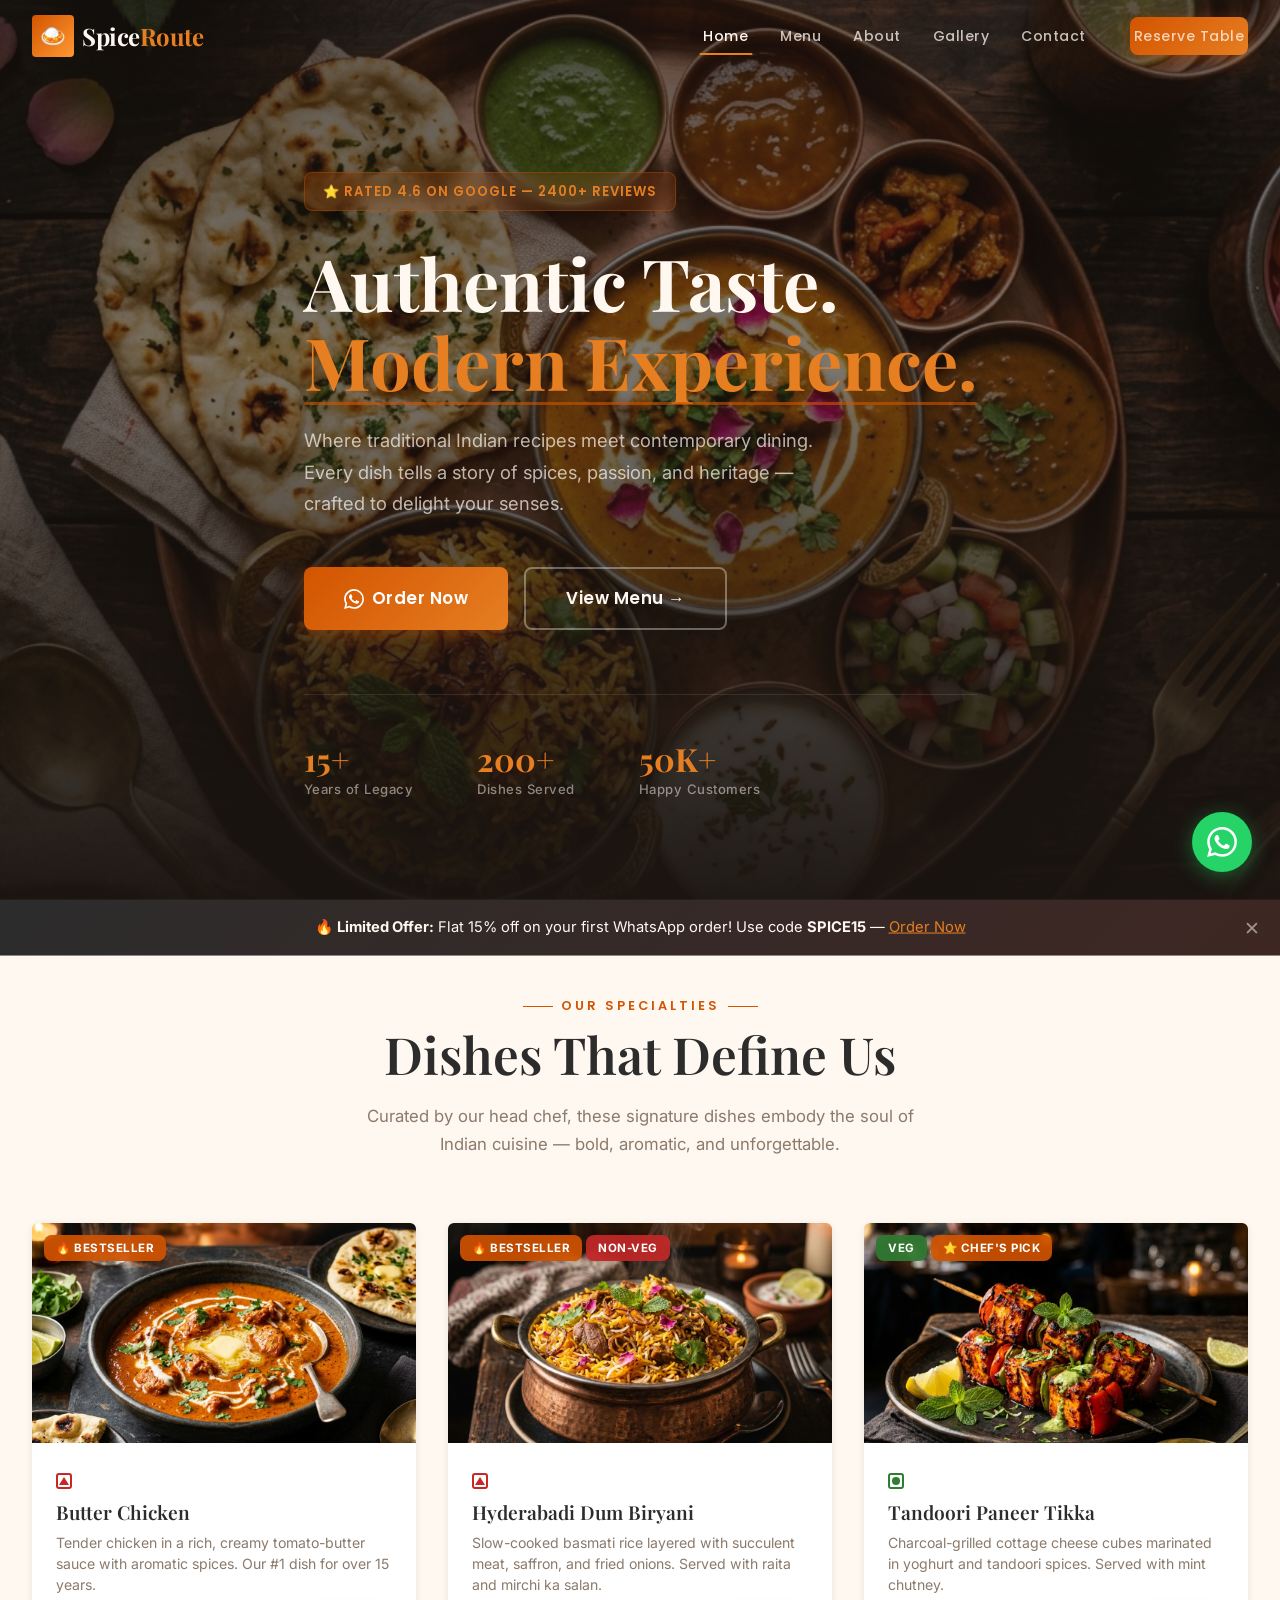
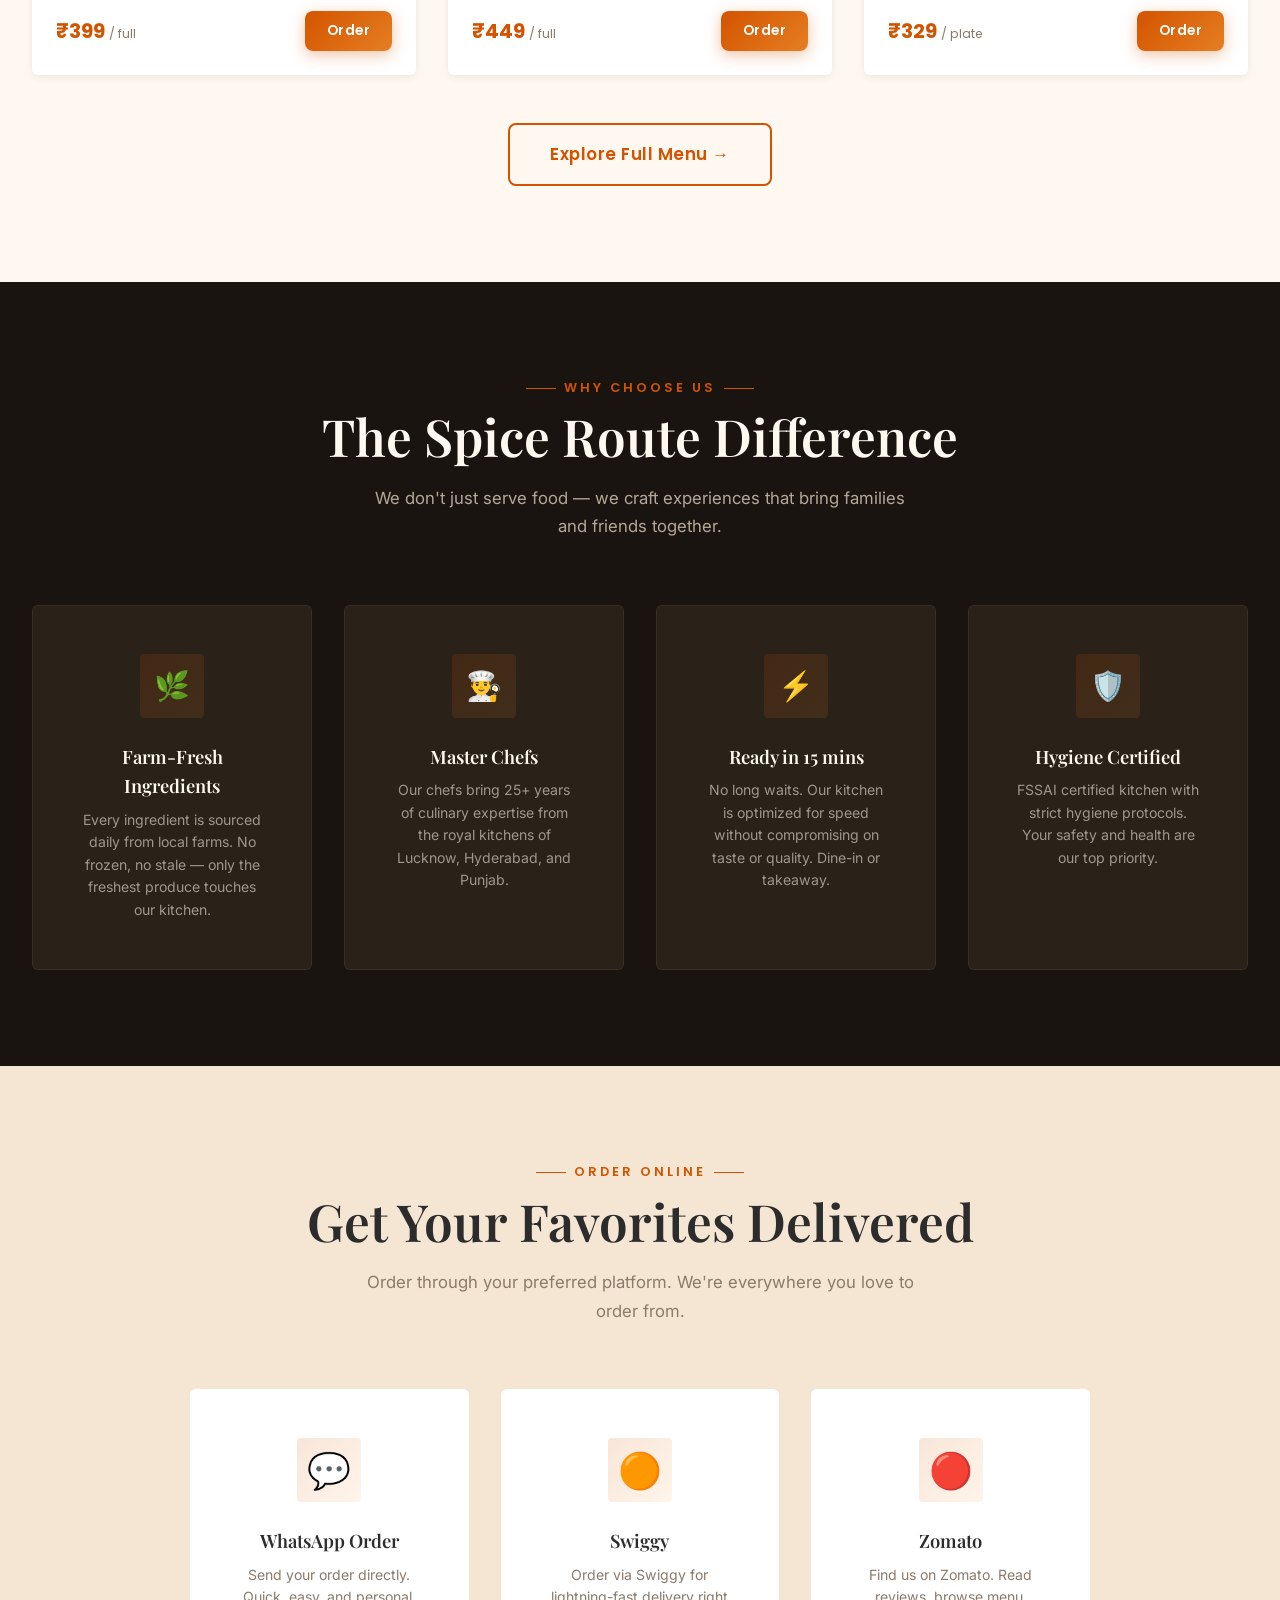
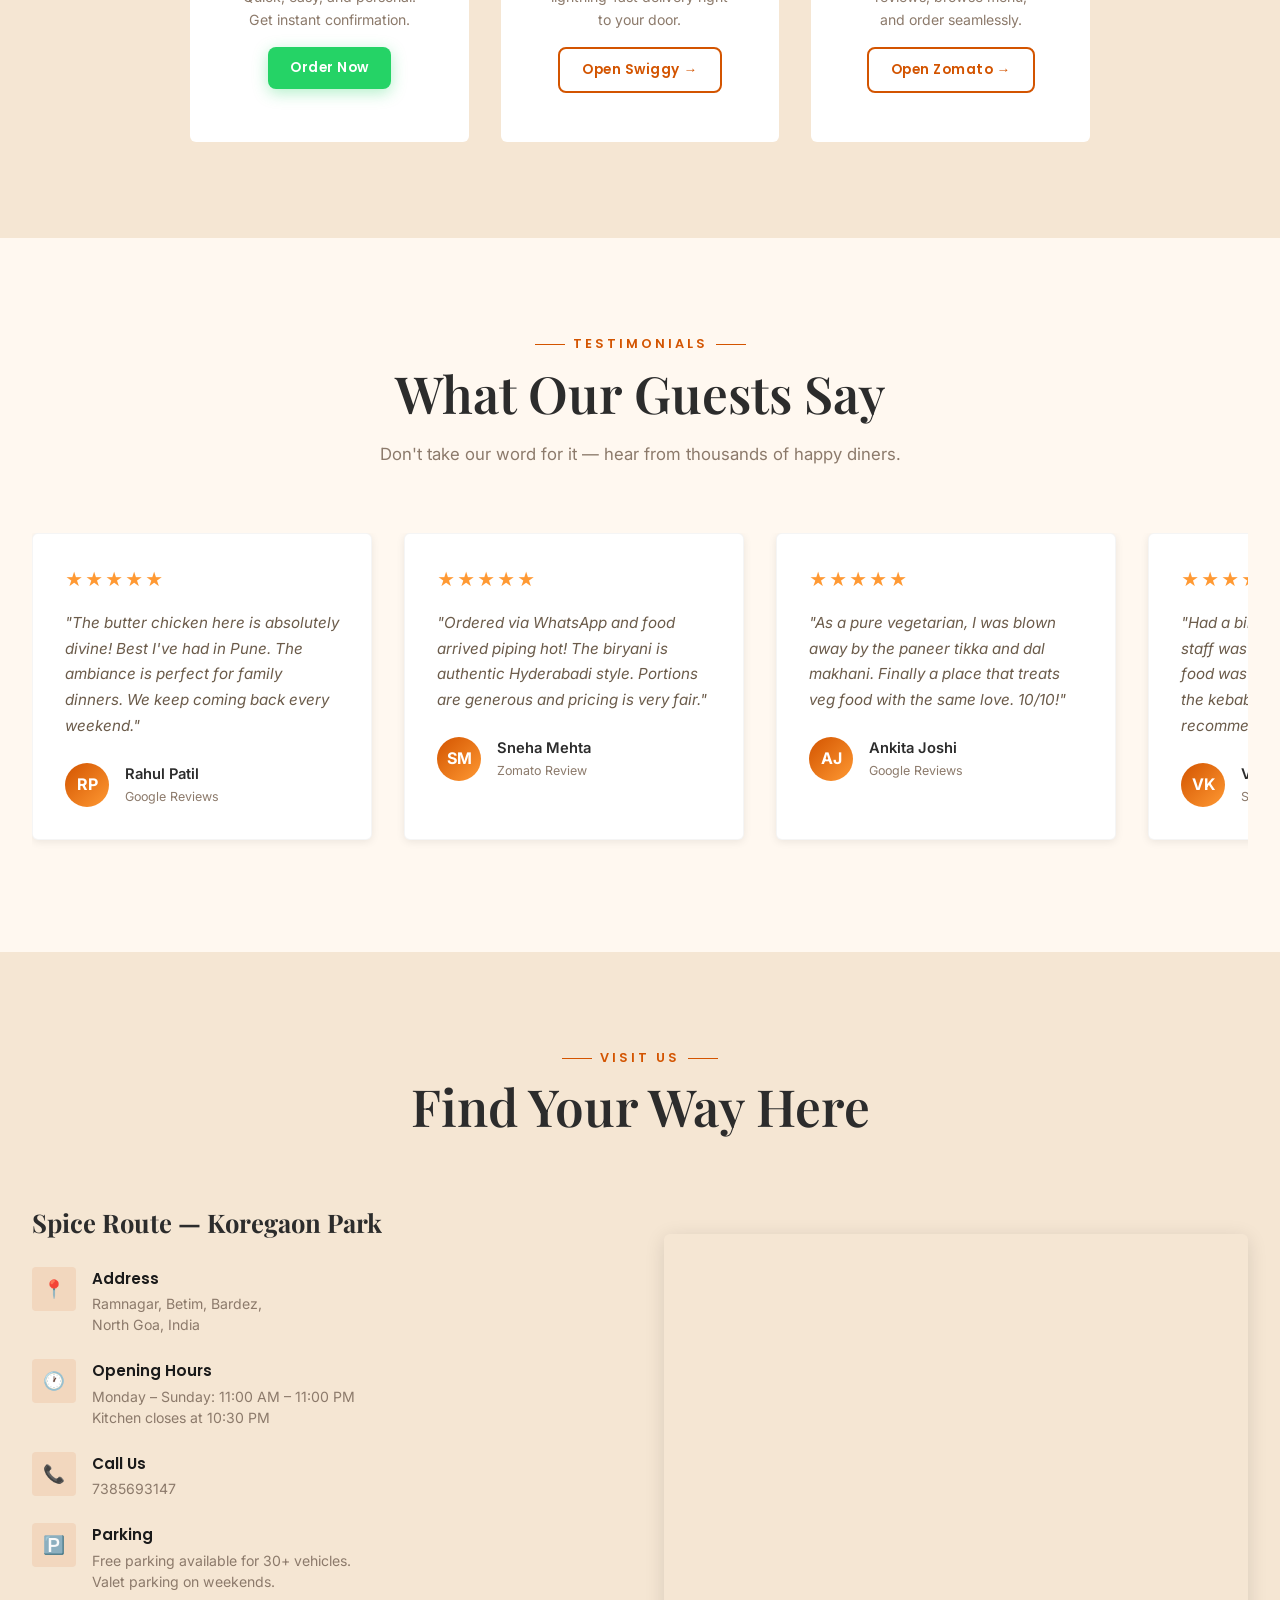
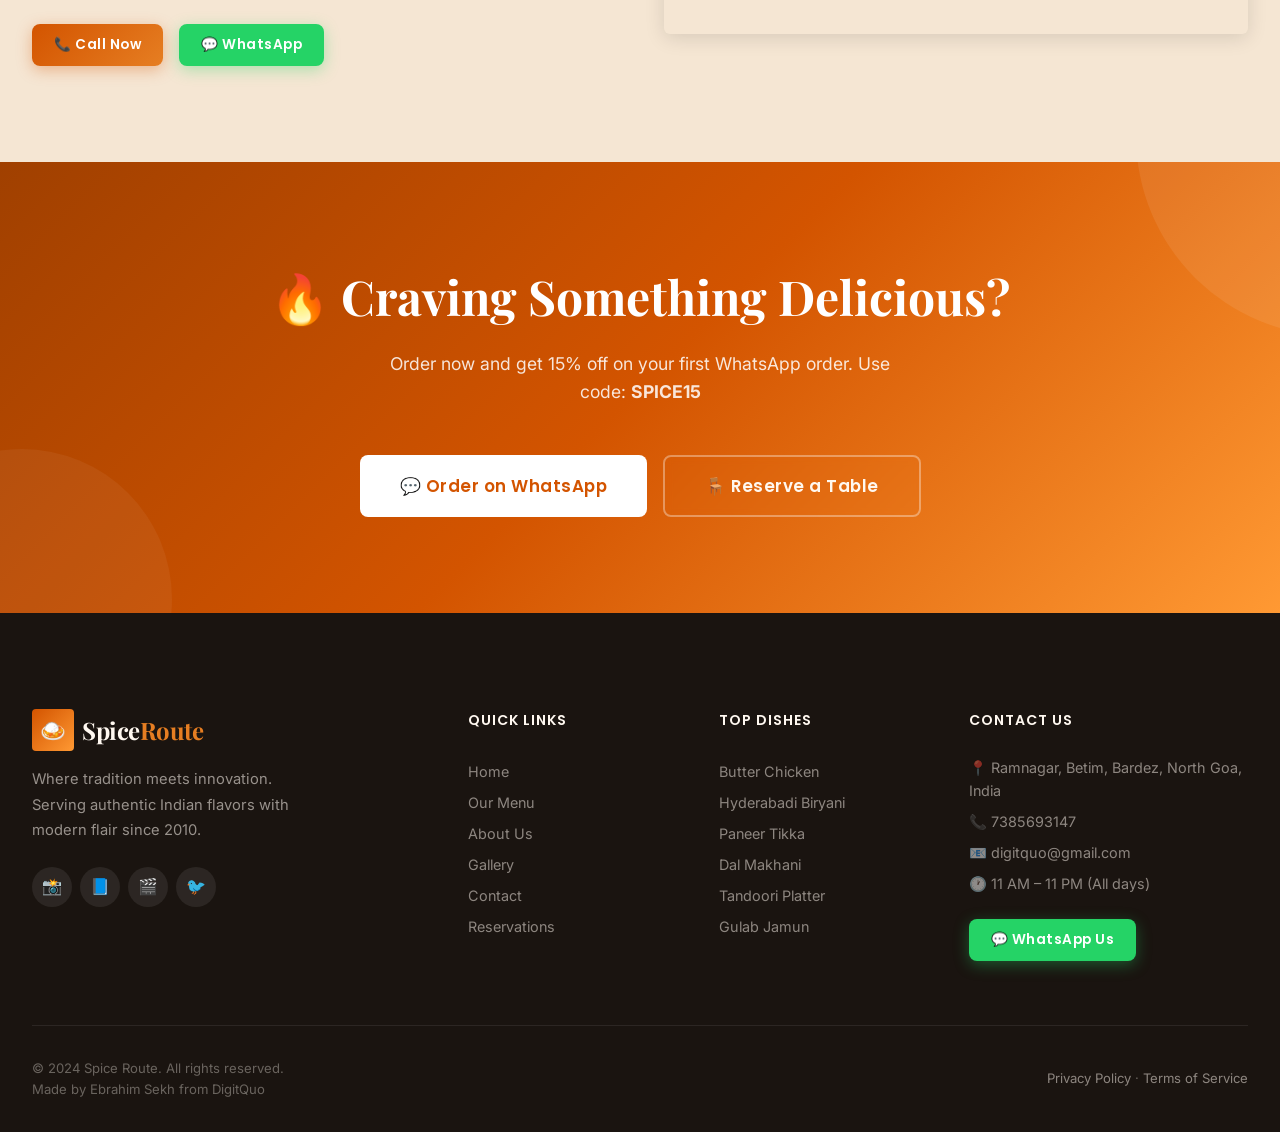
==== index.html @ 03e9126e "cafe first commit" ====
<!DOCTYPE html>
<html lang="en">
<head>
  <meta charset="UTF-8">
  <meta name="viewport" content="width=device-width, initial-scale=1.0">
  <meta name="description" content="Spice Route — Authentic Indian cuisine with a modern twist. Experience rich flavors, warm hospitality, and dishes crafted with passion. Order online or reserve your table today.">
  <meta name="keywords" content="Indian restaurant, best restaurant in city, biryani, butter chicken, tandoori, order food online, Indian food near me">
  <title>Spice Route — Authentic Taste. Modern Experience.</title>
  
  <!-- Structured Data -->
  <script type="application/ld+json">
  {
    "@context": "https://schema.org",
    "@type": "Restaurant",
    "name": "Spice Route",
    "image": "images/hero-food.png",
    "servesCuisine": "Indian",
    "priceRange": "₹₹",
    "address": {
      "@type": "PostalAddress",
      "streetAddress": "Ramnagar, Betim, Bardez",
      "addressLocality": "North Goa",
      "addressRegion": "Goa",
      "postalCode": "",
      "addressCountry": "IN"
    },
    "telephone": "7385693147",
    "openingHours": ["Mo-Su 11:00-23:00"],
    "aggregateRating": {
      "@type": "AggregateRating",
      "ratingValue": "4.6",
      "reviewCount": "2400"
    }
  }
  </script>
  
  <link rel="stylesheet" href="styles.css">
  <link rel="icon" type="image/svg+xml" href="data:image/svg+xml,<svg xmlns='http://www.w3.org/2000/svg' viewBox='0 0 100 100'><text y='.9em' font-size='90'>🍛</text></svg>">
</head>
<body>

  <!-- Navigation -->
  <nav class="navbar" id="navbar">
    <div class="container">
      <a href="index.html" class="nav-logo">
        <div class="nav-logo-icon">🍛</div>
        <div class="nav-logo-text">Spice<span>Route</span></div>
      </a>
      
      <div class="nav-links" id="navLinks">
        <a href="index.html" class="active">Home</a>
        <a href="menu.html">Menu</a>
        <a href="about.html">About</a>
        <a href="gallery.html">Gallery</a>
        <a href="contact.html">Contact</a>
        <a href="reservation.html" class="btn btn-primary btn-sm nav-cta">Reserve Table</a>
      </div>
      
      <button class="nav-hamburger" id="hamburger" aria-label="Toggle menu">
        <span></span><span></span><span></span>
      </button>
    </div>
  </nav>
  
  <!-- Mobile Menu -->
  <div class="nav-mobile-menu" id="mobileMenu">
    <a href="index.html">Home</a>
    <a href="menu.html">Menu</a>
    <a href="about.html">About</a>
    <a href="gallery.html">Gallery</a>
    <a href="contact.html">Contact</a>
    <a href="reservation.html">Reserve Table</a>
    <a href="#" class="btn btn-whatsapp" onclick="orderWhatsApp()">💬 Order on WhatsApp</a>
  </div>

  <!-- Hero Section -->
  <section class="hero" id="hero">
    <div class="hero-bg">
      <img src="images/hero-food.png" alt="Authentic Indian cuisine spread" loading="eager">
    </div>
    <div class="container">
      <div class="hero-content">
        <div class="hero-badge">⭐ Rated 4.6 on Google — 2400+ Reviews</div>
        <h1 class="hero-title">
          Authentic Taste.<br>
          <span class="highlight">Modern Experience.</span>
        </h1>
        <p class="hero-description">
          Where traditional Indian recipes meet contemporary dining. Every dish tells a story of spices, passion, and heritage — crafted to delight your senses.
        </p>
        <div class="hero-actions">
          <a href="#" class="btn btn-primary btn-lg" onclick="orderWhatsApp()">
            <svg width="20" height="20" viewBox="0 0 24 24" fill="currentColor"><path d="M17.472 14.382c-.297-.149-1.758-.867-2.03-.967-.273-.099-.471-.148-.67.15-.197.297-.767.966-.94 1.164-.173.199-.347.223-.644.075-.297-.15-1.255-.463-2.39-1.475-.883-.788-1.48-1.761-1.653-2.059-.173-.297-.018-.458.13-.606.134-.133.298-.347.446-.52.149-.174.198-.298.298-.497.099-.198.05-.371-.025-.52-.075-.149-.669-1.612-.916-2.207-.242-.579-.487-.5-.669-.51-.173-.008-.371-.01-.57-.01-.198 0-.52.074-.792.372-.272.297-1.04 1.016-1.04 2.479 0 1.462 1.065 2.875 1.213 3.074.149.198 2.096 3.2 5.077 4.487.709.306 1.262.489 1.694.625.712.227 1.36.195 1.871.118.571-.085 1.758-.719 2.006-1.413.248-.694.248-1.289.173-1.413-.074-.124-.272-.198-.57-.347m-5.421 7.403h-.004a9.87 9.87 0 01-5.031-1.378l-.361-.214-3.741.982.998-3.648-.235-.374a9.86 9.86 0 01-1.51-5.26c.001-5.45 4.436-9.884 9.888-9.884 2.64 0 5.122 1.03 6.988 2.898a9.825 9.825 0 012.893 6.994c-.003 5.45-4.437 9.884-9.885 9.884m8.413-18.297A11.815 11.815 0 0012.05 0C5.495 0 .16 5.335.157 11.892c0 2.096.547 4.142 1.588 5.945L.057 24l6.305-1.654a11.882 11.882 0 005.683 1.448h.005c6.554 0 11.89-5.335 11.893-11.893a11.821 11.821 0 00-3.48-8.413z"/></svg>
            Order Now
          </a>
          <a href="menu.html" class="btn btn-secondary btn-lg">
            View Menu →
          </a>
        </div>
        <div class="hero-stats">
          <div>
            <div class="hero-stat-value">15+</div>
            <div class="hero-stat-label">Years of Legacy</div>
          </div>
          <div>
            <div class="hero-stat-value">200+</div>
            <div class="hero-stat-label">Dishes Served</div>
          </div>
          <div>
            <div class="hero-stat-value">50K+</div>
            <div class="hero-stat-label">Happy Customers</div>
          </div>
        </div>
      </div>
    </div>
  </section>

  <!-- Quick Menu Preview -->
  <section class="section" id="menu-preview">
    <div class="container">
      <div class="section-header reveal">
        <div class="section-eyebrow">Our Specialties</div>
        <h2 class="section-title">Dishes That Define Us</h2>
        <p class="section-subtitle">Curated by our head chef, these signature dishes embody the soul of Indian cuisine — bold, aromatic, and unforgettable.</p>
      </div>
      
      <div class="menu-preview-grid">
        <!-- Card 1 -->
        <div class="menu-card reveal">
          <div class="menu-card-image">
            <img src="images/butter-chicken.png" alt="Butter Chicken" loading="lazy">
            <div class="menu-card-badge">
              <span class="badge badge-bestseller">🔥 Bestseller</span>
            </div>
          </div>
          <div class="menu-card-body">
            <div class="menu-card-type"><div class="nonveg-icon"></div></div>
            <h3 class="menu-card-name">Butter Chicken</h3>
            <p class="menu-card-desc">Tender chicken in a rich, creamy tomato-butter sauce with aromatic spices. Our #1 dish for over 15 years.</p>
            <div class="menu-card-footer">
              <span class="menu-card-price">₹399 <small>/ full</small></span>
              <button class="btn btn-primary btn-sm" onclick="orderWhatsApp('Butter Chicken')">Order</button>
            </div>
          </div>
        </div>
        
        <!-- Card 2 -->
        <div class="menu-card reveal">
          <div class="menu-card-image">
            <img src="images/biryani.png" alt="Hyderabadi Biryani" loading="lazy">
            <div class="menu-card-badge">
              <span class="badge badge-bestseller">🔥 Bestseller</span>
              <span class="badge badge-nonveg">Non-Veg</span>
            </div>
          </div>
          <div class="menu-card-body">
            <div class="menu-card-type"><div class="nonveg-icon"></div></div>
            <h3 class="menu-card-name">Hyderabadi Dum Biryani</h3>
            <p class="menu-card-desc">Slow-cooked basmati rice layered with succulent meat, saffron, and fried onions. Served with raita and mirchi ka salan.</p>
            <div class="menu-card-footer">
              <span class="menu-card-price">₹449 <small>/ full</small></span>
              <button class="btn btn-primary btn-sm" onclick="orderWhatsApp('Hyderabadi Biryani')">Order</button>
            </div>
          </div>
        </div>
        
        <!-- Card 3 -->
        <div class="menu-card reveal">
          <div class="menu-card-image">
            <img src="images/paneer-tikka.png" alt="Paneer Tikka" loading="lazy">
            <div class="menu-card-badge">
              <span class="badge badge-veg">Veg</span>
              <span class="badge badge-bestseller">⭐ Chef's Pick</span>
            </div>
          </div>
          <div class="menu-card-body">
            <div class="menu-card-type"><div class="veg-icon"></div></div>
            <h3 class="menu-card-name">Tandoori Paneer Tikka</h3>
            <p class="menu-card-desc">Charcoal-grilled cottage cheese cubes marinated in yoghurt and tandoori spices. Served with mint chutney.</p>
            <div class="menu-card-footer">
              <span class="menu-card-price">₹329 <small>/ plate</small></span>
              <button class="btn btn-primary btn-sm" onclick="orderWhatsApp('Paneer Tikka')">Order</button>
            </div>
          </div>
        </div>
      </div>
      
      <div class="text-center" style="margin-top: var(--space-2xl);">
        <a href="menu.html" class="btn btn-outline btn-lg">Explore Full Menu →</a>
      </div>
    </div>
  </section>

  <!-- USP / Highlights -->
  <section class="section section-dark" id="highlights">
    <div class="container">
      <div class="section-header reveal">
        <div class="section-eyebrow">Why Choose Us</div>
        <h2 class="section-title">The Spice Route Difference</h2>
        <p class="section-subtitle">We don't just serve food — we craft experiences that bring families and friends together.</p>
      </div>
      
      <div class="usp-grid">
        <div class="usp-card reveal">
          <div class="usp-icon">🌿</div>
          <h3 class="usp-title">Farm-Fresh Ingredients</h3>
          <p class="usp-desc">Every ingredient is sourced daily from local farms. No frozen, no stale — only the freshest produce touches our kitchen.</p>
        </div>
        <div class="usp-card reveal">
          <div class="usp-icon">👨‍🍳</div>
          <h3 class="usp-title">Master Chefs</h3>
          <p class="usp-desc">Our chefs bring 25+ years of culinary expertise from the royal kitchens of Lucknow, Hyderabad, and Punjab.</p>
        </div>
        <div class="usp-card reveal">
          <div class="usp-icon">⚡</div>
          <h3 class="usp-title">Ready in 15 mins</h3>
          <p class="usp-desc">No long waits. Our kitchen is optimized for speed without compromising on taste or quality. Dine-in or takeaway.</p>
        </div>
        <div class="usp-card reveal">
          <div class="usp-icon">🛡️</div>
          <h3 class="usp-title">Hygiene Certified</h3>
          <p class="usp-desc">FSSAI certified kitchen with strict hygiene protocols. Your safety and health are our top priority.</p>
        </div>
      </div>
    </div>
  </section>

  <!-- Order Platforms -->
  <section class="section section-cream" id="order">
    <div class="container">
      <div class="section-header reveal">
        <div class="section-eyebrow">Order Online</div>
        <h2 class="section-title">Get Your Favorites Delivered</h2>
        <p class="section-subtitle">Order through your preferred platform. We're everywhere you love to order from.</p>
      </div>
      
      <div class="usp-grid" style="max-width: 900px; margin: 0 auto;">
        <a href="#" class="usp-card reveal" style="background: #fff; cursor: pointer;" onclick="orderWhatsApp()">
          <div class="usp-icon" style="font-size: 2.2rem;">💬</div>
          <h3 class="usp-title" style="color: var(--color-charcoal);">WhatsApp Order</h3>
          <p class="usp-desc" style="color: var(--color-text-muted);">Send your order directly. Quick, easy, and personal. Get instant confirmation.</p>
          <span class="btn btn-whatsapp btn-sm" style="margin-top: var(--space-md);">Order Now</span>
        </a>
        <a href="#" class="usp-card reveal" style="background: #fff; cursor: pointer;">
          <div class="usp-icon" style="font-size: 2.2rem;">🟠</div>
          <h3 class="usp-title" style="color: var(--color-charcoal);">Swiggy</h3>
          <p class="usp-desc" style="color: var(--color-text-muted);">Order via Swiggy for lightning-fast delivery right to your door.</p>
          <span class="btn btn-outline btn-sm" style="margin-top: var(--space-md);">Open Swiggy →</span>
        </a>
        <a href="#" class="usp-card reveal" style="background: #fff; cursor: pointer;">
          <div class="usp-icon" style="font-size: 2.2rem;">🔴</div>
          <h3 class="usp-title" style="color: var(--color-charcoal);">Zomato</h3>
          <p class="usp-desc" style="color: var(--color-text-muted);">Find us on Zomato. Read reviews, browse menu, and order seamlessly.</p>
          <span class="btn btn-outline btn-sm" style="margin-top: var(--space-md);">Open Zomato →</span>
        </a>
      </div>
    </div>
  </section>

  <!-- Reviews -->
  <section class="section" id="reviews">
    <div class="container">
      <div class="section-header reveal">
        <div class="section-eyebrow">Testimonials</div>
        <h2 class="section-title">What Our Guests Say</h2>
        <p class="section-subtitle">Don't take our word for it — hear from thousands of happy diners.</p>
      </div>
      
      <div class="reviews-track">
        <div class="review-card">
          <div class="review-stars">★★★★★</div>
          <p class="review-text">"The butter chicken here is absolutely divine! Best I've had in Pune. The ambiance is perfect for family dinners. We keep coming back every weekend."</p>
          <div class="review-author">
            <div class="review-avatar">RP</div>
            <div>
              <div class="review-author-name">Rahul Patil</div>
              <div class="review-author-source">Google Reviews</div>
            </div>
          </div>
        </div>
        
        <div class="review-card">
          <div class="review-stars">★★★★★</div>
          <p class="review-text">"Ordered via WhatsApp and food arrived piping hot! The biryani is authentic Hyderabadi style. Portions are generous and pricing is very fair."</p>
          <div class="review-author">
            <div class="review-avatar">SM</div>
            <div>
              <div class="review-author-name">Sneha Mehta</div>
              <div class="review-author-source">Zomato Review</div>
            </div>
          </div>
        </div>
        
        <div class="review-card">
          <div class="review-stars">★★★★★</div>
          <p class="review-text">"As a pure vegetarian, I was blown away by the paneer tikka and dal makhani. Finally a place that treats veg food with the same love. 10/10!"</p>
          <div class="review-author">
            <div class="review-avatar">AJ</div>
            <div>
              <div class="review-author-name">Ankita Joshi</div>
              <div class="review-author-source">Google Reviews</div>
            </div>
          </div>
        </div>
        
        <div class="review-card">
          <div class="review-stars">★★★★☆</div>
          <p class="review-text">"Had a birthday celebration here. The staff was incredibly welcoming. The food was exceptional — especially the kebab platter. Highly recommended!"</p>
          <div class="review-author">
            <div class="review-avatar">VK</div>
            <div>
              <div class="review-author-name">Vikas Kumar</div>
              <div class="review-author-source">Swiggy Review</div>
            </div>
          </div>
        </div>
        
        <div class="review-card">
          <div class="review-stars">★★★★★</div>
          <p class="review-text">"The masala chai here is unmatched! Perfect blend of spices. I come here just for the chai and end up ordering a full meal every single time. 🫶"</p>
          <div class="review-author">
            <div class="review-avatar">PD</div>
            <div>
              <div class="review-author-name">Priya Deshmukh</div>
              <div class="review-author-source">Instagram DM</div>
            </div>
          </div>
        </div>
      </div>
    </div>
  </section>

  <!-- Location -->
  <section class="section section-cream" id="location">
    <div class="container">
      <div class="section-header reveal">
        <div class="section-eyebrow">Visit Us</div>
        <h2 class="section-title">Find Your Way Here</h2>
      </div>
      
      <div class="location-grid reveal">
        <div class="location-info">
          <h3>Spice Route — Koregaon Park</h3>
          <div class="location-detail">
            <div class="location-detail-icon">📍</div>
            <div class="location-detail-text">
              <h4>Address</h4>
              <p>Ramnagar, Betim, Bardez,<br>North Goa, India</p>
            </div>
          </div>
          <div class="location-detail">
            <div class="location-detail-icon">🕐</div>
            <div class="location-detail-text">
              <h4>Opening Hours</h4>
              <p>Monday – Sunday: 11:00 AM – 11:00 PM<br>Kitchen closes at 10:30 PM</p>
            </div>
          </div>
          <div class="location-detail">
            <div class="location-detail-icon">📞</div>
            <div class="location-detail-text">
              <h4>Call Us</h4>
              <p>7385693147</p>
            </div>
          </div>
          <div class="location-detail">
            <div class="location-detail-icon">🅿️</div>
            <div class="location-detail-text">
              <h4>Parking</h4>
              <p>Free parking available for 30+ vehicles.<br>Valet parking on weekends.</p>
            </div>
          </div>
          
          <div style="display: flex; gap: var(--space-md); margin-top: var(--space-xl);">
            <a href="tel:7385693147" class="btn btn-primary btn-sm">📞 Call Now</a>
            <a href="#" class="btn btn-whatsapp btn-sm" onclick="orderWhatsApp()">💬 WhatsApp</a>
          </div>
        </div>
        
        <div class="location-map">
          <iframe src="https://www.google.com/maps/embed?pb=!1m18!1m12!1m3!1d3783.065!2d73.89!3d18.536!2m3!1f0!2f0!3f0!3m2!1i1024!2i768!4f13.1!3m3!1m2!1s0x0%3A0x0!2zMTjCsDMyJzEwLjAiTiA3M8KwNTMnMjQuMCJF!5e0!3m2!1sen!2sin!4v1600000000000" allowfullscreen="" loading="lazy" title="Spice Route Location on Google Maps"></iframe>
        </div>
      </div>
    </div>
  </section>

  <!-- CTA Banner -->
  <section class="cta-banner">
    <div class="container">
      <h2>🔥 Craving Something Delicious?</h2>
      <p>Order now and get 15% off on your first WhatsApp order. Use code: <strong>SPICE15</strong></p>
      <div class="btn-group">
        <a href="#" class="btn btn-lg" style="background:#fff; color: var(--color-primary);" onclick="orderWhatsApp()">
          💬 Order on WhatsApp
        </a>
        <a href="reservation.html" class="btn btn-secondary btn-lg">
          🪑 Reserve a Table
        </a>
      </div>
    </div>
  </section>

  <!-- Footer -->
  <footer class="footer">
    <div class="container">
      <div class="footer-grid">
        <div class="footer-brand">
          <a href="index.html" class="nav-logo" style="margin-bottom: var(--space-sm);">
            <div class="nav-logo-icon">🍛</div>
            <div class="nav-logo-text">Spice<span>Route</span></div>
          </a>
          <p>Where tradition meets innovation. Serving authentic Indian flavors with modern flair since 2010.</p>
          <div class="footer-social">
            <a href="#" aria-label="Instagram">📸</a>
            <a href="#" aria-label="Facebook">📘</a>
            <a href="#" aria-label="YouTube">🎬</a>
            <a href="#" aria-label="Twitter">🐦</a>
          </div>
        </div>
        
        <div>
          <h4>Quick Links</h4>
          <div class="footer-links">
            <a href="index.html">Home</a>
            <a href="menu.html">Our Menu</a>
            <a href="about.html">About Us</a>
            <a href="gallery.html">Gallery</a>
            <a href="contact.html">Contact</a>
            <a href="reservation.html">Reservations</a>
          </div>
        </div>
        
        <div>
          <h4>Top Dishes</h4>
          <div class="footer-links">
            <a href="menu.html">Butter Chicken</a>
            <a href="menu.html">Hyderabadi Biryani</a>
            <a href="menu.html">Paneer Tikka</a>
            <a href="menu.html">Dal Makhani</a>
            <a href="menu.html">Tandoori Platter</a>
            <a href="menu.html">Gulab Jamun</a>
          </div>
        </div>
        
        <div>
          <h4>Contact Us</h4>
          <div class="footer-contact-item">📍 Ramnagar, Betim, Bardez, North Goa, India</div>
          <div class="footer-contact-item">📞 7385693147</div>
          <div class="footer-contact-item">📧 digitquo@gmail.com</div>
          <div class="footer-contact-item">🕐 11 AM – 11 PM (All days)</div>
          <a href="#" class="btn btn-whatsapp btn-sm" style="margin-top: var(--space-md);" onclick="orderWhatsApp()">💬 WhatsApp Us</a>
        </div>
      </div>
      
      <div class="footer-bottom">
        <p>© 2024 Spice Route. All rights reserved.<br>Made by Ebrahim Sekh from DigitQuo</p>
        <p>
          <a href="#" style="color: rgba(255,248,240,0.5);">Privacy Policy</a> · 
          <a href="#" style="color: rgba(255,248,240,0.5);">Terms of Service</a>
        </p>
      </div>
    </div>
  </footer>

  <!-- WhatsApp Floating Button -->
  <a href="#" class="whatsapp-float" id="whatsappFloat" onclick="orderWhatsApp()" aria-label="Order on WhatsApp">
    <svg viewBox="0 0 24 24"><path d="M17.472 14.382c-.297-.149-1.758-.867-2.03-.967-.273-.099-.471-.148-.67.15-.197.297-.767.966-.94 1.164-.173.199-.347.223-.644.075-.297-.15-1.255-.463-2.39-1.475-.883-.788-1.48-1.761-1.653-2.059-.173-.297-.018-.458.13-.606.134-.133.298-.347.446-.52.149-.174.198-.298.298-.497.099-.198.05-.371-.025-.52-.075-.149-.669-1.612-.916-2.207-.242-.579-.487-.5-.669-.51-.173-.008-.371-.01-.57-.01-.198 0-.52.074-.792.372-.272.297-1.04 1.016-1.04 2.479 0 1.462 1.065 2.875 1.213 3.074.149.198 2.096 3.2 5.077 4.487.709.306 1.262.489 1.694.625.712.227 1.36.195 1.871.118.571-.085 1.758-.719 2.006-1.413.248-.694.248-1.289.173-1.413-.074-.124-.272-.198-.57-.347m-5.421 7.403h-.004a9.87 9.87 0 01-5.031-1.378l-.361-.214-3.741.982.998-3.648-.235-.374a9.86 9.86 0 01-1.51-5.26c.001-5.45 4.436-9.884 9.888-9.884 2.64 0 5.122 1.03 6.988 2.898a9.825 9.825 0 012.893 6.994c-.003 5.45-4.437 9.884-9.885 9.884m8.413-18.297A11.815 11.815 0 0012.05 0C5.495 0 .16 5.335.157 11.892c0 2.096.547 4.142 1.588 5.945L.057 24l6.305-1.654a11.882 11.882 0 005.683 1.448h.005c6.554 0 11.89-5.335 11.893-11.893a11.821 11.821 0 00-3.48-8.413z"/></svg>
  </a>

  <!-- Offer Banner -->
  <div class="offer-banner" id="offerBanner">
    <div class="container">
      <p>🔥 <strong>Limited Offer:</strong> Flat 15% off on your first WhatsApp order! Use code <strong>SPICE15</strong> — <a href="#" style="color: var(--color-primary-light); text-decoration: underline;" onclick="orderWhatsApp()">Order Now</a></p>
    </div>
    <button class="offer-banner-close" onclick="document.getElementById('offerBanner').classList.remove('visible')">✕</button>
  </div>

  <script src="script.js"></script>
</body>
</html>
---- styles.css ----
/* =====================================================
   SPICE ROUTE — Modern Indian Restaurant Design System
   ===================================================== */

/* --- Google Fonts --- */
@import url('https://fonts.googleapis.com/css2?family=Playfair+Display:ital,wght@0,400;0,500;0,600;0,700;1,400;1,500&family=Inter:wght@300;400;500;600;700&family=Poppins:wght@300;400;500;600;700&display=swap');

/* --- CSS Custom Properties (Design Tokens) --- */
:root {
  /* Primary palette */
  --color-primary: #D35400;
  --color-primary-light: #E67E22;
  --color-primary-dark: #A04000;
  --color-primary-glow: rgba(211, 84, 0, 0.25);

  /* Secondary palette */
  --color-cream: #FFF8F0;
  --color-cream-dark: #F5E6D3;
  --color-beige: #F0DCC0;

  /* Neutral palette */
  --color-charcoal: #2C2C2C;
  --color-dark-brown: #3E2723;
  --color-warm-gray: #5D4E37;
  --color-text: #1A1A1A;
  --color-text-light: #6B5B4A;
  --color-text-muted: #8C7A6B;

  /* Accent */
  --color-gold: #C9A84C;
  --color-gold-light: #E8D48B;
  --color-saffron: #FF9933;
  --color-green-veg: #2E7D32;
  --color-red-nonveg: #C62828;
  --color-success: #27AE60;
  --color-whatsapp: #25D366;

  /* Background */
  --bg-dark: #1A1410;
  --bg-dark-card: #2A2118;
  --bg-overlay: rgba(26, 20, 16, 0.75);

  /* Typography */
  --font-heading: 'Playfair Display', Georgia, serif;
  --font-body: 'Inter', -apple-system, sans-serif;
  --font-accent: 'Poppins', sans-serif;

  /* Spacing */
  --space-xs: 0.25rem;
  --space-sm: 0.5rem;
  --space-md: 1rem;
  --space-lg: 1.5rem;
  --space-xl: 2rem;
  --space-2xl: 3rem;
  --space-3xl: 4rem;
  --space-4xl: 6rem;

  /* Border Radius */
  --radius-sm: 2px;
  --radius-md: 4px;
  --radius-lg: 6px;
  --radius-xl: 8px;
  --radius-full: 50%;

  /* Shadows */
  --shadow-sm: 0 2px 8px rgba(0,0,0,0.08);
  --shadow-md: 0 4px 20px rgba(0,0,0,0.12);
  --shadow-lg: 0 8px 40px rgba(0,0,0,0.18);
  --shadow-glow: 0 0 30px var(--color-primary-glow);

  /* Transitions */
  --transition-fast: 0.2s cubic-bezier(0.4, 0, 0.2, 1);
  --transition-base: 0.3s cubic-bezier(0.4, 0, 0.2, 1);
  --transition-slow: 0.5s cubic-bezier(0.4, 0, 0.2, 1);
  --transition-spring: 0.6s cubic-bezier(0.34, 1.56, 0.64, 1);

  /* Layout */
  --max-width: 1280px;
  --nav-height: 72px;
}

/* --- Reset & Base --- */
*,
*::before,
*::after {
  margin: 0;
  padding: 0;
  box-sizing: border-box;
}

html {
  scroll-behavior: smooth;
  font-size: 16px;
  -webkit-font-smoothing: antialiased;
  -moz-osx-font-smoothing: grayscale;
}

body {
  font-family: var(--font-body);
  color: var(--color-text);
  background-color: var(--color-cream);
  line-height: 1.6;
  overflow-x: hidden;
}

a {
  text-decoration: none;
  color: inherit;
  transition: color var(--transition-fast);
}

img {
  max-width: 100%;
  height: auto;
  display: block;
}

ul, ol {
  list-style: none;
}

button {
  cursor: pointer;
  border: none;
  outline: none;
  font-family: var(--font-body);
  transition: all var(--transition-base);
}

input, textarea, select {
  font-family: var(--font-body);
  outline: none;
  border: none;
}

/* --- Utility Classes --- */
.container {
  max-width: var(--max-width);
  margin: 0 auto;
  padding: 0 var(--space-xl);
}

.section {
  padding: var(--space-4xl) 0;
}

.section-dark {
  background: var(--bg-dark);
  color: var(--color-cream);
}

.section-cream {
  background: var(--color-cream-dark);
}

.text-center { text-align: center; }
.text-primary { color: var(--color-primary); }

/* --- Section Headers --- */
.section-header {
  text-align: center;
  margin-bottom: var(--space-3xl);
}

.section-eyebrow {
  font-family: var(--font-accent);
  font-size: 0.8rem;
  font-weight: 600;
  letter-spacing: 3px;
  text-transform: uppercase;
  color: var(--color-primary);
  margin-bottom: var(--space-sm);
  display: flex;
  align-items: center;
  justify-content: center;
  gap: var(--space-sm);
}

.section-eyebrow::before,
.section-eyebrow::after {
  content: '';
  width: 30px;
  height: 1px;
  background: var(--color-primary);
}

.section-title {
  font-family: var(--font-heading);
  font-size: clamp(2rem, 4vw, 3.2rem);
  font-weight: 600;
  line-height: 1.2;
  margin-bottom: var(--space-md);
  color: var(--color-charcoal);
}

.section-dark .section-title {
  color: var(--color-cream);
}

.section-subtitle {
  font-size: 1.05rem;
  color: var(--color-text-muted);
  max-width: 560px;
  margin: 0 auto;
  line-height: 1.7;
}

.section-dark .section-subtitle {
  color: var(--color-cream-dark);
  opacity: 0.7;
}

/* --- Buttons --- */
.btn {
  display: inline-flex;
  align-items: center;
  justify-content: center;
  gap: var(--space-sm);
  padding: 14px 32px;
  border-radius: var(--radius-xl);
  font-family: var(--font-accent);
  font-weight: 600;
  font-size: 0.95rem;
  letter-spacing: 0.5px;
  transition: all var(--transition-base);
  position: relative;
  overflow: hidden;
}

.btn::after {
  content: '';
  position: absolute;
  inset: 0;
  background: linear-gradient(135deg, rgba(255,255,255,0.2), transparent);
  opacity: 0;
  transition: opacity var(--transition-fast);
}

.btn:hover::after {
  opacity: 1;
}

.btn-primary {
  background: linear-gradient(135deg, var(--color-primary), var(--color-primary-light));
  color: #fff;
  box-shadow: 0 4px 15px rgba(211, 84, 0, 0.35);
}

.btn-primary:hover {
  transform: translateY(-2px);
  box-shadow: 0 6px 25px rgba(211, 84, 0, 0.45);
}

.btn-secondary {
  background: transparent;
  color: var(--color-cream);
  border: 2px solid rgba(255,255,255,0.35);
  backdrop-filter: blur(4px);
}

.btn-secondary:hover {
  background: rgba(255,255,255,0.12);
  border-color: rgba(255,255,255,0.6);
  transform: translateY(-2px);
}

.btn-outline {
  background: transparent;
  color: var(--color-primary);
  border: 2px solid var(--color-primary);
}

.btn-outline:hover {
  background: var(--color-primary);
  color: #fff;
  transform: translateY(-2px);
}

.btn-whatsapp {
  background: var(--color-whatsapp);
  color: #fff;
  box-shadow: 0 4px 15px rgba(37, 211, 102, 0.35);
}

.btn-whatsapp:hover {
  transform: translateY(-2px);
  box-shadow: 0 6px 25px rgba(37, 211, 102, 0.45);
  background: #20BA5A;
}

.btn-sm {
  padding: 10px 22px;
  font-size: 0.85rem;
}

.btn-lg {
  padding: 16px 40px;
  font-size: 1.05rem;
}

.btn-icon {
  width: 48px;
  height: 48px;
  padding: 0;
  border-radius: var(--radius-full);
  display: inline-flex;
  align-items: center;
  justify-content: center;
}

/* --- Navigation --- */
.navbar {
  position: fixed;
  top: 0;
  left: 0;
  right: 0;
  z-index: 1000;
  height: var(--nav-height);
  transition: all var(--transition-base);
  background: transparent;
}

.navbar.scrolled {
  background: rgba(26, 20, 16, 0.95);
  backdrop-filter: blur(20px);
  box-shadow: 0 2px 20px rgba(0,0,0,0.3);
}

.navbar .container {
  display: flex;
  align-items: center;
  justify-content: space-between;
  height: 100%;
}

.nav-logo {
  display: flex;
  align-items: center;
  gap: var(--space-sm);
  z-index: 1001;
}

.nav-logo-icon {
  width: 42px;
  height: 42px;
  background: linear-gradient(135deg, var(--color-primary), var(--color-saffron));
  border-radius: var(--radius-md);
  display: flex;
  align-items: center;
  justify-content: center;
  font-size: 1.3rem;
}

.nav-logo-text {
  font-family: var(--font-heading);
  font-size: 1.5rem;
  font-weight: 700;
  color: var(--color-cream);
  letter-spacing: -0.5px;
}

.nav-logo-text span {
  color: var(--color-primary-light);
}

.nav-links {
  display: flex;
  align-items: center;
  gap: var(--space-lg);
}

.nav-links a {
  font-family: var(--font-accent);
  font-size: 0.88rem;
  font-weight: 500;
  color: rgba(255, 248, 240, 0.75);
  letter-spacing: 0.5px;
  padding: var(--space-sm) var(--space-xs);
  position: relative;
  transition: color var(--transition-fast);
}

.nav-links a::after {
  content: '';
  position: absolute;
  bottom: 0;
  left: 50%;
  transform: translateX(-50%);
  width: 0;
  height: 2px;
  background: var(--color-primary-light);
  transition: width var(--transition-base);
  border-radius: 1px;
}

.nav-links a:hover,
.nav-links a.active {
  color: var(--color-cream);
}

.nav-links a:hover::after,
.nav-links a.active::after {
  width: 100%;
}

.nav-cta {
  margin-left: var(--space-md);
}

/* Mobile menu */
.nav-hamburger {
  display: none;
  flex-direction: column;
  gap: 5px;
  background: none;
  padding: 8px;
  z-index: 1001;
}

.nav-hamburger span {
  width: 24px;
  height: 2px;
  background: var(--color-cream);
  transition: all var(--transition-base);
  border-radius: 1px;
}

.nav-hamburger.active span:nth-child(1) {
  transform: rotate(45deg) translate(5px, 5px);
}

.nav-hamburger.active span:nth-child(2) {
  opacity: 0;
}

.nav-hamburger.active span:nth-child(3) {
  transform: rotate(-45deg) translate(5px, -5px);
}

.nav-mobile-menu {
  display: none;
  position: fixed;
  inset: 0;
  background: rgba(26, 20, 16, 0.98);
  backdrop-filter: blur(20px);
  z-index: 999;
  flex-direction: column;
  align-items: center;
  justify-content: center;
  gap: var(--space-xl);
}

.nav-mobile-menu.active {
  display: flex;
}

.nav-mobile-menu a {
  font-family: var(--font-heading);
  font-size: 1.8rem;
  color: var(--color-cream);
  opacity: 0.8;
  transition: all var(--transition-base);
}

.nav-mobile-menu a:hover {
  opacity: 1;
  color: var(--color-primary-light);
}

/* --- Hero Section --- */
.hero {
  position: relative;
  min-height: 100vh;
  display: flex;
  align-items: center;
  overflow: hidden;
  background: var(--bg-dark);
}

.hero-bg {
  position: absolute;
  inset: 0;
  z-index: 1;
}

.hero-bg img {
  width: 100%;
  height: 100%;
  object-fit: cover;
  opacity: 0.55;
}

.hero-bg::after {
  content: '';
  position: absolute;
  inset: 0;
  background: linear-gradient(
    to bottom,
    rgba(26, 20, 16, 0.4) 0%,
    rgba(26, 20, 16, 0.2) 40%,
    rgba(26, 20, 16, 0.6) 70%,
    rgba(26, 20, 16, 0.95) 100%
  );
}

.hero-content {
  position: relative;
  z-index: 2;
  max-width: 680px;
  padding-top: var(--nav-height);
}

.hero-badge {
  display: inline-flex;
  align-items: center;
  gap: var(--space-sm);
  padding: 8px 18px;
  background: rgba(211, 84, 0, 0.15);
  border: 1px solid rgba(211, 84, 0, 0.35);
  border-radius: var(--radius-xl);
  font-family: var(--font-accent);
  font-size: 0.82rem;
  font-weight: 600;
  color: var(--color-primary-light);
  letter-spacing: 1px;
  text-transform: uppercase;
  margin-bottom: var(--space-xl);
  backdrop-filter: blur(10px);
  animation: fadeInDown 0.8s ease-out;
}

.hero-title {
  font-family: var(--font-heading);
  font-size: clamp(2.8rem, 6vw, 4.5rem);
  font-weight: 700;
  color: var(--color-cream);
  line-height: 1.1;
  margin-bottom: var(--space-lg);
  animation: fadeInUp 0.8s ease-out 0.2s both;
}

.hero-title .highlight {
  color: var(--color-primary-light);
  position: relative;
}

.hero-title .highlight::after {
  content: '';
  position: absolute;
  bottom: 4px;
  left: 0;
  width: 100%;
  height: 3px;
  background: var(--color-primary);
  border-radius: 2px;
  opacity: 0.6;
}

.hero-description {
  font-size: 1.15rem;
  color: rgba(255, 248, 240, 0.7);
  line-height: 1.7;
  margin-bottom: var(--space-2xl);
  max-width: 520px;
  animation: fadeInUp 0.8s ease-out 0.4s both;
}

.hero-actions {
  display: flex;
  gap: var(--space-md);
  flex-wrap: wrap;
  animation: fadeInUp 0.8s ease-out 0.6s both;
}

.hero-stats {
  display: flex;
  gap: var(--space-3xl);
  margin-top: var(--space-3xl);
  padding-top: var(--space-2xl);
  border-top: 1px solid rgba(255,255,255,0.1);
  animation: fadeInUp 0.8s ease-out 0.8s both;
}

.hero-stat-value {
  font-family: var(--font-heading);
  font-size: 2rem;
  font-weight: 700;
  color: var(--color-primary-light);
  line-height: 1;
}

.hero-stat-label {
  font-size: 0.82rem;
  color: rgba(255,248,240,0.5);
  margin-top: var(--space-xs);
  font-weight: 500;
  letter-spacing: 0.5px;
}

/* Floating elements */
.hero-float {
  position: absolute;
  z-index: 2;
  animation: float 6s ease-in-out infinite;
}

.hero-float-1 {
  right: 8%;
  top: 25%;
  animation-delay: 0s;
}

.hero-float-2 {
  right: 15%;
  bottom: 25%;
  animation-delay: 2s;
}

/* --- Menu Preview Section --- */
.menu-preview-grid {
  display: grid;
  grid-template-columns: repeat(auto-fill, minmax(300px, 1fr));
  gap: var(--space-xl);
}

.menu-card {
  background: #fff;
  border-radius: var(--radius-lg);
  overflow: hidden;
  box-shadow: var(--shadow-sm);
  transition: all var(--transition-base);
  position: relative;
}

.menu-card:hover {
  transform: translateY(-6px);
  box-shadow: var(--shadow-lg);
}

.menu-card-image {
  position: relative;
  height: 220px;
  overflow: hidden;
}

.menu-card-image img {
  width: 100%;
  height: 100%;
  object-fit: cover;
  transition: transform var(--transition-slow);
}

.menu-card:hover .menu-card-image img {
  transform: scale(1.08);
}

.menu-card-badge {
  position: absolute;
  top: 12px;
  left: 12px;
  display: flex;
  gap: var(--space-xs);
}

.badge {
  padding: 4px 12px;
  border-radius: var(--radius-xl);
  font-size: 0.72rem;
  font-weight: 700;
  letter-spacing: 0.5px;
  text-transform: uppercase;
  backdrop-filter: blur(10px);
}

.badge-bestseller {
  background: rgba(211, 84, 0, 0.9);
  color: #fff;
}

.badge-veg {
  background: rgba(46, 125, 50, 0.9);
  color: #fff;
}

.badge-nonveg {
  background: rgba(198, 40, 40, 0.9);
  color: #fff;
}

.badge-new {
  background: rgba(201, 168, 76, 0.9);
  color: #fff;
}

.menu-card-body {
  padding: var(--space-lg);
}

.menu-card-type {
  display: inline-flex;
  align-items: center;
  gap: 4px;
  margin-bottom: var(--space-sm);
}

.veg-icon, .nonveg-icon {
  width: 16px;
  height: 16px;
  border: 2px solid;
  border-radius: 3px;
  display: flex;
  align-items: center;
  justify-content: center;
  position: relative;
}

.veg-icon {
  border-color: var(--color-green-veg);
}

.veg-icon::after {
  content: '';
  width: 8px;
  height: 8px;
  border-radius: var(--radius-full);
  background: var(--color-green-veg);
}

.nonveg-icon {
  border-color: var(--color-red-nonveg);
}

.nonveg-icon::after {
  content: '';
  width: 0;
  height: 0;
  border-left: 5px solid transparent;
  border-right: 5px solid transparent;
  border-bottom: 8px solid var(--color-red-nonveg);
}

.menu-card-name {
  font-family: var(--font-heading);
  font-size: 1.2rem;
  font-weight: 600;
  margin-bottom: var(--space-xs);
  color: var(--color-charcoal);
}

.menu-card-desc {
  font-size: 0.88rem;
  color: var(--color-text-muted);
  margin-bottom: var(--space-md);
  line-height: 1.5;
}

.menu-card-footer {
  display: flex;
  align-items: center;
  justify-content: space-between;
}

.menu-card-price {
  font-family: var(--font-accent);
  font-size: 1.25rem;
  font-weight: 700;
  color: var(--color-primary);
}

.menu-card-price small {
  font-size: 0.78rem;
  font-weight: 400;
  color: var(--color-text-muted);
}

/* --- USP / Highlights Section --- */
.usp-grid {
  display: grid;
  grid-template-columns: repeat(auto-fit, minmax(250px, 1fr));
  gap: var(--space-xl);
}

.usp-card {
  text-align: center;
  padding: var(--space-2xl);
  border-radius: var(--radius-lg);
  background: var(--bg-dark-card);
  border: 1px solid rgba(255,255,255,0.06);
  transition: all var(--transition-base);
}

.usp-card:hover {
  border-color: rgba(211, 84, 0, 0.3);
  transform: translateY(-4px);
  box-shadow: var(--shadow-glow);
}

.usp-icon {
  width: 64px;
  height: 64px;
  margin: 0 auto var(--space-lg);
  background: linear-gradient(135deg, rgba(211,84,0,0.15), rgba(255,153,51,0.1));
  border-radius: var(--radius-md);
  display: flex;
  align-items: center;
  justify-content: center;
  font-size: 1.8rem;
}

.usp-title {
  font-family: var(--font-heading);
  font-size: 1.15rem;
  font-weight: 600;
  color: var(--color-cream);
  margin-bottom: var(--space-sm);
}

.usp-desc {
  font-size: 0.88rem;
  color: rgba(255,248,240,0.55);
  line-height: 1.6;
}

/* --- Reviews Section --- */
.reviews-track {
  display: flex;
  gap: var(--space-xl);
  overflow-x: auto;
  scroll-snap-type: x mandatory;
  -webkit-overflow-scrolling: touch;
  padding-bottom: var(--space-md);
  scrollbar-width: none;
}

.reviews-track::-webkit-scrollbar {
  display: none;
}

.review-card {
  flex: 0 0 340px;
  scroll-snap-align: start;
  background: #fff;
  border-radius: var(--radius-lg);
  padding: var(--space-xl);
  box-shadow: var(--shadow-sm);
  border: 1px solid rgba(0,0,0,0.04);
  transition: all var(--transition-base);
}

.review-card:hover {
  box-shadow: var(--shadow-md);
}

.review-stars {
  color: var(--color-saffron);
  font-size: 1.1rem;
  margin-bottom: var(--space-md);
  letter-spacing: 2px;
}

.review-text {
  font-size: 0.95rem;
  color: var(--color-text-light);
  line-height: 1.7;
  margin-bottom: var(--space-lg);
  font-style: italic;
}

.review-author {
  display: flex;
  align-items: center;
  gap: var(--space-md);
}

.review-avatar {
  width: 44px;
  height: 44px;
  border-radius: var(--radius-full);
  background: linear-gradient(135deg, var(--color-primary), var(--color-saffron));
  display: flex;
  align-items: center;
  justify-content: center;
  color: #fff;
  font-weight: 700;
  font-size: 1rem;
}

.review-author-name {
  font-weight: 600;
  font-size: 0.92rem;
  color: var(--color-charcoal);
}

.review-author-source {
  font-size: 0.78rem;
  color: var(--color-text-muted);
}

/* --- Location Section --- */
.location-grid {
  display: grid;
  grid-template-columns: 1fr 1fr;
  gap: var(--space-2xl);
  align-items: center;
}

.location-info h3 {
  font-family: var(--font-heading);
  font-size: 1.6rem;
  color: var(--color-charcoal);
  margin-bottom: var(--space-lg);
}

.location-detail {
  display: flex;
  gap: var(--space-md);
  margin-bottom: var(--space-lg);
  align-items: flex-start;
}

.location-detail-icon {
  width: 44px;
  height: 44px;
  border-radius: var(--radius-md);
  background: rgba(211,84,0,0.1);
  display: flex;
  align-items: center;
  justify-content: center;
  font-size: 1.1rem;
  flex-shrink: 0;
}

.location-detail-text h4 {
  font-family: var(--font-accent);
  font-weight: 600;
  font-size: 0.95rem;
  margin-bottom: 2px;
}

.location-detail-text p {
  font-size: 0.88rem;
  color: var(--color-text-muted);
  line-height: 1.5;
}

.location-map {
  border-radius: var(--radius-lg);
  overflow: hidden;
  box-shadow: var(--shadow-md);
  height: 400px;
}

.location-map iframe {
  width: 100%;
  height: 100%;
  border: 0;
}

/* --- CTA Banner --- */
.cta-banner {
  background: linear-gradient(135deg, var(--color-primary-dark), var(--color-primary), var(--color-saffron));
  padding: var(--space-4xl) 0;
  text-align: center;
  position: relative;
  overflow: hidden;
}

.cta-banner::before {
  content: '';
  position: absolute;
  top: -50%;
  right: -20%;
  width: 400px;
  height: 400px;
  background: rgba(255,255,255,0.08);
  border-radius: var(--radius-full);
}

.cta-banner::after {
  content: '';
  position: absolute;
  bottom: -30%;
  left: -10%;
  width: 300px;
  height: 300px;
  background: rgba(255,255,255,0.05);
  border-radius: var(--radius-full);
}

.cta-banner .container {
  position: relative;
  z-index: 1;
}

.cta-banner h2 {
  font-family: var(--font-heading);
  font-size: clamp(2rem, 4vw, 3rem);
  color: #fff;
  margin-bottom: var(--space-md);
}

.cta-banner p {
  color: rgba(255,255,255,0.85);
  font-size: 1.1rem;
  margin-bottom: var(--space-2xl);
  max-width: 500px;
  margin-left: auto;
  margin-right: auto;
}

.cta-banner .btn-group {
  display: flex;
  gap: var(--space-md);
  justify-content: center;
  flex-wrap: wrap;
}

/* --- Footer --- */
.footer {
  background: var(--bg-dark);
  color: var(--color-cream);
  padding: var(--space-4xl) 0 var(--space-xl);
}

.footer-grid {
  display: grid;
  grid-template-columns: 2fr 1fr 1fr 1.5fr;
  gap: var(--space-3xl);
  margin-bottom: var(--space-3xl);
}

.footer-brand p {
  font-size: 0.92rem;
  color: rgba(255,248,240,0.55);
  line-height: 1.7;
  margin-top: var(--space-md);
  max-width: 280px;
}

.footer-social {
  display: flex;
  gap: var(--space-sm);
  margin-top: var(--space-lg);
}

.footer-social a {
  width: 40px;
  height: 40px;
  border-radius: var(--radius-full);
  background: rgba(255,255,255,0.08);
  display: flex;
  align-items: center;
  justify-content: center;
  font-size: 1rem;
  transition: all var(--transition-base);
}

.footer-social a:hover {
  background: var(--color-primary);
  transform: translateY(-3px);
}

.footer h4 {
  font-family: var(--font-accent);
  font-size: 0.88rem;
  font-weight: 600;
  letter-spacing: 1px;
  text-transform: uppercase;
  color: var(--color-cream);
  margin-bottom: var(--space-lg);
}

.footer-links a {
  display: block;
  font-size: 0.9rem;
  color: rgba(255,248,240,0.5);
  padding: var(--space-xs) 0;
  transition: all var(--transition-fast);
}

.footer-links a:hover {
  color: var(--color-primary-light);
  transform: translateX(4px);
}

.footer-contact-item {
  display: flex;
  align-items: center;
  gap: var(--space-sm);
  font-size: 0.9rem;
  color: rgba(255,248,240,0.5);
  margin-bottom: var(--space-sm);
}

.footer-bottom {
  border-top: 1px solid rgba(255,255,255,0.08);
  padding-top: var(--space-xl);
  display: flex;
  justify-content: space-between;
  align-items: center;
  font-size: 0.82rem;
  color: rgba(255,248,240,0.35);
}

/* --- Menu Page Styles --- */
.page-header {
  background: var(--bg-dark);
  padding: calc(var(--nav-height) + var(--space-3xl)) 0 var(--space-3xl);
  text-align: center;
  position: relative;
  overflow: hidden;
}

.page-header::before {
  content: '';
  position: absolute;
  inset: 0;
  background: radial-gradient(circle at 50% 50%, rgba(211,84,0,0.08), transparent 70%);
}

.page-header h1 {
  font-family: var(--font-heading);
  font-size: clamp(2.2rem, 5vw, 3.5rem);
  color: var(--color-cream);
  margin-bottom: var(--space-sm);
  position: relative;
}

.page-header p {
  color: rgba(255,248,240,0.6);
  font-size: 1.05rem;
  position: relative;
}

/* Menu Filters */
.menu-filters {
  display: flex;
  justify-content: center;
  gap: var(--space-sm);
  flex-wrap: wrap;
  padding: var(--space-2xl) 0 var(--space-md);
  position: sticky;
  top: var(--nav-height);
  background: var(--color-cream);
  z-index: 50;
  border-bottom: 1px solid rgba(0,0,0,0.06);
}

.filter-btn {
  padding: 10px 22px;
  border-radius: var(--radius-xl);
  font-size: 0.85rem;
  font-weight: 600;
  color: var(--color-text-muted);
  background: transparent;
  border: 1px solid rgba(0,0,0,0.1);
  transition: all var(--transition-base);
  font-family: var(--font-accent);
}

.filter-btn:hover {
  border-color: var(--color-primary);
  color: var(--color-primary);
}

.filter-btn.active {
  background: var(--color-primary);
  color: #fff;
  border-color: var(--color-primary);
}

/* Menu Categories */
.menu-category {
  margin-bottom: var(--space-3xl);
}

.menu-category-title {
  font-family: var(--font-heading);
  font-size: 1.8rem;
  color: var(--color-charcoal);
  padding-bottom: var(--space-md);
  margin-bottom: var(--space-xl);
  border-bottom: 2px solid var(--color-beige);
  display: flex;
  align-items: center;
  gap: var(--space-md);
}

.menu-category-title span {
  font-size: 1.5rem;
}

.menu-full-grid {
  display: grid;
  grid-template-columns: repeat(auto-fill, minmax(320px, 1fr));
  gap: var(--space-lg);
}

.menu-item {
  display: flex;
  gap: var(--space-md);
  padding: var(--space-lg);
  background: #fff;
  border-radius: var(--radius-md);
  border: 1px solid rgba(0,0,0,0.04);
  transition: all var(--transition-base);
}

.menu-item:hover {
  box-shadow: var(--shadow-md);
  transform: translateY(-2px);
}

.menu-item-img {
  width: 90px;
  height: 90px;
  border-radius: var(--radius-md);
  overflow: hidden;
  flex-shrink: 0;
}

.menu-item-img img {
  width: 100%;
  height: 100%;
  object-fit: cover;
}

.menu-item-info {
  flex: 1;
  min-width: 0;
}

.menu-item-header {
  display: flex;
  align-items: flex-start;
  gap: var(--space-sm);
  margin-bottom: var(--space-xs);
}

.menu-item-name {
  font-family: var(--font-accent);
  font-weight: 600;
  font-size: 1rem;
  color: var(--color-charcoal);
}

.menu-item-desc {
  font-size: 0.82rem;
  color: var(--color-text-muted);
  line-height: 1.5;
  margin-bottom: var(--space-sm);
}

.menu-item-bottom {
  display: flex;
  align-items: center;
  justify-content: space-between;
}

.menu-item-price {
  font-family: var(--font-accent);
  font-weight: 700;
  color: var(--color-primary);
  font-size: 1rem;
}

.menu-item-tags {
  display: flex;
  gap: var(--space-xs);
}

.tag {
  padding: 2px 8px;
  border-radius: var(--radius-sm);
  font-size: 0.68rem;
  font-weight: 700;
  letter-spacing: 0.5px;
  text-transform: uppercase;
}

.tag-spicy {
  background: rgba(198, 40, 40, 0.1);
  color: var(--color-red-nonveg);
}

.tag-popular {
  background: rgba(211, 84, 0, 0.1);
  color: var(--color-primary);
}

.tag-chef {
  background: rgba(201, 168, 76, 0.1);
  color: var(--color-gold);
}

/* --- About Page --- */
.about-story {
  display: grid;
  grid-template-columns: 1fr 1fr;
  gap: var(--space-3xl);
  align-items: center;
}

.about-story-img {
  border-radius: var(--radius-lg);
  overflow: hidden;
  box-shadow: var(--shadow-lg);
  position: relative;
}

.about-story-img img {
  width: 100%;
  height: 450px;
  object-fit: cover;
}

.about-story-img::after {
  content: '';
  position: absolute;
  inset: 0;
  border: 2px solid var(--color-primary);
  border-radius: var(--radius-lg);
  transform: translate(12px, 12px);
  z-index: -1;
  opacity: 0.3;
}

.about-story-content h2 {
  font-family: var(--font-heading);
  font-size: 2.2rem;
  color: var(--color-charcoal);
  margin-bottom: var(--space-lg);
  line-height: 1.2;
}

.about-story-content p {
  font-size: 1rem;
  color: var(--color-text-light);
  line-height: 1.8;
  margin-bottom: var(--space-md);
}

.about-signature {
  font-family: var(--font-heading);
  font-size: 1.5rem;
  font-style: italic;
  color: var(--color-primary);
  margin-top: var(--space-xl);
}

.about-values {
  display: grid;
  grid-template-columns: repeat(3, 1fr);
  gap: var(--space-xl);
}

.about-value-card {
  padding: var(--space-2xl);
  background: #fff;
  border-radius: var(--radius-lg);
  text-align: center;
  border: 1px solid rgba(0,0,0,0.04);
  transition: all var(--transition-base);
}

.about-value-card:hover {
  box-shadow: var(--shadow-md);
  transform: translateY(-4px);
}

.about-value-icon {
  font-size: 2.5rem;
  margin-bottom: var(--space-md);
}

.about-value-card h3 {
  font-family: var(--font-heading);
  font-size: 1.15rem;
  margin-bottom: var(--space-sm);
  color: var(--color-charcoal);
}

.about-value-card p {
  font-size: 0.88rem;
  color: var(--color-text-muted);
  line-height: 1.6;
}

/* --- Gallery Page --- */
.gallery-grid {
  display: grid;
  grid-template-columns: repeat(3, 1fr);
  gap: var(--space-md);
}

.gallery-item {
  position: relative;
  border-radius: var(--radius-md);
  overflow: hidden;
  cursor: pointer;
  aspect-ratio: 1;
}

.gallery-item.tall {
  grid-row: span 2;
  aspect-ratio: auto;
}

.gallery-item.wide {
  grid-column: span 2;
  aspect-ratio: auto;
}

.gallery-item img {
  width: 100%;
  height: 100%;
  object-fit: cover;
  transition: transform var(--transition-slow);
}

.gallery-item:hover img {
  transform: scale(1.08);
}

.gallery-item-overlay {
  position: absolute;
  inset: 0;
  background: linear-gradient(to top, rgba(26,20,16,0.7), transparent);
  opacity: 0;
  transition: opacity var(--transition-base);
  display: flex;
  align-items: flex-end;
  padding: var(--space-lg);
}

.gallery-item:hover .gallery-item-overlay {
  opacity: 1;
}

.gallery-item-overlay p {
  color: var(--color-cream);
  font-family: var(--font-accent);
  font-weight: 500;
  font-size: 0.92rem;
}

/* Lightbox */
.lightbox {
  position: fixed;
  inset: 0;
  background: rgba(0,0,0,0.95);
  z-index: 2000;
  display: none;
  align-items: center;
  justify-content: center;
  backdrop-filter: blur(10px);
}

.lightbox.active {
  display: flex;
}

.lightbox img {
  max-width: 90vw;
  max-height: 85vh;
  border-radius: var(--radius-md);
  object-fit: contain;
}

.lightbox-close {
  position: absolute;
  top: 20px;
  right: 20px;
  width: 48px;
  height: 48px;
  border-radius: var(--radius-full);
  background: rgba(255,255,255,0.1);
  color: #fff;
  font-size: 1.5rem;
  display: flex;
  align-items: center;
  justify-content: center;
  transition: all var(--transition-base);
}

.lightbox-close:hover {
  background: rgba(255,255,255,0.25);
}

/* --- Contact Page --- */
.contact-grid {
  display: grid;
  grid-template-columns: 1fr 1fr;
  gap: var(--space-3xl);
}

.contact-form {
  background: #fff;
  border-radius: var(--radius-lg);
  padding: var(--space-2xl);
  box-shadow: var(--shadow-sm);
}

.form-group {
  margin-bottom: var(--space-lg);
}

.form-group label {
  display: block;
  font-family: var(--font-accent);
  font-size: 0.85rem;
  font-weight: 600;
  color: var(--color-charcoal);
  margin-bottom: var(--space-sm);
}

.form-group input,
.form-group textarea,
.form-group select {
  width: 100%;
  padding: 14px 18px;
  border-radius: var(--radius-md);
  border: 1.5px solid rgba(0,0,0,0.1);
  font-size: 0.95rem;
  color: var(--color-text);
  background: var(--color-cream);
  transition: border-color var(--transition-fast);
}

.form-group input:focus,
.form-group textarea:focus,
.form-group select:focus {
  border-color: var(--color-primary);
  box-shadow: 0 0 0 3px rgba(211,84,0,0.1);
}

.form-group textarea {
  resize: vertical;
  min-height: 120px;
}

.form-row {
  display: grid;
  grid-template-columns: 1fr 1fr;
  gap: var(--space-md);
}

.contact-info-cards {
  display: flex;
  flex-direction: column;
  gap: var(--space-lg);
}

.contact-info-card {
  background: #fff;
  border-radius: var(--radius-lg);
  padding: var(--space-xl);
  display: flex;
  gap: var(--space-lg);
  align-items: center;
  box-shadow: var(--shadow-sm);
  transition: all var(--transition-base);
}

.contact-info-card:hover {
  box-shadow: var(--shadow-md);
  transform: translateX(4px);
}

.contact-info-icon {
  width: 56px;
  height: 56px;
  border-radius: var(--radius-md);
  background: linear-gradient(135deg, rgba(211,84,0,0.1), rgba(255,153,51,0.1));
  display: flex;
  align-items: center;
  justify-content: center;
  font-size: 1.4rem;
  flex-shrink: 0;
}

.contact-info-card h4 {
  font-family: var(--font-accent);
  font-weight: 600;
  font-size: 1rem;
  color: var(--color-charcoal);
  margin-bottom: 2px;
}

.contact-info-card p {
  font-size: 0.88rem;
  color: var(--color-text-muted);
  line-height: 1.5;
}

/* --- Reservation Page --- */
.reservation-wrapper {
  display: grid;
  grid-template-columns: 1.2fr 1fr;
  gap: var(--space-3xl);
  align-items: flex-start;
}

.reservation-form-box {
  background: #fff;
  border-radius: var(--radius-lg);
  padding: var(--space-2xl);
  box-shadow: var(--shadow-md);
}

.reservation-form-box h2 {
  font-family: var(--font-heading);
  font-size: 1.8rem;
  margin-bottom: var(--space-sm);
  color: var(--color-charcoal);
}

.reservation-form-box > p {
  color: var(--color-text-muted);
  margin-bottom: var(--space-2xl);
  font-size: 0.95rem;
}

.reservation-sidebar {
  display: flex;
  flex-direction: column;
  gap: var(--space-xl);
}

.reservation-info-card {
  background: var(--bg-dark);
  border-radius: var(--radius-lg);
  padding: var(--space-2xl);
  color: var(--color-cream);
}

.reservation-info-card h3 {
  font-family: var(--font-heading);
  font-size: 1.3rem;
  margin-bottom: var(--space-lg);
}

.reservation-info-card ul li {
  display: flex;
  align-items: center;
  gap: var(--space-sm);
  font-size: 0.9rem;
  color: rgba(255,248,240,0.7);
  padding: var(--space-sm) 0;
  border-bottom: 1px solid rgba(255,255,255,0.06);
}

.reservation-quick-book {
  background: linear-gradient(135deg, var(--color-primary), var(--color-saffron));
  border-radius: var(--radius-lg);
  padding: var(--space-2xl);
  text-align: center;
  color: #fff;
}

.reservation-quick-book h3 {
  font-family: var(--font-heading);
  font-size: 1.4rem;
  margin-bottom: var(--space-sm);
}

.reservation-quick-book p {
  opacity: 0.85;
  font-size: 0.92rem;
  margin-bottom: var(--space-lg);
}

/* --- WhatsApp Floating Button --- */
.whatsapp-float {
  position: fixed;
  bottom: 28px;
  right: 28px;
  z-index: 900;
  width: 60px;
  height: 60px;
  border-radius: var(--radius-full);
  background: var(--color-whatsapp);
  display: flex;
  align-items: center;
  justify-content: center;
  box-shadow: 0 4px 20px rgba(37, 211, 102, 0.4);
  transition: all var(--transition-base);
  animation: pulse-green 2s infinite;
}

.whatsapp-float:hover {
  transform: scale(1.1);
  box-shadow: 0 6px 30px rgba(37, 211, 102, 0.5);
}

.whatsapp-float svg {
  width: 30px;
  height: 30px;
  fill: #fff;
}

/* --- Offer Banner --- */
.offer-banner {
  position: fixed;
  bottom: 0;
  left: 0;
  right: 0;
  z-index: 800;
  background: linear-gradient(135deg, var(--color-charcoal), var(--color-dark-brown));
  color: var(--color-cream);
  padding: var(--space-md) 0;
  transform: translateY(100%);
  transition: transform var(--transition-slow);
}

.offer-banner.visible {
  transform: translateY(0);
}

.offer-banner .container {
  display: flex;
  align-items: center;
  justify-content: center;
  gap: var(--space-xl);
}

.offer-banner p {
  font-size: 0.92rem;
}

.offer-banner-close {
  position: absolute;
  right: 20px;
  top: 50%;
  transform: translateY(-50%);
  background: none;
  color: rgba(255,255,255,0.5);
  font-size: 1.2rem;
}

/* --- Animations --- */
@keyframes fadeInUp {
  from {
    opacity: 0;
    transform: translateY(30px);
  }
  to {
    opacity: 1;
    transform: translateY(0);
  }
}

@keyframes fadeInDown {
  from {
    opacity: 0;
    transform: translateY(-20px);
  }
  to {
    opacity: 1;
    transform: translateY(0);
  }
}

@keyframes float {
  0%, 100% { transform: translateY(0); }
  50% { transform: translateY(-15px); }
}

@keyframes pulse-green {
  0% { box-shadow: 0 4px 20px rgba(37, 211, 102, 0.4); }
  50% { box-shadow: 0 4px 30px rgba(37, 211, 102, 0.6), 0 0 0 10px rgba(37, 211, 102, 0.1); }
  100% { box-shadow: 0 4px 20px rgba(37, 211, 102, 0.4); }
}

@keyframes shimmer {
  0% { background-position: -200% 0; }
  100% { background-position: 200% 0; }
}

/* Scroll reveal */
.reveal {
  opacity: 0;
  transform: translateY(40px);
  transition: all 0.7s cubic-bezier(0.4, 0, 0.2, 1);
}

.reveal.visible {
  opacity: 1;
  transform: translateY(0);
}

/* --- Responsive Design --- */
@media (max-width: 1024px) {
  .footer-grid {
    grid-template-columns: 1fr 1fr;
    gap: var(--space-2xl);
  }
  
  .location-grid {
    grid-template-columns: 1fr;
  }
  
  .about-story {
    grid-template-columns: 1fr;
  }
  
  .reservation-wrapper {
    grid-template-columns: 1fr;
  }
}

@media (max-width: 768px) {
  :root {
    --space-4xl: 4rem;
  }
  
  .nav-links {
    display: none;
  }
  
  .nav-hamburger {
    display: flex;
  }
  
  .hero-content {
    padding-top: calc(var(--nav-height) + var(--space-xl));
  }
  
  .hero-stats {
    gap: var(--space-xl);
  }
  
  .hero-actions {
    flex-direction: column;
  }
  
  .hero-actions .btn {
    width: 100%;
    justify-content: center;
  }
  
  .menu-preview-grid {
    grid-template-columns: 1fr;
  }
  
  .menu-full-grid {
    grid-template-columns: 1fr;
  }
  
  .usp-grid {
    grid-template-columns: 1fr 1fr;
  }
  
  .review-card {
    flex: 0 0 280px;
  }
  
  .gallery-grid {
    grid-template-columns: 1fr 1fr;
  }
  
  .gallery-item.tall,
  .gallery-item.wide {
    grid-column: auto;
    grid-row: auto;
    aspect-ratio: 1;
  }
  
  .contact-grid {
    grid-template-columns: 1fr;
  }
  
  .about-values {
    grid-template-columns: 1fr;
  }
  
  .footer-grid {
    grid-template-columns: 1fr;
  }
  
  .footer-bottom {
    flex-direction: column;
    gap: var(--space-md);
    text-align: center;
  }
  
  .form-row {
    grid-template-columns: 1fr;
  }
  
  .cta-banner h2 {
    font-size: 1.8rem;
  }
}

@media (max-width: 480px) {
  .container {
    padding: 0 var(--space-md);
  }
  
  .hero-stats {
    flex-direction: column;
    gap: var(--space-md);
  }
  
  .usp-grid {
    grid-template-columns: 1fr;
  }
  
  .gallery-grid {
    grid-template-columns: 1fr;
  }
  
  .menu-filters {
    gap: var(--space-xs);
  }
  
  .filter-btn {
    padding: 8px 14px;
    font-size: 0.78rem;
  }
}

/* --- Loading Skeleton --- */
.skeleton {
  background: linear-gradient(90deg, #f0f0f0 25%, #e0e0e0 50%, #f0f0f0 75%);
  background-size: 200% 100%;
  animation: shimmer 1.5s infinite;
  border-radius: var(--radius-md);
}
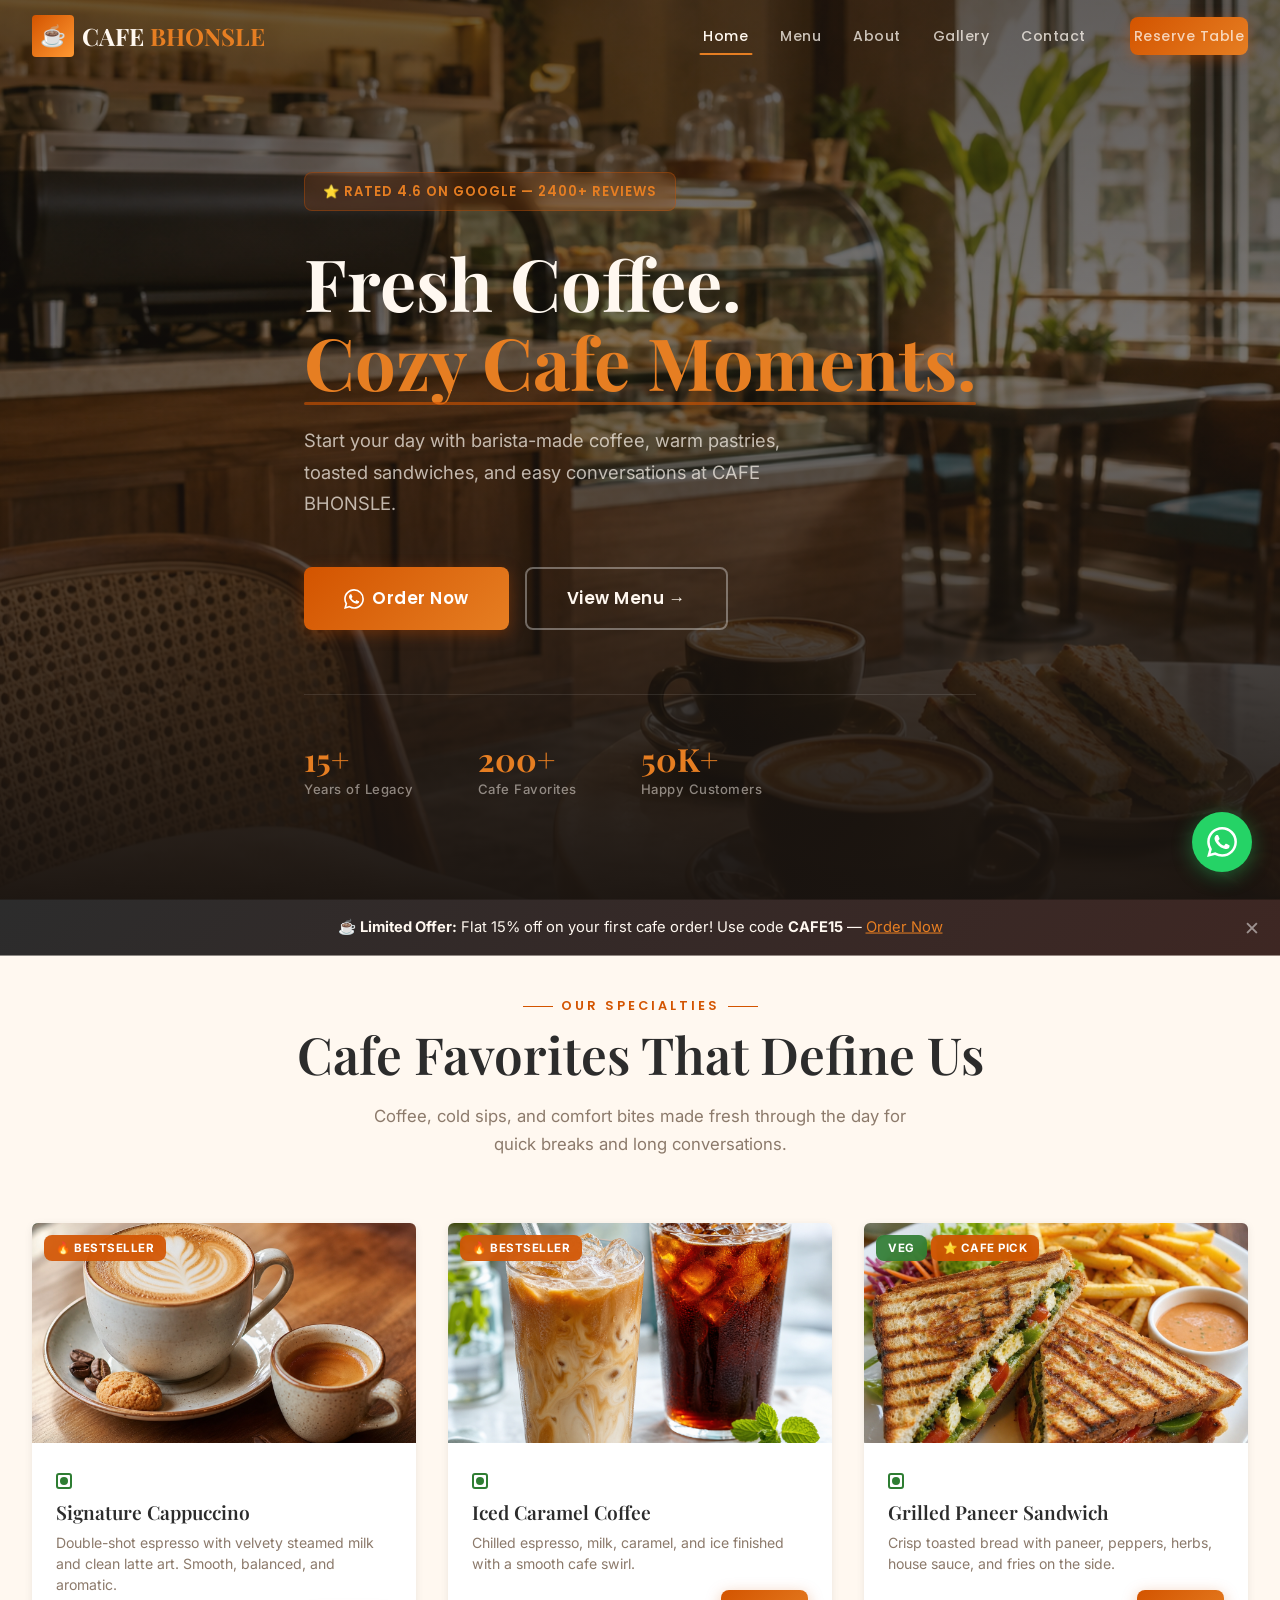
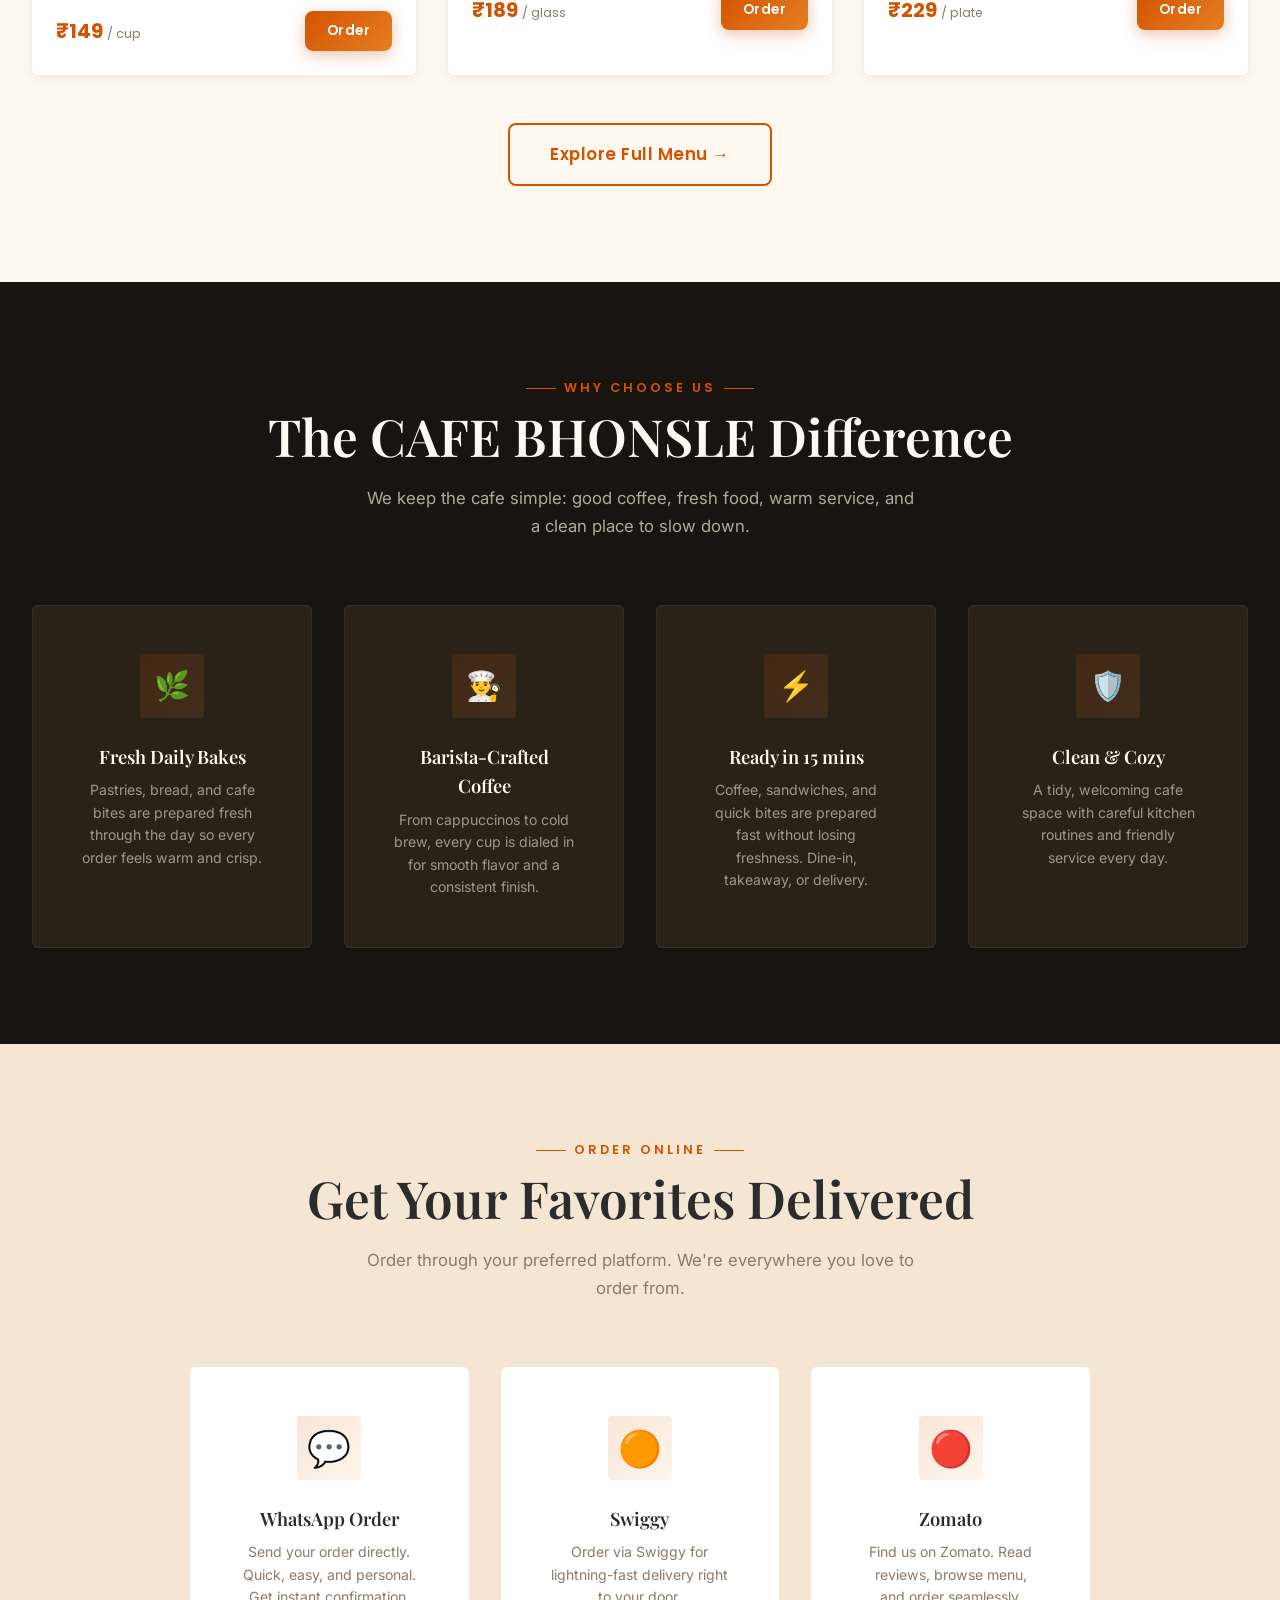
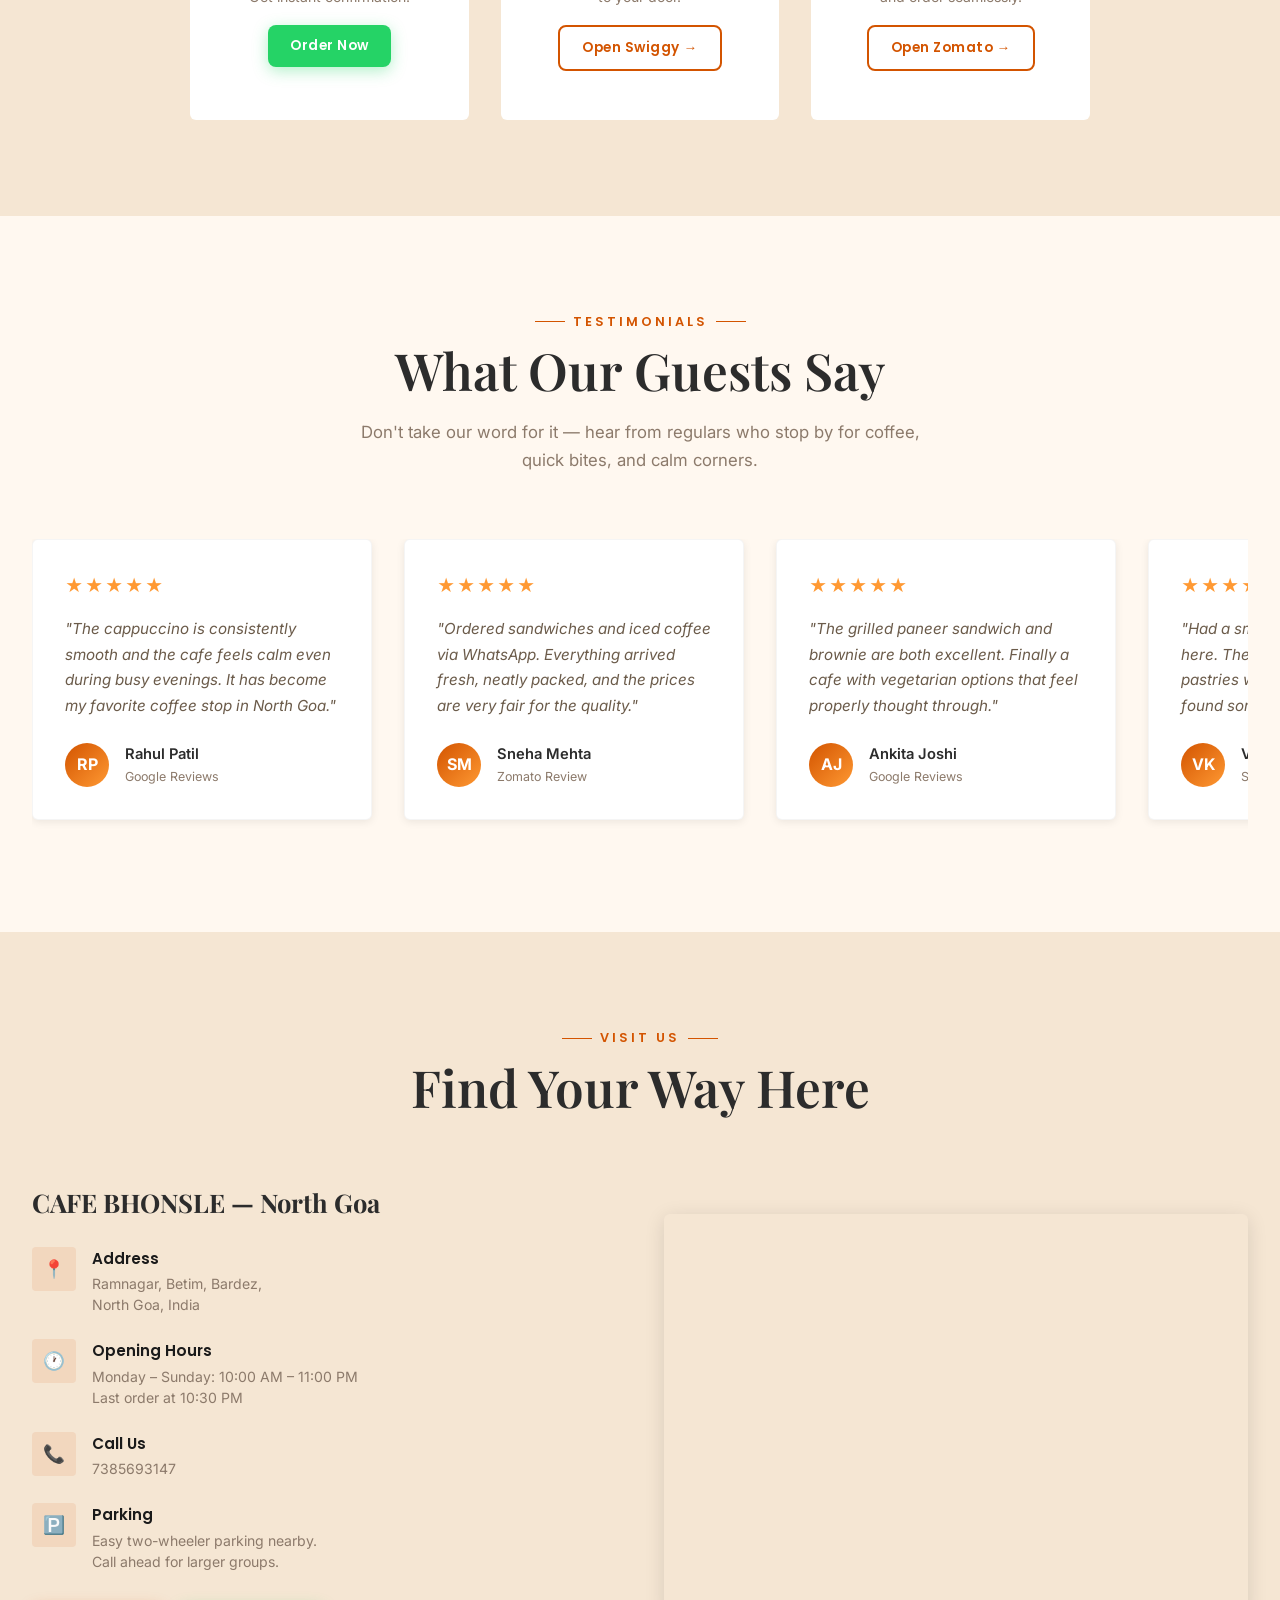
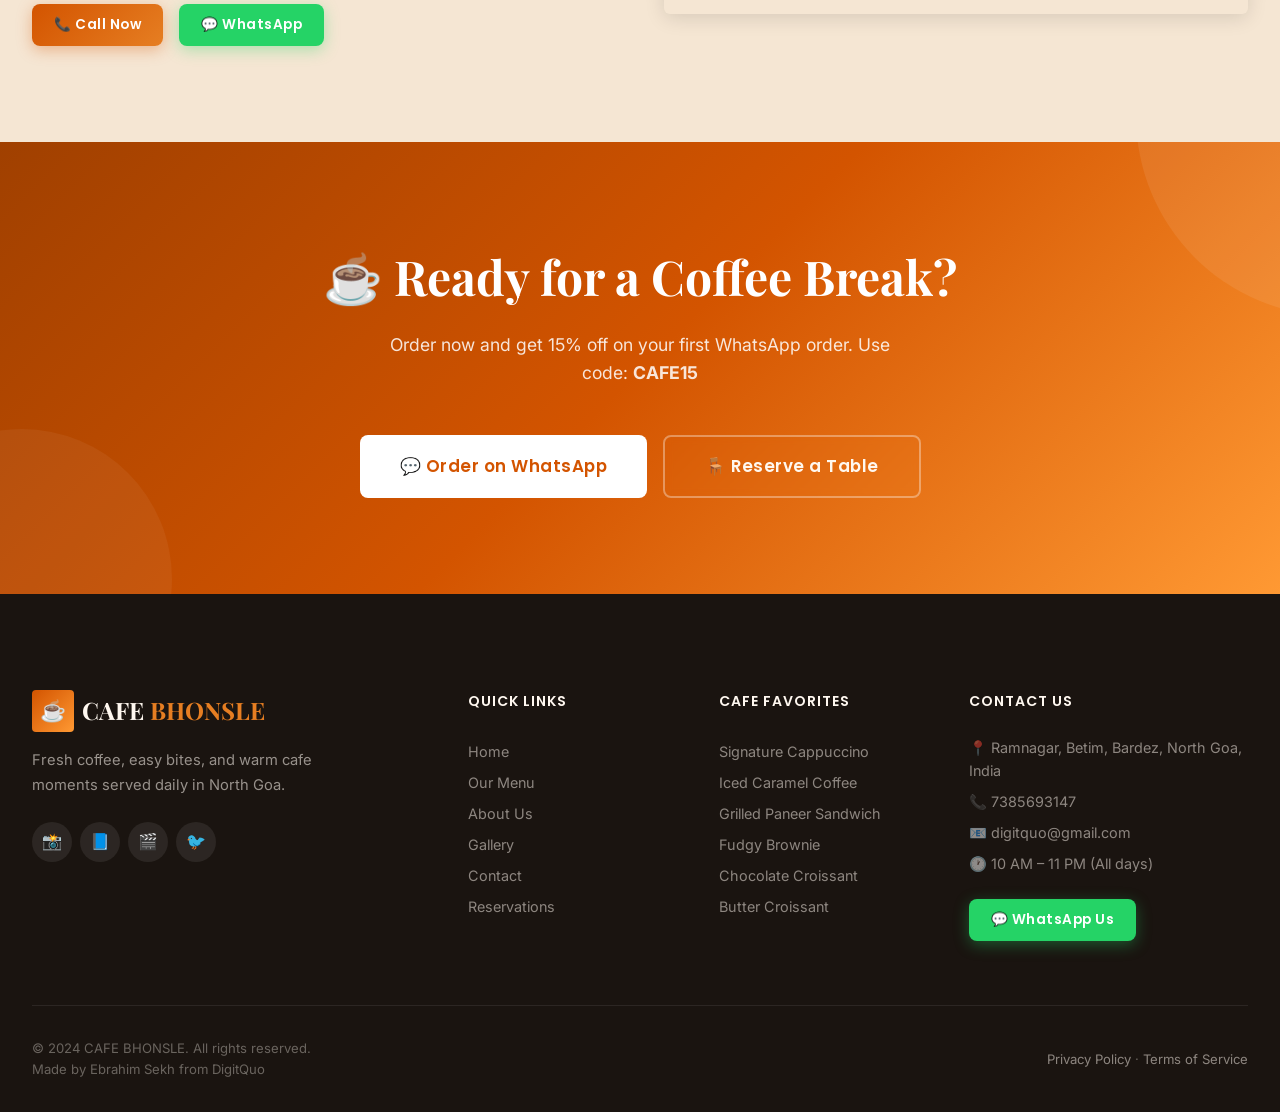
==== commit ab18fb04: "new edits" ====
--- a/index.html
+++ b/index.html
@@ -3,18 +3,18 @@
 <head>
   <meta charset="UTF-8">
   <meta name="viewport" content="width=device-width, initial-scale=1.0">
-  <meta name="description" content="Spice Route — Authentic Indian cuisine with a modern twist. Experience rich flavors, warm hospitality, and dishes crafted with passion. Order online or reserve your table today.">
-  <meta name="keywords" content="Indian restaurant, best restaurant in city, biryani, butter chicken, tandoori, order food online, Indian food near me">
-  <title>Spice Route — Authentic Taste. Modern Experience.</title>
+  <meta name="description" content="CAFE BHONSLE — a warm neighborhood cafe in North Goa serving specialty coffee, iced drinks, sandwiches, pastries, and desserts. Order online or reserve your table today.">
+  <meta name="keywords" content="cafe in North Goa, coffee near me, sandwiches, pastries, desserts, cafe Bhonsle, iced coffee, order cafe online">
+  <title>CAFE BHONSLE — Coffee, Bites & Cozy Moments.</title>
   
   <!-- Structured Data -->
   <script type="application/ld+json">
   {
     "@context": "https://schema.org",
-    "@type": "Restaurant",
-    "name": "Spice Route",
-    "image": "images/hero-food.png",
-    "servesCuisine": "Indian",
+    "@type": "CafeOrCoffeeShop",
+    "name": "CAFE BHONSLE",
+    "image": "images/cafe-hero.png",
+    "servesCuisine": "Cafe, Coffee, Bakery",
     "priceRange": "₹₹",
     "address": {
       "@type": "PostalAddress",
@@ -25,7 +25,7 @@
       "addressCountry": "IN"
     },
     "telephone": "7385693147",
-    "openingHours": ["Mo-Su 11:00-23:00"],
+    "openingHours": ["Mo-Su 10:00-23:00"],
     "aggregateRating": {
       "@type": "AggregateRating",
       "ratingValue": "4.6",
@@ -35,7 +35,7 @@
   </script>
   
   <link rel="stylesheet" href="styles.css">
-  <link rel="icon" type="image/svg+xml" href="data:image/svg+xml,<svg xmlns='http://www.w3.org/2000/svg' viewBox='0 0 100 100'><text y='.9em' font-size='90'>🍛</text></svg>">
+  <link rel="icon" type="image/svg+xml" href="data:image/svg+xml,<svg xmlns='http://www.w3.org/2000/svg' viewBox='0 0 100 100'><text y='.9em' font-size='90'>☕</text></svg>">
 </head>
 <body>
 
@@ -43,8 +43,8 @@
   <nav class="navbar" id="navbar">
     <div class="container">
       <a href="index.html" class="nav-logo">
-        <div class="nav-logo-icon">🍛</div>
-        <div class="nav-logo-text">Spice<span>Route</span></div>
+        <div class="nav-logo-icon">☕</div>
+        <div class="nav-logo-text">CAFE <span>BHONSLE</span></div>
       </a>
       
       <div class="nav-links" id="navLinks">
@@ -76,17 +76,17 @@
   <!-- Hero Section -->
   <section class="hero" id="hero">
     <div class="hero-bg">
-      <img src="images/hero-food.png" alt="Authentic Indian cuisine spread" loading="eager">
+      <img src="images/cafe-hero.png" alt="Cafe counter with coffee, pastries, sandwiches, and cozy seating" loading="eager">
     </div>
     <div class="container">
       <div class="hero-content">
         <div class="hero-badge">⭐ Rated 4.6 on Google — 2400+ Reviews</div>
         <h1 class="hero-title">
-          Authentic Taste.<br>
-          <span class="highlight">Modern Experience.</span>
+          Fresh Coffee.<br>
+          <span class="highlight">Cozy Cafe Moments.</span>
         </h1>
         <p class="hero-description">
-          Where traditional Indian recipes meet contemporary dining. Every dish tells a story of spices, passion, and heritage — crafted to delight your senses.
+          Start your day with barista-made coffee, warm pastries, toasted sandwiches, and easy conversations at CAFE BHONSLE.
         </p>
         <div class="hero-actions">
           <a href="#" class="btn btn-primary btn-lg" onclick="orderWhatsApp()">
@@ -104,7 +104,7 @@
           </div>
           <div>
             <div class="hero-stat-value">200+</div>
-            <div class="hero-stat-label">Dishes Served</div>
+            <div class="hero-stat-label">Cafe Favorites</div>
           </div>
           <div>
             <div class="hero-stat-value">50K+</div>
@@ -120,26 +120,26 @@
     <div class="container">
       <div class="section-header reveal">
         <div class="section-eyebrow">Our Specialties</div>
-        <h2 class="section-title">Dishes That Define Us</h2>
-        <p class="section-subtitle">Curated by our head chef, these signature dishes embody the soul of Indian cuisine — bold, aromatic, and unforgettable.</p>
+        <h2 class="section-title">Cafe Favorites That Define Us</h2>
+        <p class="section-subtitle">Coffee, cold sips, and comfort bites made fresh through the day for quick breaks and long conversations.</p>
       </div>
       
       <div class="menu-preview-grid">
         <!-- Card 1 -->
         <div class="menu-card reveal">
           <div class="menu-card-image">
-            <img src="images/butter-chicken.png" alt="Butter Chicken" loading="lazy">
+            <img src="images/cafe-coffee.png" alt="Signature Cappuccino" loading="lazy">
             <div class="menu-card-badge">
               <span class="badge badge-bestseller">🔥 Bestseller</span>
             </div>
           </div>
           <div class="menu-card-body">
-            <div class="menu-card-type"><div class="nonveg-icon"></div></div>
-            <h3 class="menu-card-name">Butter Chicken</h3>
-            <p class="menu-card-desc">Tender chicken in a rich, creamy tomato-butter sauce with aromatic spices. Our #1 dish for over 15 years.</p>
+            <div class="menu-card-type"><div class="veg-icon"></div></div>
+            <h3 class="menu-card-name">Signature Cappuccino</h3>
+            <p class="menu-card-desc">Double-shot espresso with velvety steamed milk and clean latte art. Smooth, balanced, and aromatic.</p>
             <div class="menu-card-footer">
-              <span class="menu-card-price">₹399 <small>/ full</small></span>
-              <button class="btn btn-primary btn-sm" onclick="orderWhatsApp('Butter Chicken')">Order</button>
+              <span class="menu-card-price">₹149 <small>/ cup</small></span>
+              <button class="btn btn-primary btn-sm" onclick="orderWhatsApp('Signature Cappuccino')">Order</button>
             </div>
           </div>
         </div>
@@ -147,19 +147,18 @@
         <!-- Card 2 -->
         <div class="menu-card reveal">
           <div class="menu-card-image">
-            <img src="images/biryani.png" alt="Hyderabadi Biryani" loading="lazy">
+            <img src="images/cafe-iced-coffee.png" alt="Iced Caramel Coffee" loading="lazy">
             <div class="menu-card-badge">
               <span class="badge badge-bestseller">🔥 Bestseller</span>
-              <span class="badge badge-nonveg">Non-Veg</span>
             </div>
           </div>
           <div class="menu-card-body">
-            <div class="menu-card-type"><div class="nonveg-icon"></div></div>
-            <h3 class="menu-card-name">Hyderabadi Dum Biryani</h3>
-            <p class="menu-card-desc">Slow-cooked basmati rice layered with succulent meat, saffron, and fried onions. Served with raita and mirchi ka salan.</p>
+            <div class="menu-card-type"><div class="veg-icon"></div></div>
+            <h3 class="menu-card-name">Iced Caramel Coffee</h3>
+            <p class="menu-card-desc">Chilled espresso, milk, caramel, and ice finished with a smooth cafe swirl.</p>
             <div class="menu-card-footer">
-              <span class="menu-card-price">₹449 <small>/ full</small></span>
-              <button class="btn btn-primary btn-sm" onclick="orderWhatsApp('Hyderabadi Biryani')">Order</button>
+              <span class="menu-card-price">₹189 <small>/ glass</small></span>
+              <button class="btn btn-primary btn-sm" onclick="orderWhatsApp('Iced Caramel Coffee')">Order</button>
             </div>
           </div>
         </div>
@@ -167,19 +166,19 @@
         <!-- Card 3 -->
         <div class="menu-card reveal">
           <div class="menu-card-image">
-            <img src="images/paneer-tikka.png" alt="Paneer Tikka" loading="lazy">
+            <img src="images/cafe-sandwich.png" alt="Grilled Paneer Sandwich" loading="lazy">
             <div class="menu-card-badge">
               <span class="badge badge-veg">Veg</span>
-              <span class="badge badge-bestseller">⭐ Chef's Pick</span>
+              <span class="badge badge-bestseller">⭐ Cafe Pick</span>
             </div>
           </div>
           <div class="menu-card-body">
             <div class="menu-card-type"><div class="veg-icon"></div></div>
-            <h3 class="menu-card-name">Tandoori Paneer Tikka</h3>
-            <p class="menu-card-desc">Charcoal-grilled cottage cheese cubes marinated in yoghurt and tandoori spices. Served with mint chutney.</p>
+            <h3 class="menu-card-name">Grilled Paneer Sandwich</h3>
+            <p class="menu-card-desc">Crisp toasted bread with paneer, peppers, herbs, house sauce, and fries on the side.</p>
             <div class="menu-card-footer">
-              <span class="menu-card-price">₹329 <small>/ plate</small></span>
-              <button class="btn btn-primary btn-sm" onclick="orderWhatsApp('Paneer Tikka')">Order</button>
+              <span class="menu-card-price">₹229 <small>/ plate</small></span>
+              <button class="btn btn-primary btn-sm" onclick="orderWhatsApp('Grilled Paneer Sandwich')">Order</button>
             </div>
           </div>
         </div>
@@ -196,30 +195,30 @@
     <div class="container">
       <div class="section-header reveal">
         <div class="section-eyebrow">Why Choose Us</div>
-        <h2 class="section-title">The Spice Route Difference</h2>
-        <p class="section-subtitle">We don't just serve food — we craft experiences that bring families and friends together.</p>
+        <h2 class="section-title">The CAFE BHONSLE Difference</h2>
+        <p class="section-subtitle">We keep the cafe simple: good coffee, fresh food, warm service, and a clean place to slow down.</p>
       </div>
       
       <div class="usp-grid">
         <div class="usp-card reveal">
           <div class="usp-icon">🌿</div>
-          <h3 class="usp-title">Farm-Fresh Ingredients</h3>
-          <p class="usp-desc">Every ingredient is sourced daily from local farms. No frozen, no stale — only the freshest produce touches our kitchen.</p>
+          <h3 class="usp-title">Fresh Daily Bakes</h3>
+          <p class="usp-desc">Pastries, bread, and cafe bites are prepared fresh through the day so every order feels warm and crisp.</p>
         </div>
         <div class="usp-card reveal">
           <div class="usp-icon">👨‍🍳</div>
-          <h3 class="usp-title">Master Chefs</h3>
-          <p class="usp-desc">Our chefs bring 25+ years of culinary expertise from the royal kitchens of Lucknow, Hyderabad, and Punjab.</p>
+          <h3 class="usp-title">Barista-Crafted Coffee</h3>
+          <p class="usp-desc">From cappuccinos to cold brew, every cup is dialed in for smooth flavor and a consistent finish.</p>
         </div>
         <div class="usp-card reveal">
           <div class="usp-icon">⚡</div>
           <h3 class="usp-title">Ready in 15 mins</h3>
-          <p class="usp-desc">No long waits. Our kitchen is optimized for speed without compromising on taste or quality. Dine-in or takeaway.</p>
+          <p class="usp-desc">Coffee, sandwiches, and quick bites are prepared fast without losing freshness. Dine-in, takeaway, or delivery.</p>
         </div>
         <div class="usp-card reveal">
           <div class="usp-icon">🛡️</div>
-          <h3 class="usp-title">Hygiene Certified</h3>
-          <p class="usp-desc">FSSAI certified kitchen with strict hygiene protocols. Your safety and health are our top priority.</p>
+          <h3 class="usp-title">Clean & Cozy</h3>
+          <p class="usp-desc">A tidy, welcoming cafe space with careful kitchen routines and friendly service every day.</p>
         </div>
       </div>
     </div>
@@ -263,13 +262,13 @@
       <div class="section-header reveal">
         <div class="section-eyebrow">Testimonials</div>
         <h2 class="section-title">What Our Guests Say</h2>
-        <p class="section-subtitle">Don't take our word for it — hear from thousands of happy diners.</p>
+        <p class="section-subtitle">Don't take our word for it — hear from regulars who stop by for coffee, quick bites, and calm corners.</p>
       </div>
       
       <div class="reviews-track">
         <div class="review-card">
           <div class="review-stars">★★★★★</div>
-          <p class="review-text">"The butter chicken here is absolutely divine! Best I've had in Pune. The ambiance is perfect for family dinners. We keep coming back every weekend."</p>
+          <p class="review-text">"The cappuccino is consistently smooth and the cafe feels calm even during busy evenings. It has become my favorite coffee stop in North Goa."</p>
           <div class="review-author">
             <div class="review-avatar">RP</div>
             <div>
@@ -281,7 +280,7 @@
         
         <div class="review-card">
           <div class="review-stars">★★★★★</div>
-          <p class="review-text">"Ordered via WhatsApp and food arrived piping hot! The biryani is authentic Hyderabadi style. Portions are generous and pricing is very fair."</p>
+          <p class="review-text">"Ordered sandwiches and iced coffee via WhatsApp. Everything arrived fresh, neatly packed, and the prices are very fair for the quality."</p>
           <div class="review-author">
             <div class="review-avatar">SM</div>
             <div>
@@ -293,7 +292,7 @@
         
         <div class="review-card">
           <div class="review-stars">★★★★★</div>
-          <p class="review-text">"As a pure vegetarian, I was blown away by the paneer tikka and dal makhani. Finally a place that treats veg food with the same love. 10/10!"</p>
+          <p class="review-text">"The grilled paneer sandwich and brownie are both excellent. Finally a cafe with vegetarian options that feel properly thought through."</p>
           <div class="review-author">
             <div class="review-avatar">AJ</div>
             <div>
@@ -305,7 +304,7 @@
         
         <div class="review-card">
           <div class="review-stars">★★★★☆</div>
-          <p class="review-text">"Had a birthday celebration here. The staff was incredibly welcoming. The food was exceptional — especially the kebab platter. Highly recommended!"</p>
+          <p class="review-text">"Had a small birthday coffee meetup here. The staff was warm, the pastries were fresh, and everyone found something they liked."</p>
           <div class="review-author">
             <div class="review-avatar">VK</div>
             <div>
@@ -317,7 +316,7 @@
         
         <div class="review-card">
           <div class="review-stars">★★★★★</div>
-          <p class="review-text">"The masala chai here is unmatched! Perfect blend of spices. I come here just for the chai and end up ordering a full meal every single time. 🫶"</p>
+          <p class="review-text">"The masala chai is lovely, but the iced caramel coffee is what keeps pulling me back. Easy place to sit, talk, and unwind."</p>
           <div class="review-author">
             <div class="review-avatar">PD</div>
             <div>
@@ -340,7 +339,7 @@
       
       <div class="location-grid reveal">
         <div class="location-info">
-          <h3>Spice Route — Koregaon Park</h3>
+          <h3>CAFE BHONSLE — North Goa</h3>
           <div class="location-detail">
             <div class="location-detail-icon">📍</div>
             <div class="location-detail-text">
@@ -352,7 +351,7 @@
             <div class="location-detail-icon">🕐</div>
             <div class="location-detail-text">
               <h4>Opening Hours</h4>
-              <p>Monday – Sunday: 11:00 AM – 11:00 PM<br>Kitchen closes at 10:30 PM</p>
+              <p>Monday – Sunday: 10:00 AM – 11:00 PM<br>Last order at 10:30 PM</p>
             </div>
           </div>
           <div class="location-detail">
@@ -366,7 +365,7 @@
             <div class="location-detail-icon">🅿️</div>
             <div class="location-detail-text">
               <h4>Parking</h4>
-              <p>Free parking available for 30+ vehicles.<br>Valet parking on weekends.</p>
+              <p>Easy two-wheeler parking nearby.<br>Call ahead for larger groups.</p>
             </div>
           </div>
           
@@ -377,7 +376,7 @@
         </div>
         
         <div class="location-map">
-          <iframe src="https://www.google.com/maps/embed?pb=!1m18!1m12!1m3!1d3783.065!2d73.89!3d18.536!2m3!1f0!2f0!3f0!3m2!1i1024!2i768!4f13.1!3m3!1m2!1s0x0%3A0x0!2zMTjCsDMyJzEwLjAiTiA3M8KwNTMnMjQuMCJF!5e0!3m2!1sen!2sin!4v1600000000000" allowfullscreen="" loading="lazy" title="Spice Route Location on Google Maps"></iframe>
+          <iframe src="https://www.google.com/maps/embed?pb=!1m18!1m12!1m3!1d3783.065!2d73.89!3d18.536!2m3!1f0!2f0!3f0!3m2!1i1024!2i768!4f13.1!3m3!1m2!1s0x0%3A0x0!2zMTjCsDMyJzEwLjAiTiA3M8KwNTMnMjQuMCJF!5e0!3m2!1sen!2sin!4v1600000000000" allowfullscreen="" loading="lazy" title="CAFE BHONSLE Location on Google Maps"></iframe>
         </div>
       </div>
     </div>
@@ -386,8 +385,8 @@
   <!-- CTA Banner -->
   <section class="cta-banner">
     <div class="container">
-      <h2>🔥 Craving Something Delicious?</h2>
-      <p>Order now and get 15% off on your first WhatsApp order. Use code: <strong>SPICE15</strong></p>
+      <h2>☕ Ready for a Coffee Break?</h2>
+      <p>Order now and get 15% off on your first WhatsApp order. Use code: <strong>CAFE15</strong></p>
       <div class="btn-group">
         <a href="#" class="btn btn-lg" style="background:#fff; color: var(--color-primary);" onclick="orderWhatsApp()">
           💬 Order on WhatsApp
@@ -405,10 +404,10 @@
       <div class="footer-grid">
         <div class="footer-brand">
           <a href="index.html" class="nav-logo" style="margin-bottom: var(--space-sm);">
-            <div class="nav-logo-icon">🍛</div>
-            <div class="nav-logo-text">Spice<span>Route</span></div>
+            <div class="nav-logo-icon">☕</div>
+            <div class="nav-logo-text">CAFE <span>BHONSLE</span></div>
           </a>
-          <p>Where tradition meets innovation. Serving authentic Indian flavors with modern flair since 2010.</p>
+          <p>Fresh coffee, easy bites, and warm cafe moments served daily in North Goa.</p>
           <div class="footer-social">
             <a href="#" aria-label="Instagram">📸</a>
             <a href="#" aria-label="Facebook">📘</a>
@@ -430,14 +429,14 @@
         </div>
         
         <div>
-          <h4>Top Dishes</h4>
+          <h4>Cafe Favorites</h4>
           <div class="footer-links">
-            <a href="menu.html">Butter Chicken</a>
-            <a href="menu.html">Hyderabadi Biryani</a>
-            <a href="menu.html">Paneer Tikka</a>
-            <a href="menu.html">Dal Makhani</a>
-            <a href="menu.html">Tandoori Platter</a>
-            <a href="menu.html">Gulab Jamun</a>
+            <a href="menu.html">Signature Cappuccino</a>
+            <a href="menu.html">Iced Caramel Coffee</a>
+            <a href="menu.html">Grilled Paneer Sandwich</a>
+            <a href="menu.html">Fudgy Brownie</a>
+            <a href="menu.html">Chocolate Croissant</a>
+            <a href="menu.html">Butter Croissant</a>
           </div>
         </div>
         
@@ -446,13 +445,13 @@
           <div class="footer-contact-item">📍 Ramnagar, Betim, Bardez, North Goa, India</div>
           <div class="footer-contact-item">📞 7385693147</div>
           <div class="footer-contact-item">📧 digitquo@gmail.com</div>
-          <div class="footer-contact-item">🕐 11 AM – 11 PM (All days)</div>
+          <div class="footer-contact-item">🕐 10 AM – 11 PM (All days)</div>
           <a href="#" class="btn btn-whatsapp btn-sm" style="margin-top: var(--space-md);" onclick="orderWhatsApp()">💬 WhatsApp Us</a>
         </div>
       </div>
       
       <div class="footer-bottom">
-        <p>© 2024 Spice Route. All rights reserved.<br>Made by Ebrahim Sekh from DigitQuo</p>
+        <p>© 2024 CAFE BHONSLE. All rights reserved.<br>Made by Ebrahim Sekh from DigitQuo</p>
         <p>
           <a href="#" style="color: rgba(255,248,240,0.5);">Privacy Policy</a> · 
           <a href="#" style="color: rgba(255,248,240,0.5);">Terms of Service</a>
@@ -469,7 +468,7 @@
   <!-- Offer Banner -->
   <div class="offer-banner" id="offerBanner">
     <div class="container">
-      <p>🔥 <strong>Limited Offer:</strong> Flat 15% off on your first WhatsApp order! Use code <strong>SPICE15</strong> — <a href="#" style="color: var(--color-primary-light); text-decoration: underline;" onclick="orderWhatsApp()">Order Now</a></p>
+      <p>☕ <strong>Limited Offer:</strong> Flat 15% off on your first cafe order! Use code <strong>CAFE15</strong> — <a href="#" style="color: var(--color-primary-light); text-decoration: underline;" onclick="orderWhatsApp()">Order Now</a></p>
     </div>
     <button class="offer-banner-close" onclick="document.getElementById('offerBanner').classList.remove('visible')">✕</button>
   </div>
--- a/styles.css
+++ b/styles.css
@@ -1,5 +1,5 @@
 /* =====================================================
-   SPICE ROUTE — Modern Indian Restaurant Design System
+   CAFE BHONSLE — Modern Cafe Design System
    ===================================================== */
 
 /* --- Google Fonts --- */
@@ -356,7 +356,7 @@
   font-size: 1.5rem;
   font-weight: 700;
   color: var(--color-cream);
-  letter-spacing: -0.5px;
+  letter-spacing: 0;
 }
 
 .nav-logo-text span {
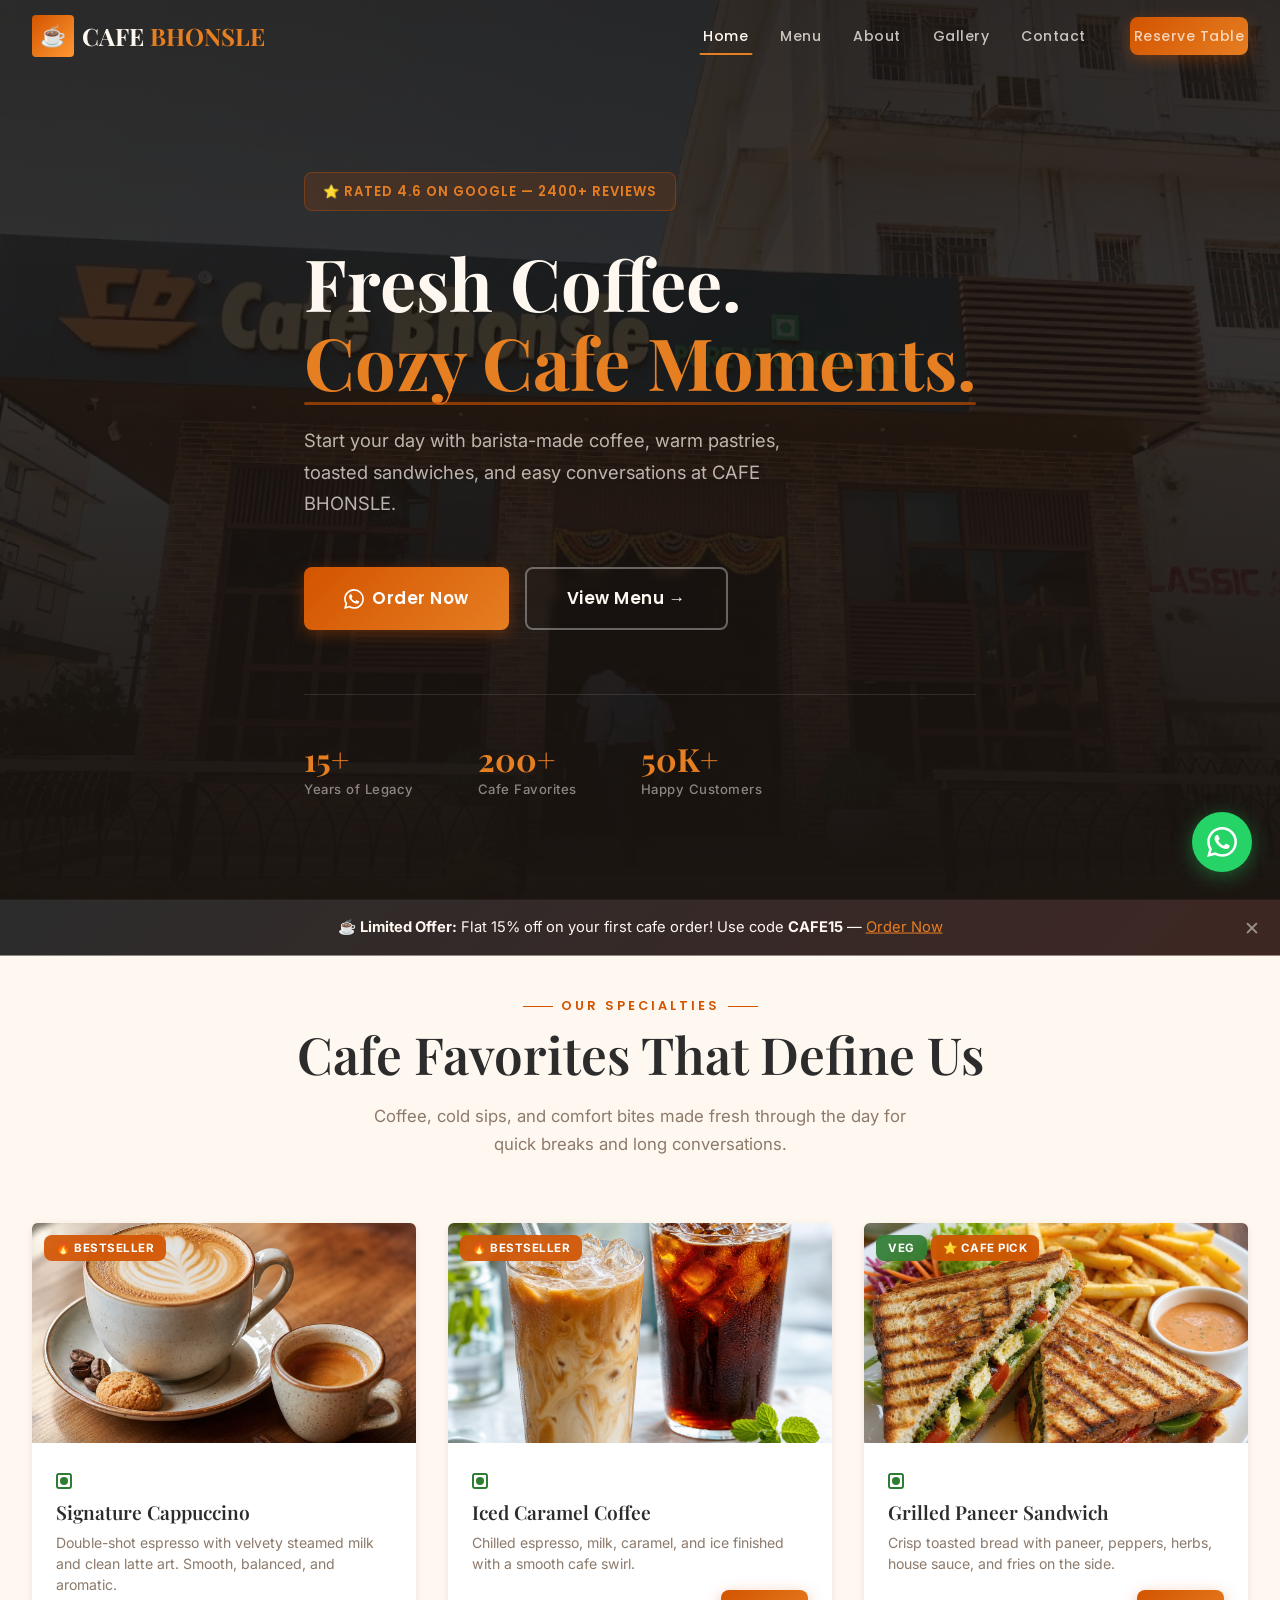
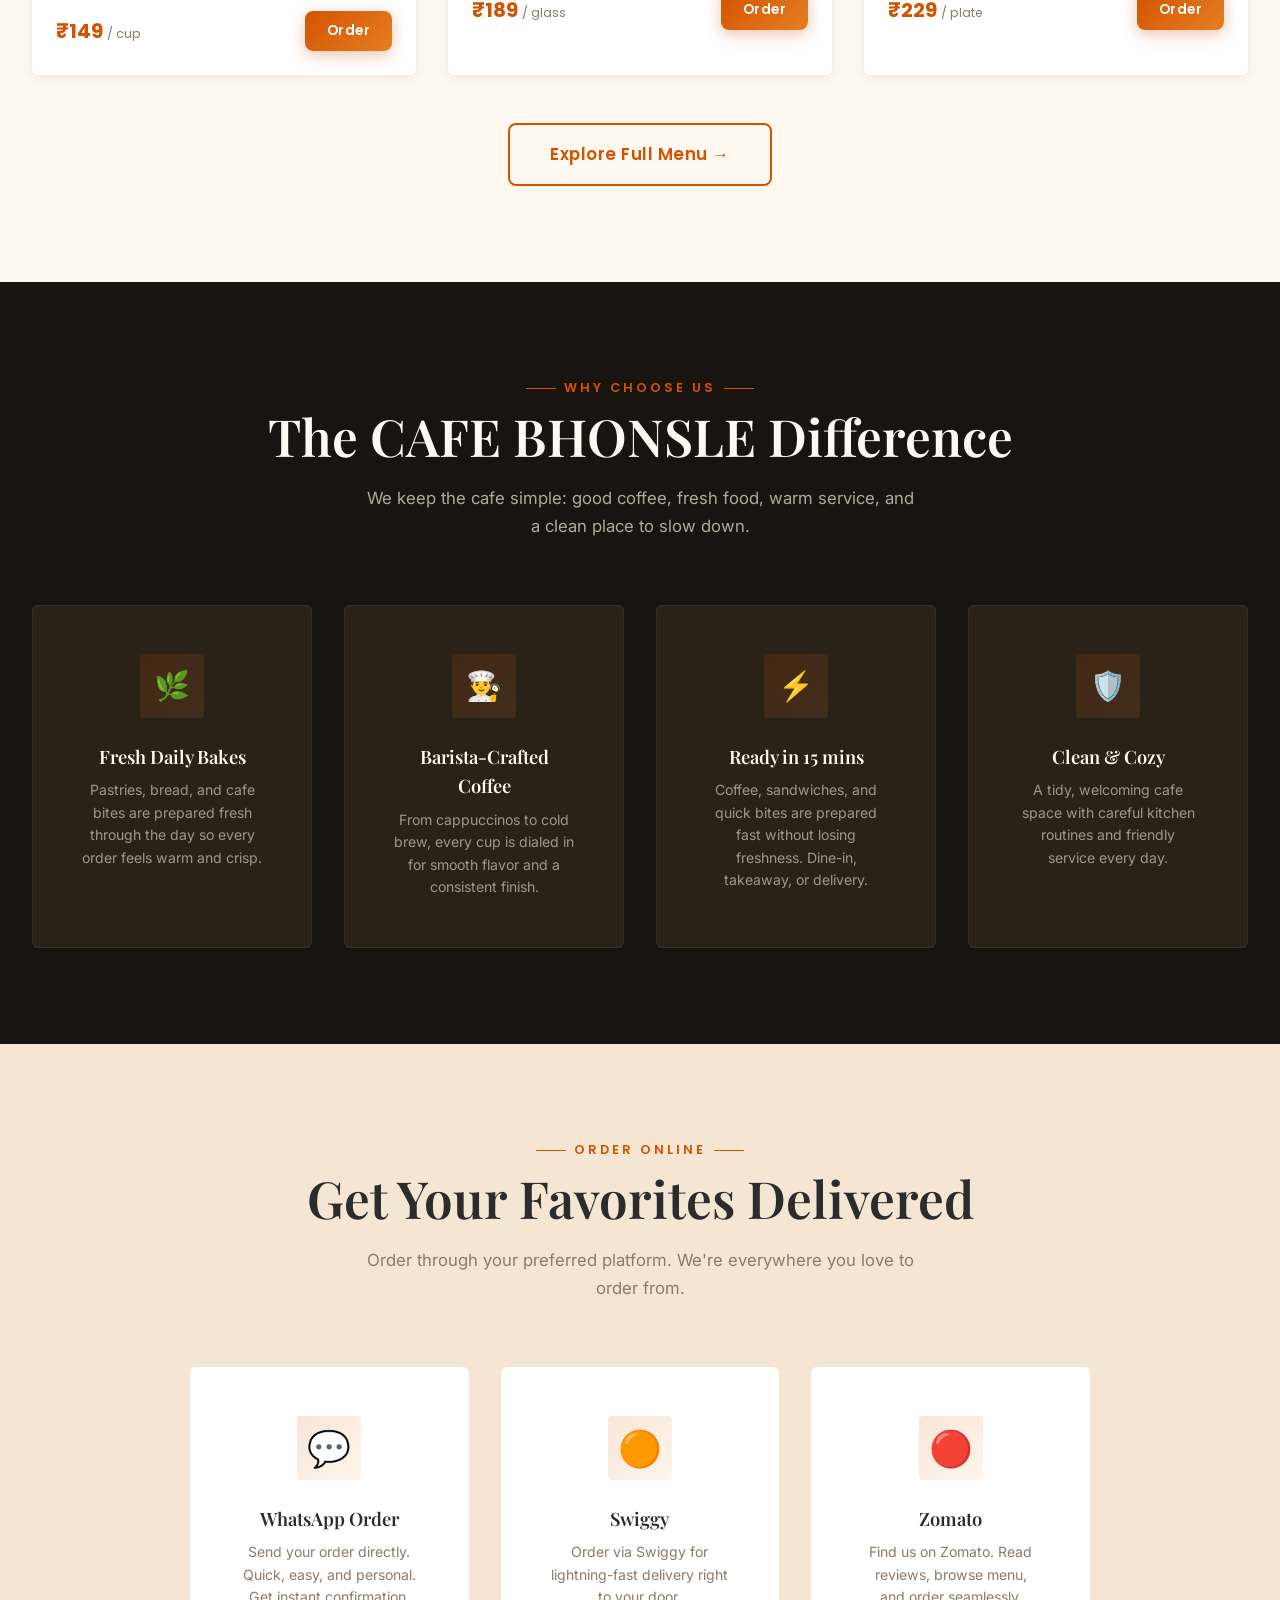
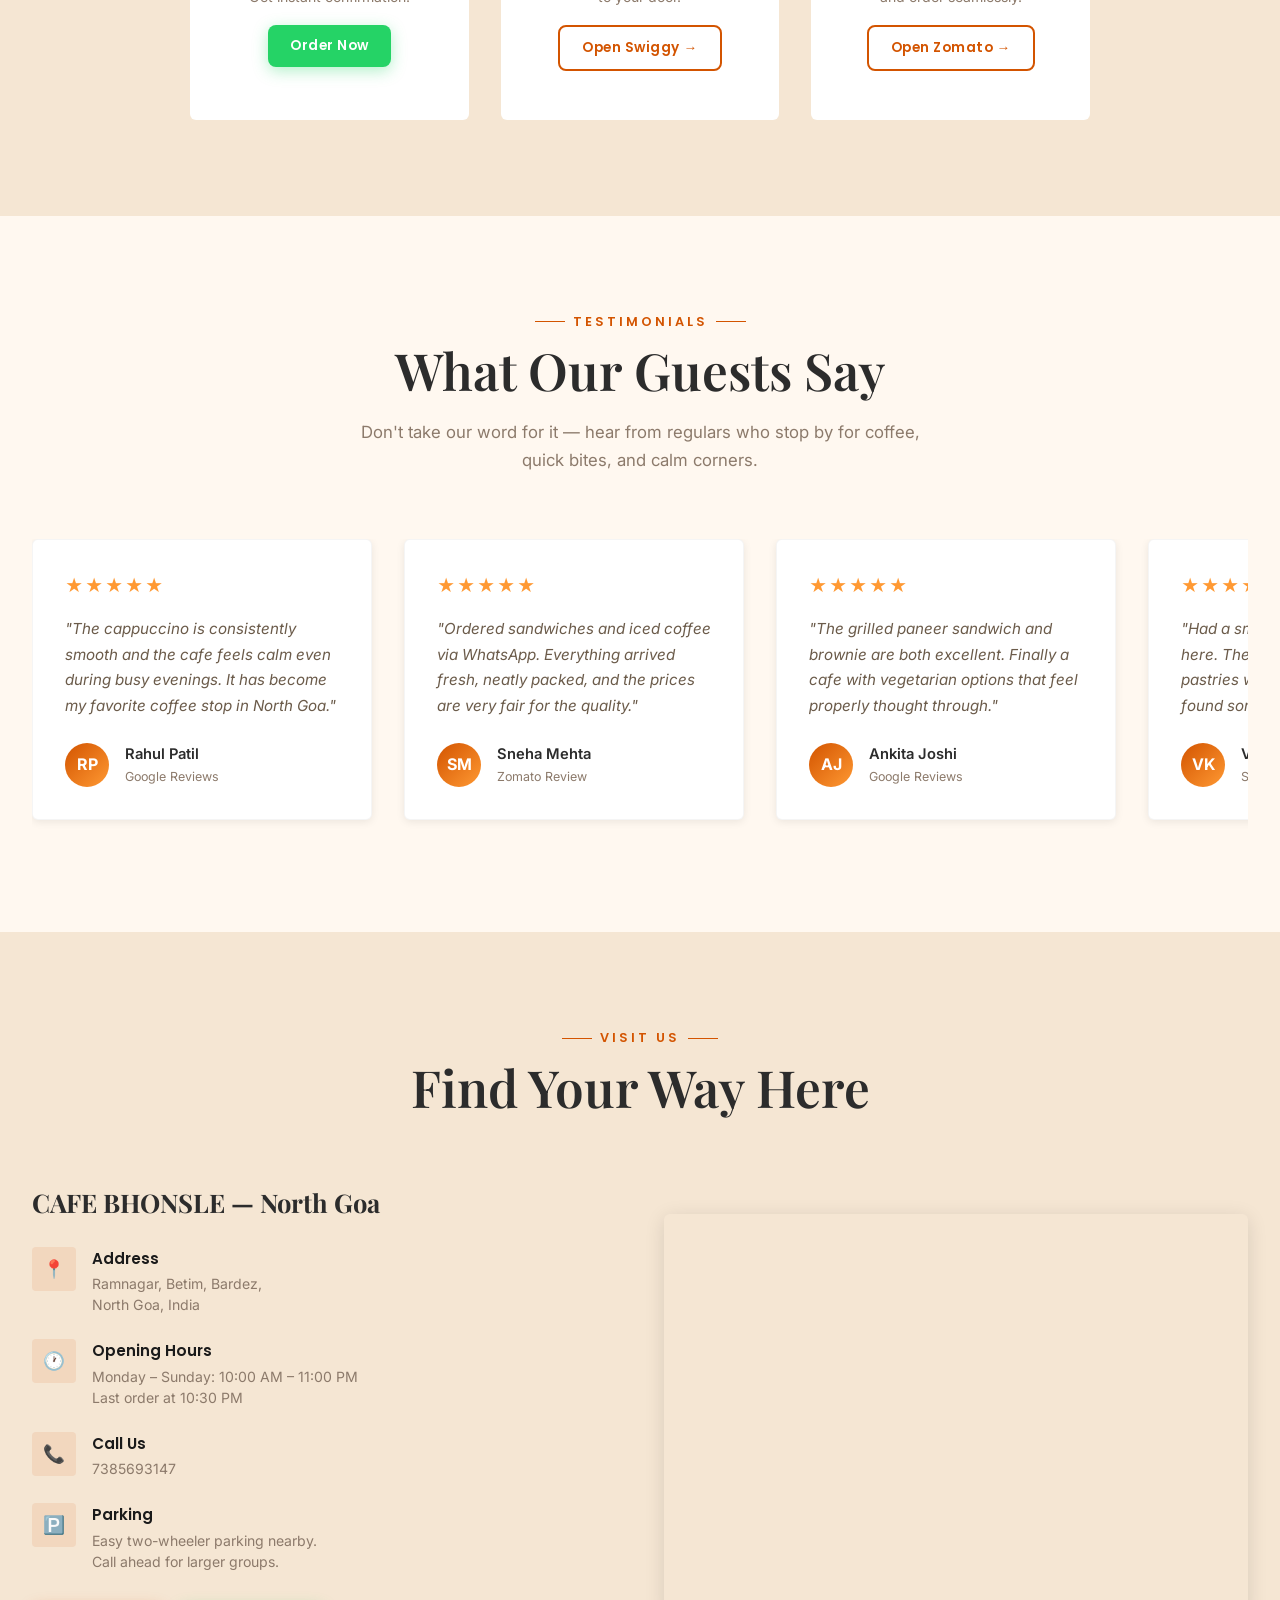
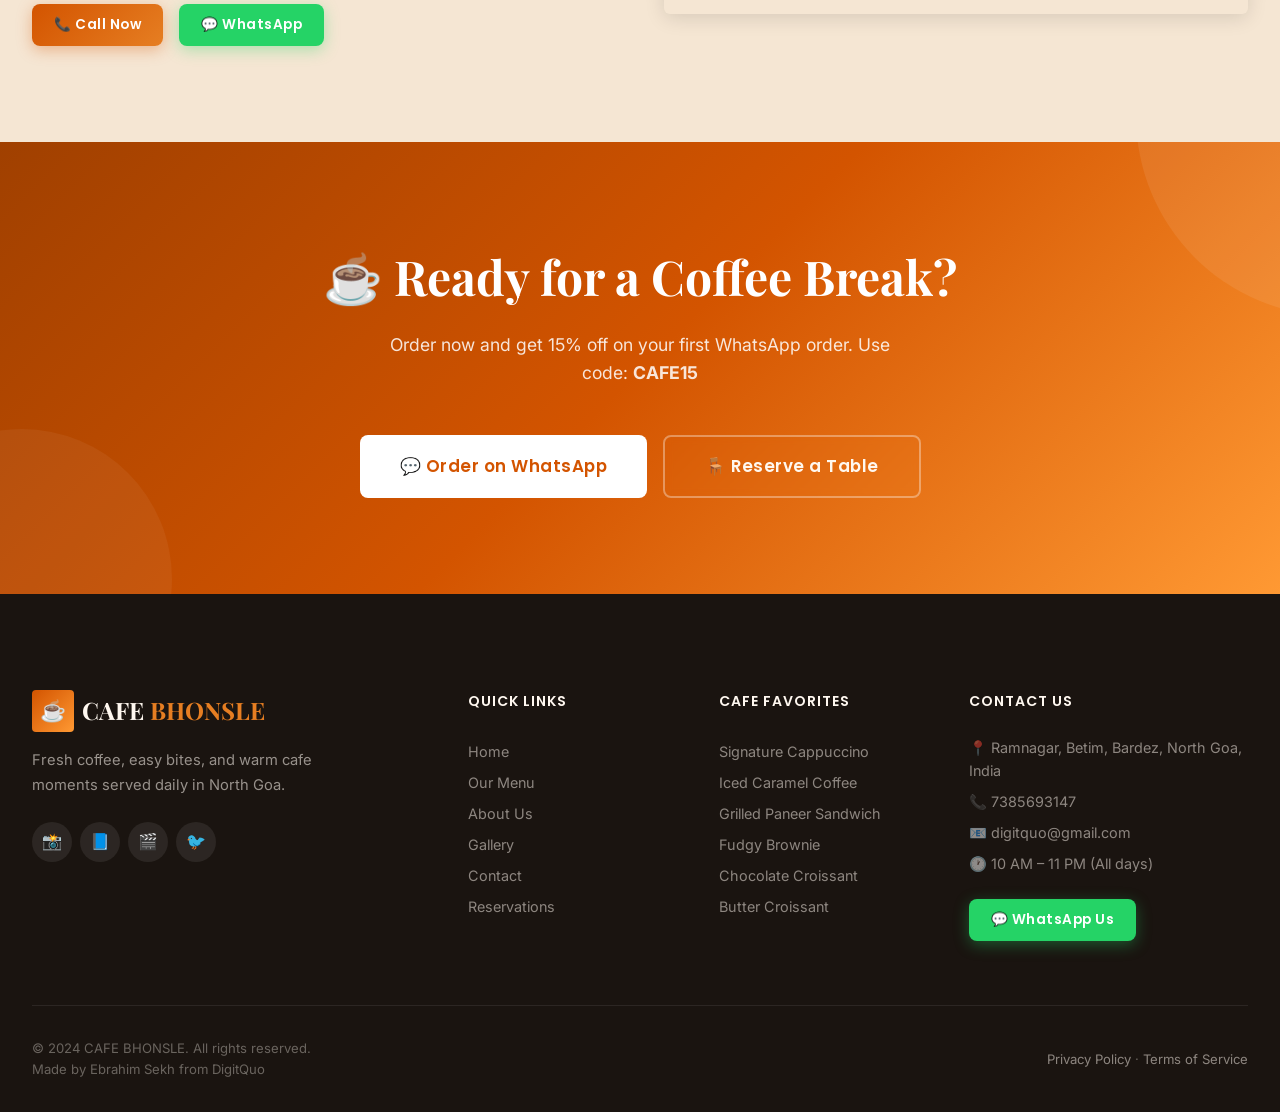
==== commit 485d5f6c: "admin panel added" ====
--- a/index.html
+++ b/index.html
@@ -13,7 +13,7 @@
     "@context": "https://schema.org",
     "@type": "CafeOrCoffeeShop",
     "name": "CAFE BHONSLE",
-    "image": "images/cafe-hero.png",
+    "image": "images/main-hero.webp",
     "servesCuisine": "Cafe, Coffee, Bakery",
     "priceRange": "₹₹",
     "address": {
@@ -76,7 +76,7 @@
   <!-- Hero Section -->
   <section class="hero" id="hero">
     <div class="hero-bg">
-      <img src="images/cafe-hero.png" alt="Cafe counter with coffee, pastries, sandwiches, and cozy seating" loading="eager">
+      <img src="images/main-hero.webp" alt="Cafe Bhonsle storefront and pure vegetarian cafe entrance" loading="eager">
     </div>
     <div class="container">
       <div class="hero-content">
--- a/styles.css
+++ b/styles.css
@@ -31,7 +31,7 @@
   --color-gold-light: #E8D48B;
   --color-saffron: #FF9933;
   --color-green-veg: #2E7D32;
-  --color-red-nonveg: #C62828;
+  --color-alert: #C62828;
   --color-success: #27AE60;
   --color-whatsapp: #25D366;
 
@@ -481,6 +481,7 @@
   position: absolute;
   inset: 0;
   z-index: 1;
+  opacity : 0.35;
 }
 
 .hero-bg img {
@@ -536,7 +537,6 @@
   color: var(--color-cream);
   line-height: 1.1;
   margin-bottom: var(--space-lg);
-  animation: fadeInUp 0.8s ease-out 0.2s both;
 }
 
 .hero-title .highlight {
@@ -562,14 +562,12 @@
   line-height: 1.7;
   margin-bottom: var(--space-2xl);
   max-width: 520px;
-  animation: fadeInUp 0.8s ease-out 0.4s both;
 }
 
 .hero-actions {
   display: flex;
   gap: var(--space-md);
   flex-wrap: wrap;
-  animation: fadeInUp 0.8s ease-out 0.6s both;
 }
 
 .hero-stats {
@@ -578,7 +576,6 @@
   margin-top: var(--space-3xl);
   padding-top: var(--space-2xl);
   border-top: 1px solid rgba(255,255,255,0.1);
-  animation: fadeInUp 0.8s ease-out 0.8s both;
 }
 
 .hero-stat-value {
@@ -682,11 +679,6 @@
   color: #fff;
 }
 
-.badge-nonveg {
-  background: rgba(198, 40, 40, 0.9);
-  color: #fff;
-}
-
 .badge-new {
   background: rgba(201, 168, 76, 0.9);
   color: #fff;
@@ -703,7 +695,7 @@
   margin-bottom: var(--space-sm);
 }
 
-.veg-icon, .nonveg-icon {
+.veg-icon {
   width: 16px;
   height: 16px;
   border: 2px solid;
@@ -724,19 +716,6 @@
   height: 8px;
   border-radius: var(--radius-full);
   background: var(--color-green-veg);
-}
-
-.nonveg-icon {
-  border-color: var(--color-red-nonveg);
-}
-
-.nonveg-icon::after {
-  content: '';
-  width: 0;
-  height: 0;
-  border-left: 5px solid transparent;
-  border-right: 5px solid transparent;
-  border-bottom: 8px solid var(--color-red-nonveg);
 }
 
 .menu-card-name {
@@ -1280,7 +1259,7 @@
 
 .tag-spicy {
   background: rgba(198, 40, 40, 0.1);
-  color: var(--color-red-nonveg);
+  color: var(--color-alert);
 }
 
 .tag-popular {
@@ -1919,6 +1898,18 @@
     padding: 8px 14px;
     font-size: 0.78rem;
   }
+
+  .whatsapp-float {
+    width: 52px;
+    height: 52px;
+    right: 14px;
+    bottom: 14px;
+  }
+
+  .whatsapp-float svg {
+    width: 26px;
+    height: 26px;
+  }
 }
 
 /* --- Loading Skeleton --- */
@@ -1928,3 +1919,1311 @@
   animation: shimmer 1.5s infinite;
   border-radius: var(--radius-md);
 }
+
+/* =====================================================
+   CART SYSTEM STYLES
+   ===================================================== */
+
+/* --- Order Button on Menu Items --- */
+.btn-order {
+  background: linear-gradient(135deg, var(--color-primary), var(--color-primary-light));
+  color: #fff;
+  width: 100%;
+  margin-top: var(--space-sm);
+  border-radius: var(--radius-lg);
+  box-shadow: 0 2px 8px rgba(211, 84, 0, 0.25);
+  font-weight: 600;
+  letter-spacing: 0.5px;
+}
+
+.btn-order:hover {
+  transform: translateY(-2px);
+  box-shadow: 0 4px 16px rgba(211, 84, 0, 0.4);
+}
+
+/* --- Cart Float Button --- */
+.cart-float {
+  position: fixed;
+  bottom: 100px;
+  right: 24px;
+  width: 56px;
+  height: 56px;
+  border-radius: var(--radius-full);
+  background: linear-gradient(135deg, var(--color-primary), var(--color-primary-dark));
+  color: #fff;
+  font-size: 1.5rem;
+  display: flex;
+  align-items: center;
+  justify-content: center;
+  box-shadow: 0 4px 20px rgba(211, 84, 0, 0.4);
+  z-index: 999;
+  border: none;
+  cursor: pointer;
+  transition: all var(--transition-base);
+}
+
+.cart-float:hover {
+  transform: translateY(-3px) scale(1.05);
+  box-shadow: 0 6px 30px rgba(211, 84, 0, 0.5);
+}
+
+.cart-float-badge {
+  position: absolute;
+  top: -4px;
+  right: -4px;
+  width: 22px;
+  height: 22px;
+  border-radius: var(--radius-full);
+  background: #E74C3C;
+  color: #fff;
+  font-size: 0.7rem;
+  font-weight: 700;
+  display: flex;
+  align-items: center;
+  justify-content: center;
+  font-family: var(--font-accent);
+  border: 2px solid #fff;
+  animation: pulse 2s infinite;
+}
+
+@keyframes pulse {
+  0%, 100% { transform: scale(1); }
+  50% { transform: scale(1.1); }
+}
+
+/* --- Cart Overlay --- */
+.cart-overlay {
+  position: fixed;
+  inset: 0;
+  background: rgba(0, 0, 0, 0.5);
+  backdrop-filter: blur(4px);
+  z-index: 1000;
+  opacity: 0;
+  visibility: hidden;
+  transition: all var(--transition-base);
+}
+
+.cart-overlay.visible {
+  opacity: 1;
+  visibility: visible;
+}
+
+/* --- Cart Drawer --- */
+.cart-drawer {
+  position: fixed;
+  top: 0;
+  right: -420px;
+  width: 400px;
+  max-width: 90vw;
+  height: 100vh;
+  background: var(--color-cream);
+  z-index: 1001;
+  box-shadow: -4px 0 30px rgba(0, 0, 0, 0.15);
+  transition: right var(--transition-base);
+  display: flex;
+  flex-direction: column;
+  overflow: hidden;
+}
+
+.cart-drawer.open {
+  right: 0;
+}
+
+.cart-drawer-header {
+  display: flex;
+  align-items: center;
+  justify-content: space-between;
+  padding: var(--space-lg) var(--space-xl);
+  background: var(--bg-dark);
+  color: var(--color-cream);
+}
+
+.cart-drawer-header h3 {
+  font-family: var(--font-heading);
+  font-size: 1.3rem;
+  margin: 0;
+}
+
+.cart-drawer-close {
+  background: rgba(255,255,255,0.1);
+  border: none;
+  color: var(--color-cream);
+  width: 36px;
+  height: 36px;
+  border-radius: var(--radius-full);
+  font-size: 1.1rem;
+  cursor: pointer;
+  transition: all var(--transition-fast);
+  display: flex;
+  align-items: center;
+  justify-content: center;
+}
+
+.cart-drawer-close:hover {
+  background: rgba(255,255,255,0.2);
+  transform: rotate(90deg);
+}
+
+/* --- Cart Empty State --- */
+.cart-empty {
+  flex: 1;
+  display: flex;
+  flex-direction: column;
+  align-items: center;
+  justify-content: center;
+  padding: var(--space-3xl);
+  text-align: center;
+}
+
+.cart-empty-icon {
+  font-size: 3.5rem;
+  margin-bottom: var(--space-md);
+  opacity: 0.3;
+}
+
+.cart-empty p {
+  font-family: var(--font-heading);
+  font-size: 1.2rem;
+  color: var(--color-charcoal);
+  margin-bottom: var(--space-xs);
+}
+
+.cart-empty span {
+  color: var(--color-text-muted);
+  font-size: 0.9rem;
+}
+
+/* --- Cart Content --- */
+.cart-content {
+  flex: 1;
+  display: flex;
+  flex-direction: column;
+  overflow: hidden;
+}
+
+.cart-items {
+  flex: 1;
+  overflow-y: auto;
+  padding: var(--space-md) var(--space-xl);
+}
+
+.cart-item {
+  display: flex;
+  align-items: center;
+  justify-content: space-between;
+  padding: var(--space-md) 0;
+  border-bottom: 1px solid rgba(0,0,0,0.06);
+  gap: var(--space-sm);
+}
+
+.cart-item-info {
+  flex: 1;
+  min-width: 0;
+}
+
+.cart-item-name {
+  display: block;
+  font-weight: 600;
+  color: var(--color-charcoal);
+  font-size: 0.95rem;
+  white-space: nowrap;
+  overflow: hidden;
+  text-overflow: ellipsis;
+}
+
+.cart-item-price {
+  color: var(--color-primary);
+  font-weight: 600;
+  font-size: 0.85rem;
+}
+
+.cart-item-controls {
+  display: flex;
+  align-items: center;
+  gap: 6px;
+}
+
+.cart-qty-btn {
+  width: 28px;
+  height: 28px;
+  border-radius: var(--radius-full);
+  background: var(--color-cream-dark);
+  border: 1px solid rgba(0,0,0,0.1);
+  color: var(--color-charcoal);
+  font-size: 1rem;
+  font-weight: 600;
+  cursor: pointer;
+  display: flex;
+  align-items: center;
+  justify-content: center;
+  transition: all var(--transition-fast);
+}
+
+.cart-qty-btn:hover {
+  background: var(--color-primary);
+  color: #fff;
+  border-color: var(--color-primary);
+}
+
+.cart-qty {
+  width: 24px;
+  text-align: center;
+  font-weight: 700;
+  font-size: 0.95rem;
+  color: var(--color-charcoal);
+}
+
+.cart-remove-btn {
+  width: 28px;
+  height: 28px;
+  border-radius: var(--radius-full);
+  background: transparent;
+  border: 1px solid rgba(220, 53, 69, 0.2);
+  color: #DC3545;
+  font-size: 0.75rem;
+  cursor: pointer;
+  display: flex;
+  align-items: center;
+  justify-content: center;
+  transition: all var(--transition-fast);
+  margin-left: 4px;
+}
+
+.cart-remove-btn:hover {
+  background: #DC3545;
+  color: #fff;
+}
+
+/* --- Cart Summary --- */
+.cart-summary {
+  padding: var(--space-md) var(--space-xl);
+  background: var(--color-cream-dark);
+  border-top: 1px solid rgba(0,0,0,0.08);
+}
+
+.cart-total-row {
+  display: flex;
+  justify-content: space-between;
+  align-items: center;
+  font-family: var(--font-heading);
+  font-size: 1.1rem;
+}
+
+.cart-total-amount {
+  font-size: 1.4rem;
+  font-weight: 700;
+  color: var(--color-primary);
+}
+
+/* --- Cart Customer Info --- */
+.cart-customer-info {
+  padding: var(--space-md) var(--space-xl);
+}
+
+.cart-customer-info h4 {
+  font-family: var(--font-accent);
+  font-size: 0.8rem;
+  text-transform: uppercase;
+  letter-spacing: 1.5px;
+  color: var(--color-text-muted);
+  margin-bottom: var(--space-sm);
+}
+
+.cart-customer-info input {
+  width: 100%;
+  padding: 10px 14px;
+  border: 1.5px solid rgba(0,0,0,0.12);
+  border-radius: var(--radius-lg);
+  font-size: 0.9rem;
+  margin-bottom: var(--space-sm);
+  background: #fff;
+  transition: border-color var(--transition-fast);
+}
+
+.cart-customer-info input:focus {
+  border-color: var(--color-primary);
+  box-shadow: 0 0 0 3px var(--color-primary-glow);
+}
+
+/* --- Cart Checkout Button --- */
+.cart-checkout-btn {
+  margin: var(--space-md) var(--space-xl) var(--space-xl);
+  width: calc(100% - var(--space-xl) * 2);
+}
+
+/* --- Cart Toast --- */
+.cart-toast {
+  position: fixed;
+  bottom: 170px;
+  right: 24px;
+  background: var(--bg-dark);
+  color: var(--color-cream);
+  padding: 12px 24px;
+  border-radius: var(--radius-xl);
+  font-size: 0.9rem;
+  font-weight: 500;
+  z-index: 9999;
+  transform: translateY(20px);
+  opacity: 0;
+  transition: all var(--transition-base);
+  pointer-events: none;
+  box-shadow: 0 4px 20px rgba(0,0,0,0.3);
+}
+
+.cart-toast.visible {
+  transform: translateY(0);
+  opacity: 1;
+}
+
+/* --- Order Success Modal --- */
+.order-success-modal {
+  position: fixed;
+  inset: 0;
+  background: rgba(0,0,0,0.6);
+  backdrop-filter: blur(6px);
+  z-index: 9999;
+  display: flex;
+  align-items: center;
+  justify-content: center;
+  opacity: 0;
+  visibility: hidden;
+  transition: all var(--transition-base);
+}
+
+.order-success-modal.visible {
+  opacity: 1;
+  visibility: visible;
+}
+
+.order-success-content {
+  background: var(--color-cream);
+  border-radius: 16px;
+  padding: var(--space-3xl);
+  text-align: center;
+  max-width: 400px;
+  width: 90%;
+  box-shadow: 0 20px 60px rgba(0,0,0,0.3);
+  transform: scale(0.9);
+  transition: transform var(--transition-spring);
+}
+
+.order-success-modal.visible .order-success-content {
+  transform: scale(1);
+}
+
+.order-success-icon {
+  font-size: 4rem;
+  margin-bottom: var(--space-md);
+}
+
+.order-success-content h3 {
+  font-family: var(--font-heading);
+  font-size: 1.8rem;
+  color: var(--color-charcoal);
+  margin-bottom: var(--space-sm);
+}
+
+.order-success-content p {
+  color: var(--color-text-muted);
+  line-height: 1.6;
+  margin-bottom: var(--space-xs);
+}
+
+.order-success-sub {
+  font-size: 0.85rem;
+  margin-bottom: var(--space-lg) !important;
+}
+
+
+/* =====================================================
+   ADMIN PANEL STYLES
+   ===================================================== */
+
+.admin-body {
+  background: #0F0D0B;
+  min-height: 100vh;
+  overflow-x: hidden;
+}
+
+/* --- Login Screen --- */
+.admin-login {
+  min-height: 100vh;
+  display: flex;
+  align-items: center;
+  justify-content: center;
+  background: linear-gradient(135deg, #0F0D0B 0%, #1A1410 50%, #2A2118 100%);
+  padding: var(--space-xl);
+}
+
+.admin-login-card {
+  background: rgba(255, 248, 240, 0.03);
+  border: 1px solid rgba(255, 248, 240, 0.08);
+  backdrop-filter: blur(20px);
+  border-radius: 20px;
+  padding: var(--space-3xl);
+  width: 100%;
+  max-width: 420px;
+  box-shadow: 0 20px 60px rgba(0,0,0,0.4);
+}
+
+.admin-login-logo {
+  text-align: center;
+  margin-bottom: var(--space-2xl);
+}
+
+.admin-login-icon {
+  font-size: 3rem;
+  display: block;
+  margin-bottom: var(--space-sm);
+}
+
+.admin-login-logo h1 {
+  font-family: var(--font-heading);
+  font-size: 1.8rem;
+  color: var(--color-cream);
+  letter-spacing: 2px;
+}
+
+.admin-login-logo h1 span {
+  color: var(--color-primary-light);
+}
+
+.admin-login-logo p {
+  color: var(--color-text-muted);
+  font-size: 0.9rem;
+  margin-top: 4px;
+  letter-spacing: 2px;
+  text-transform: uppercase;
+  font-family: var(--font-accent);
+}
+
+.admin-login-field {
+  margin-bottom: var(--space-lg);
+}
+
+.admin-login-field label {
+  display: block;
+  color: rgba(255,248,240,0.6);
+  font-size: 0.8rem;
+  font-weight: 600;
+  letter-spacing: 1px;
+  text-transform: uppercase;
+  margin-bottom: var(--space-sm);
+  font-family: var(--font-accent);
+}
+
+.admin-login-field input {
+  width: 100%;
+  padding: 14px 18px;
+  background: rgba(255,248,240,0.06);
+  border: 1.5px solid rgba(255,248,240,0.1);
+  border-radius: var(--radius-xl);
+  color: var(--color-cream);
+  font-size: 1rem;
+  transition: all var(--transition-fast);
+}
+
+.admin-login-field input:focus {
+  border-color: var(--color-primary);
+  box-shadow: 0 0 0 3px var(--color-primary-glow);
+  background: rgba(255,248,240,0.08);
+}
+
+.admin-login-field input::placeholder {
+  color: rgba(255,248,240,0.3);
+}
+
+.admin-login-error {
+  color: #E74C3C;
+  font-size: 0.85rem;
+  margin-bottom: var(--space-md);
+  padding: 8px 12px;
+  background: rgba(231, 76, 60, 0.1);
+  border-radius: var(--radius-lg);
+  border: 1px solid rgba(231, 76, 60, 0.2);
+}
+
+.admin-login-hint {
+  text-align: center;
+  margin-top: var(--space-lg);
+  color: rgba(255,248,240,0.3);
+  font-size: 0.8rem;
+}
+
+.admin-login-hint code {
+  background: rgba(255,248,240,0.08);
+  padding: 2px 8px;
+  border-radius: var(--radius-md);
+  color: var(--color-primary-light);
+  font-size: 0.85rem;
+}
+
+@keyframes shake {
+  0%, 100% { transform: translateX(0); }
+  20%, 60% { transform: translateX(-6px); }
+  40%, 80% { transform: translateX(6px); }
+}
+
+.shake {
+  animation: shake 0.4s ease;
+}
+
+/* --- Dashboard Layout --- */
+.admin-dashboard {
+  display: flex;
+  min-height: 100vh;
+}
+
+/* --- Sidebar --- */
+.admin-sidebar {
+  width: 260px;
+  background: linear-gradient(180deg, #1A1410, #0F0D0B);
+  border-right: 1px solid rgba(255,248,240,0.06);
+  display: flex;
+  flex-direction: column;
+  position: fixed;
+  top: 0;
+  left: 0;
+  bottom: 0;
+  z-index: 100;
+  transition: transform var(--transition-base);
+}
+
+.admin-sidebar-header {
+  padding: var(--space-xl);
+  border-bottom: 1px solid rgba(255,248,240,0.06);
+}
+
+.admin-logo {
+  display: flex;
+  align-items: center;
+  gap: var(--space-sm);
+  text-decoration: none;
+  color: var(--color-cream);
+  font-family: var(--font-heading);
+  font-size: 1.1rem;
+  letter-spacing: 1px;
+}
+
+.admin-logo span:first-child {
+  font-size: 1.6rem;
+}
+
+.admin-logo strong {
+  color: var(--color-primary-light);
+}
+
+.admin-nav {
+  flex: 1;
+  padding: var(--space-md) var(--space-md);
+  display: flex;
+  flex-direction: column;
+  gap: 4px;
+}
+
+.admin-nav-item {
+  display: flex;
+  align-items: center;
+  gap: var(--space-md);
+  padding: 12px 16px;
+  border-radius: var(--radius-xl);
+  color: rgba(255,248,240,0.5);
+  font-size: 0.9rem;
+  font-weight: 500;
+  font-family: var(--font-accent);
+  background: transparent;
+  border: none;
+  cursor: pointer;
+  transition: all var(--transition-fast);
+  width: 100%;
+  text-align: left;
+}
+
+.admin-nav-item:hover {
+  color: var(--color-cream);
+  background: rgba(255,248,240,0.05);
+}
+
+.admin-nav-item.active {
+  color: var(--color-cream);
+  background: linear-gradient(135deg, var(--color-primary), var(--color-primary-dark));
+  box-shadow: 0 4px 15px rgba(211, 84, 0, 0.3);
+}
+
+.admin-nav-icon {
+  font-size: 1.1rem;
+  width: 24px;
+  text-align: center;
+}
+
+.admin-sidebar-footer {
+  padding: var(--space-md);
+  border-top: 1px solid rgba(255,248,240,0.06);
+  display: flex;
+  flex-direction: column;
+  gap: 4px;
+}
+
+.admin-logout-btn:hover {
+  background: rgba(231, 76, 60, 0.15) !important;
+  color: #E74C3C !important;
+}
+
+/* --- Mobile Header --- */
+.admin-mobile-header {
+  display: none;
+  position: fixed;
+  top: 0;
+  left: 0;
+  right: 0;
+  height: 60px;
+  background: #1A1410;
+  border-bottom: 1px solid rgba(255,248,240,0.06);
+  z-index: 99;
+  align-items: center;
+  padding: 0 var(--space-md);
+  gap: var(--space-md);
+}
+
+.admin-hamburger {
+  background: none;
+  border: none;
+  cursor: pointer;
+  padding: 8px;
+  display: flex;
+  flex-direction: column;
+  gap: 5px;
+}
+
+.admin-hamburger span {
+  display: block;
+  width: 22px;
+  height: 2px;
+  background: var(--color-cream);
+  border-radius: 2px;
+  transition: all var(--transition-fast);
+}
+
+.admin-mobile-title {
+  font-family: var(--font-heading);
+  color: var(--color-cream);
+  font-size: 1rem;
+  letter-spacing: 1px;
+}
+
+/* --- Main Content --- */
+.admin-main {
+  flex: 1;
+  margin-left: 260px;
+  padding: var(--space-2xl);
+  min-height: 100vh;
+}
+
+/* --- Panels --- */
+.admin-panel {
+  display: none;
+}
+
+.admin-panel.active {
+  display: block;
+  animation: fadeIn 0.3s ease;
+}
+
+@keyframes fadeIn {
+  from { opacity: 0; transform: translateY(10px); }
+  to { opacity: 1; transform: translateY(0); }
+}
+
+.admin-panel-header {
+  display: flex;
+  align-items: center;
+  justify-content: space-between;
+  margin-bottom: var(--space-xl);
+  flex-wrap: wrap;
+  gap: var(--space-md);
+}
+
+.admin-panel-header h2 {
+  font-family: var(--font-heading);
+  font-size: 1.8rem;
+  color: var(--color-cream);
+}
+
+.admin-panel-date {
+  color: rgba(255,248,240,0.4);
+  font-size: 0.9rem;
+  font-family: var(--font-accent);
+}
+
+/* --- Stat Cards --- */
+.admin-stats-grid {
+  display: grid;
+  grid-template-columns: repeat(auto-fit, minmax(220px, 1fr));
+  gap: var(--space-lg);
+  margin-bottom: var(--space-2xl);
+}
+
+.admin-stat-card {
+  background: rgba(255,248,240,0.03);
+  border: 1px solid rgba(255,248,240,0.06);
+  border-radius: 16px;
+  padding: var(--space-xl);
+  display: flex;
+  align-items: center;
+  gap: var(--space-lg);
+  transition: all var(--transition-base);
+  position: relative;
+  overflow: hidden;
+}
+
+.admin-stat-card::before {
+  content: '';
+  position: absolute;
+  top: 0;
+  left: 0;
+  right: 0;
+  height: 3px;
+  border-radius: 16px 16px 0 0;
+}
+
+.stat-orders::before { background: linear-gradient(90deg, #3498DB, #2980B9); }
+.stat-pending::before { background: linear-gradient(90deg, #F39C12, #E67E22); }
+.stat-reservations::before { background: linear-gradient(90deg, #27AE60, #2ECC71); }
+.stat-revenue::before { background: linear-gradient(90deg, #9B59B6, #8E44AD); }
+
+.admin-stat-card:hover {
+  background: rgba(255,248,240,0.05);
+  transform: translateY(-2px);
+  box-shadow: 0 8px 25px rgba(0,0,0,0.2);
+}
+
+.admin-stat-icon {
+  font-size: 2.2rem;
+  width: 56px;
+  height: 56px;
+  border-radius: 14px;
+  display: flex;
+  align-items: center;
+  justify-content: center;
+  background: rgba(255,248,240,0.05);
+}
+
+.admin-stat-value {
+  font-family: var(--font-heading);
+  font-size: 1.8rem;
+  font-weight: 700;
+  color: var(--color-cream);
+  line-height: 1;
+}
+
+.admin-stat-label {
+  font-size: 0.8rem;
+  color: rgba(255,248,240,0.4);
+  font-family: var(--font-accent);
+  text-transform: uppercase;
+  letter-spacing: 1px;
+  margin-top: 4px;
+}
+
+/* --- Cards --- */
+.admin-card {
+  background: rgba(255,248,240,0.03);
+  border: 1px solid rgba(255,248,240,0.06);
+  border-radius: 16px;
+  overflow: hidden;
+  margin-bottom: var(--space-lg);
+}
+
+.admin-card-header {
+  padding: var(--space-lg) var(--space-xl);
+  border-bottom: 1px solid rgba(255,248,240,0.06);
+}
+
+.admin-card-header h3 {
+  font-family: var(--font-heading);
+  font-size: 1.2rem;
+  color: var(--color-cream);
+}
+
+.admin-card-body {
+  padding: var(--space-lg) var(--space-xl);
+}
+
+/* --- Activity Feed --- */
+.activity-item {
+  display: flex;
+  align-items: flex-start;
+  gap: var(--space-md);
+  padding: var(--space-md) 0;
+  border-bottom: 1px solid rgba(255,248,240,0.04);
+}
+
+.activity-item:last-child {
+  border-bottom: none;
+}
+
+.activity-icon {
+  width: 40px;
+  height: 40px;
+  border-radius: 12px;
+  display: flex;
+  align-items: center;
+  justify-content: center;
+  font-size: 1.1rem;
+  flex-shrink: 0;
+}
+
+.activity-icon-order {
+  background: rgba(52, 152, 219, 0.15);
+}
+
+.activity-icon-reservation {
+  background: rgba(39, 174, 96, 0.15);
+}
+
+.activity-details {
+  flex: 1;
+  min-width: 0;
+}
+
+.activity-title {
+  color: var(--color-cream);
+  font-weight: 600;
+  font-size: 0.9rem;
+  margin-bottom: 2px;
+}
+
+.activity-sub {
+  color: rgba(255,248,240,0.4);
+  font-size: 0.8rem;
+  white-space: nowrap;
+  overflow: hidden;
+  text-overflow: ellipsis;
+}
+
+.activity-time {
+  color: rgba(255,248,240,0.25);
+  font-size: 0.75rem;
+  margin-top: 2px;
+}
+
+/* --- Status Badges --- */
+.status-badge {
+  display: inline-flex;
+  align-items: center;
+  padding: 4px 12px;
+  border-radius: 20px;
+  font-size: 0.7rem;
+  font-weight: 600;
+  font-family: var(--font-accent);
+  text-transform: uppercase;
+  letter-spacing: 0.5px;
+  white-space: nowrap;
+}
+
+.status-pending {
+  background: rgba(243, 156, 18, 0.15);
+  color: #F39C12;
+}
+
+.status-confirmed {
+  background: rgba(52, 152, 219, 0.15);
+  color: #3498DB;
+}
+
+.status-preparing {
+  background: rgba(230, 126, 34, 0.15);
+  color: #E67E22;
+}
+
+.status-completed {
+  background: rgba(39, 174, 96, 0.15);
+  color: #27AE60;
+}
+
+.status-cancelled {
+  background: rgba(231, 76, 60, 0.15);
+  color: #E74C3C;
+}
+
+/* --- Tables --- */
+.admin-table-wrapper {
+  overflow-x: auto;
+}
+
+.admin-table {
+  width: 100%;
+  border-collapse: collapse;
+  font-size: 0.85rem;
+}
+
+.admin-table th {
+  text-align: left;
+  padding: 14px 16px;
+  background: rgba(255,248,240,0.04);
+  color: rgba(255,248,240,0.5);
+  font-family: var(--font-accent);
+  font-weight: 600;
+  font-size: 0.7rem;
+  text-transform: uppercase;
+  letter-spacing: 1.5px;
+  white-space: nowrap;
+  border-bottom: 1px solid rgba(255,248,240,0.06);
+}
+
+.admin-table td {
+  padding: 14px 16px;
+  color: rgba(255,248,240,0.7);
+  border-bottom: 1px solid rgba(255,248,240,0.04);
+  vertical-align: middle;
+}
+
+.admin-table tr:hover td {
+  background: rgba(255,248,240,0.02);
+}
+
+.order-id {
+  font-family: monospace;
+  font-size: 0.75rem;
+  color: var(--color-primary-light);
+  background: rgba(211, 84, 0, 0.1);
+  padding: 3px 8px;
+  border-radius: var(--radius-md);
+}
+
+.customer-cell {
+  display: flex;
+  flex-direction: column;
+  gap: 2px;
+}
+
+.customer-cell strong {
+  color: var(--color-cream);
+}
+
+.customer-cell span {
+  font-size: 0.75rem;
+  color: rgba(255,248,240,0.35);
+}
+
+.items-cell {
+  max-width: 200px;
+  white-space: nowrap;
+  overflow: hidden;
+  text-overflow: ellipsis;
+}
+
+.action-cell {
+  display: flex;
+  align-items: center;
+  gap: var(--space-sm);
+}
+
+.table-date {
+  font-size: 0.75rem;
+  color: rgba(255,248,240,0.35);
+  white-space: nowrap;
+}
+
+/* --- Status Select --- */
+.status-select {
+  padding: 6px 12px;
+  border-radius: 20px;
+  font-size: 0.75rem;
+  font-weight: 600;
+  font-family: var(--font-accent);
+  border: 1px solid transparent;
+  cursor: pointer;
+  appearance: auto;
+  outline: none;
+  transition: all var(--transition-fast);
+}
+
+.status-select.status-pending {
+  background: rgba(243, 156, 18, 0.15);
+  color: #F39C12;
+  border-color: rgba(243, 156, 18, 0.3);
+}
+
+.status-select.status-confirmed {
+  background: rgba(52, 152, 219, 0.15);
+  color: #3498DB;
+  border-color: rgba(52, 152, 219, 0.3);
+}
+
+.status-select.status-preparing {
+  background: rgba(230, 126, 34, 0.15);
+  color: #E67E22;
+  border-color: rgba(230, 126, 34, 0.3);
+}
+
+.status-select.status-completed {
+  background: rgba(39, 174, 96, 0.15);
+  color: #27AE60;
+  border-color: rgba(39, 174, 96, 0.3);
+}
+
+.status-select.status-cancelled {
+  background: rgba(231, 76, 60, 0.15);
+  color: #E74C3C;
+  border-color: rgba(231, 76, 60, 0.3);
+}
+
+/* --- Icon Buttons --- */
+.btn-icon {
+  width: 32px;
+  height: 32px;
+  border-radius: var(--radius-full);
+  border: none;
+  background: transparent;
+  cursor: pointer;
+  display: flex;
+  align-items: center;
+  justify-content: center;
+  font-size: 0.85rem;
+  transition: all var(--transition-fast);
+}
+
+.btn-delete:hover {
+  background: rgba(231, 76, 60, 0.15);
+}
+
+/* --- Danger Button --- */
+.btn-danger {
+  background: rgba(231, 76, 60, 0.1);
+  color: #E74C3C;
+  border: 1.5px solid rgba(231, 76, 60, 0.25);
+}
+
+.btn-danger:hover {
+  background: #E74C3C;
+  color: #fff;
+  transform: translateY(-1px);
+}
+
+/* --- Filter Bar --- */
+.admin-filter-bar {
+  display: flex;
+  gap: var(--space-sm);
+  align-items: center;
+}
+
+.admin-filter-bar select {
+  padding: 8px 16px;
+  border-radius: var(--radius-xl);
+  background: rgba(255,248,240,0.06);
+  border: 1px solid rgba(255,248,240,0.1);
+  color: var(--color-cream);
+  font-family: var(--font-accent);
+  font-size: 0.8rem;
+  cursor: pointer;
+  transition: all var(--transition-fast);
+}
+
+.admin-filter-bar select:focus {
+  border-color: var(--color-primary);
+  box-shadow: 0 0 0 3px var(--color-primary-glow);
+}
+
+.admin-filter-bar select option {
+  background: #1A1410;
+  color: var(--color-cream);
+}
+
+/* --- Empty State --- */
+.admin-empty {
+  text-align: center;
+  padding: var(--space-3xl) var(--space-xl);
+  color: rgba(255,248,240,0.25);
+  font-size: 0.9rem;
+}
+
+/* --- Settings --- */
+.admin-settings-grid {
+  display: grid;
+  grid-template-columns: repeat(auto-fit, minmax(380px, 1fr));
+  gap: var(--space-lg);
+}
+
+.admin-form-group {
+  margin-bottom: var(--space-md);
+}
+
+.admin-form-group label {
+  display: block;
+  color: rgba(255,248,240,0.5);
+  font-size: 0.8rem;
+  font-weight: 600;
+  letter-spacing: 1px;
+  text-transform: uppercase;
+  margin-bottom: 6px;
+  font-family: var(--font-accent);
+}
+
+.admin-form-group input {
+  width: 100%;
+  padding: 12px 16px;
+  background: rgba(255,248,240,0.06);
+  border: 1.5px solid rgba(255,248,240,0.1);
+  border-radius: var(--radius-xl);
+  color: var(--color-cream);
+  font-size: 0.9rem;
+  transition: all var(--transition-fast);
+}
+
+.admin-form-group input:focus {
+  border-color: var(--color-primary);
+  box-shadow: 0 0 0 3px var(--color-primary-glow);
+}
+
+.settings-msg {
+  padding: 10px 14px;
+  border-radius: var(--radius-lg);
+  font-size: 0.85rem;
+  margin-bottom: var(--space-md);
+}
+
+.settings-msg.success {
+  background: rgba(39, 174, 96, 0.1);
+  border: 1px solid rgba(39, 174, 96, 0.2);
+  color: #27AE60;
+}
+
+.settings-msg.error {
+  background: rgba(231, 76, 60, 0.1);
+  border: 1px solid rgba(231, 76, 60, 0.2);
+  color: #E74C3C;
+}
+
+.settings-action {
+  display: flex;
+  align-items: center;
+  justify-content: space-between;
+  padding: var(--space-md) 0;
+  border-bottom: 1px solid rgba(255,248,240,0.04);
+  gap: var(--space-lg);
+}
+
+.settings-action:last-child {
+  border-bottom: none;
+}
+
+.settings-action strong {
+  color: var(--color-cream);
+  font-size: 0.9rem;
+  display: block;
+  margin-bottom: 2px;
+}
+
+.settings-action p {
+  color: rgba(255,248,240,0.35);
+  font-size: 0.8rem;
+  margin: 0;
+}
+
+/* --- Admin Toast --- */
+.admin-toast {
+  position: fixed;
+  bottom: 24px;
+  right: 24px;
+  background: var(--color-success);
+  color: #fff;
+  padding: 14px 28px;
+  border-radius: var(--radius-xl);
+  font-size: 0.9rem;
+  font-weight: 600;
+  z-index: 9999;
+  transform: translateY(20px);
+  opacity: 0;
+  transition: all var(--transition-base);
+  pointer-events: none;
+  box-shadow: 0 4px 20px rgba(39, 174, 96, 0.4);
+}
+
+.admin-toast.visible {
+  transform: translateY(0);
+  opacity: 1;
+}
+
+/* --- Admin Responsive --- */
+@media (max-width: 768px) {
+  .admin-sidebar {
+    transform: translateX(-100%);
+    width: 280px;
+    z-index: 1001;
+  }
+
+  .admin-sidebar.open {
+    transform: translateX(0);
+    box-shadow: 10px 0 30px rgba(0,0,0,0.5);
+  }
+
+  .admin-mobile-header {
+    display: flex;
+  }
+
+  .admin-main {
+    margin-left: 0;
+    padding: var(--space-lg);
+    padding-top: calc(60px + var(--space-lg));
+  }
+
+  .admin-stats-grid {
+    grid-template-columns: repeat(2, 1fr);
+  }
+
+  .admin-stat-card {
+    padding: var(--space-md);
+    gap: var(--space-sm);
+  }
+
+  .admin-stat-icon {
+    width: 40px;
+    height: 40px;
+    font-size: 1.4rem;
+    border-radius: 10px;
+  }
+
+  .admin-stat-value {
+    font-size: 1.3rem;
+  }
+
+  .admin-panel-header h2 {
+    font-size: 1.3rem;
+  }
+
+  .admin-settings-grid {
+    grid-template-columns: 1fr;
+  }
+
+  .settings-action {
+    flex-direction: column;
+    align-items: flex-start;
+  }
+
+  .admin-table {
+    font-size: 0.8rem;
+  }
+
+  .admin-table th,
+  .admin-table td {
+    padding: 10px 8px;
+  }
+
+  .cart-drawer {
+    width: 100vw;
+    max-width: 100vw;
+    right: -100vw;
+  }
+}
+
+@media (max-width: 480px) {
+  .admin-stats-grid {
+    grid-template-columns: 1fr;
+  }
+
+  .admin-panel-header {
+    flex-direction: column;
+    align-items: flex-start;
+  }
+}
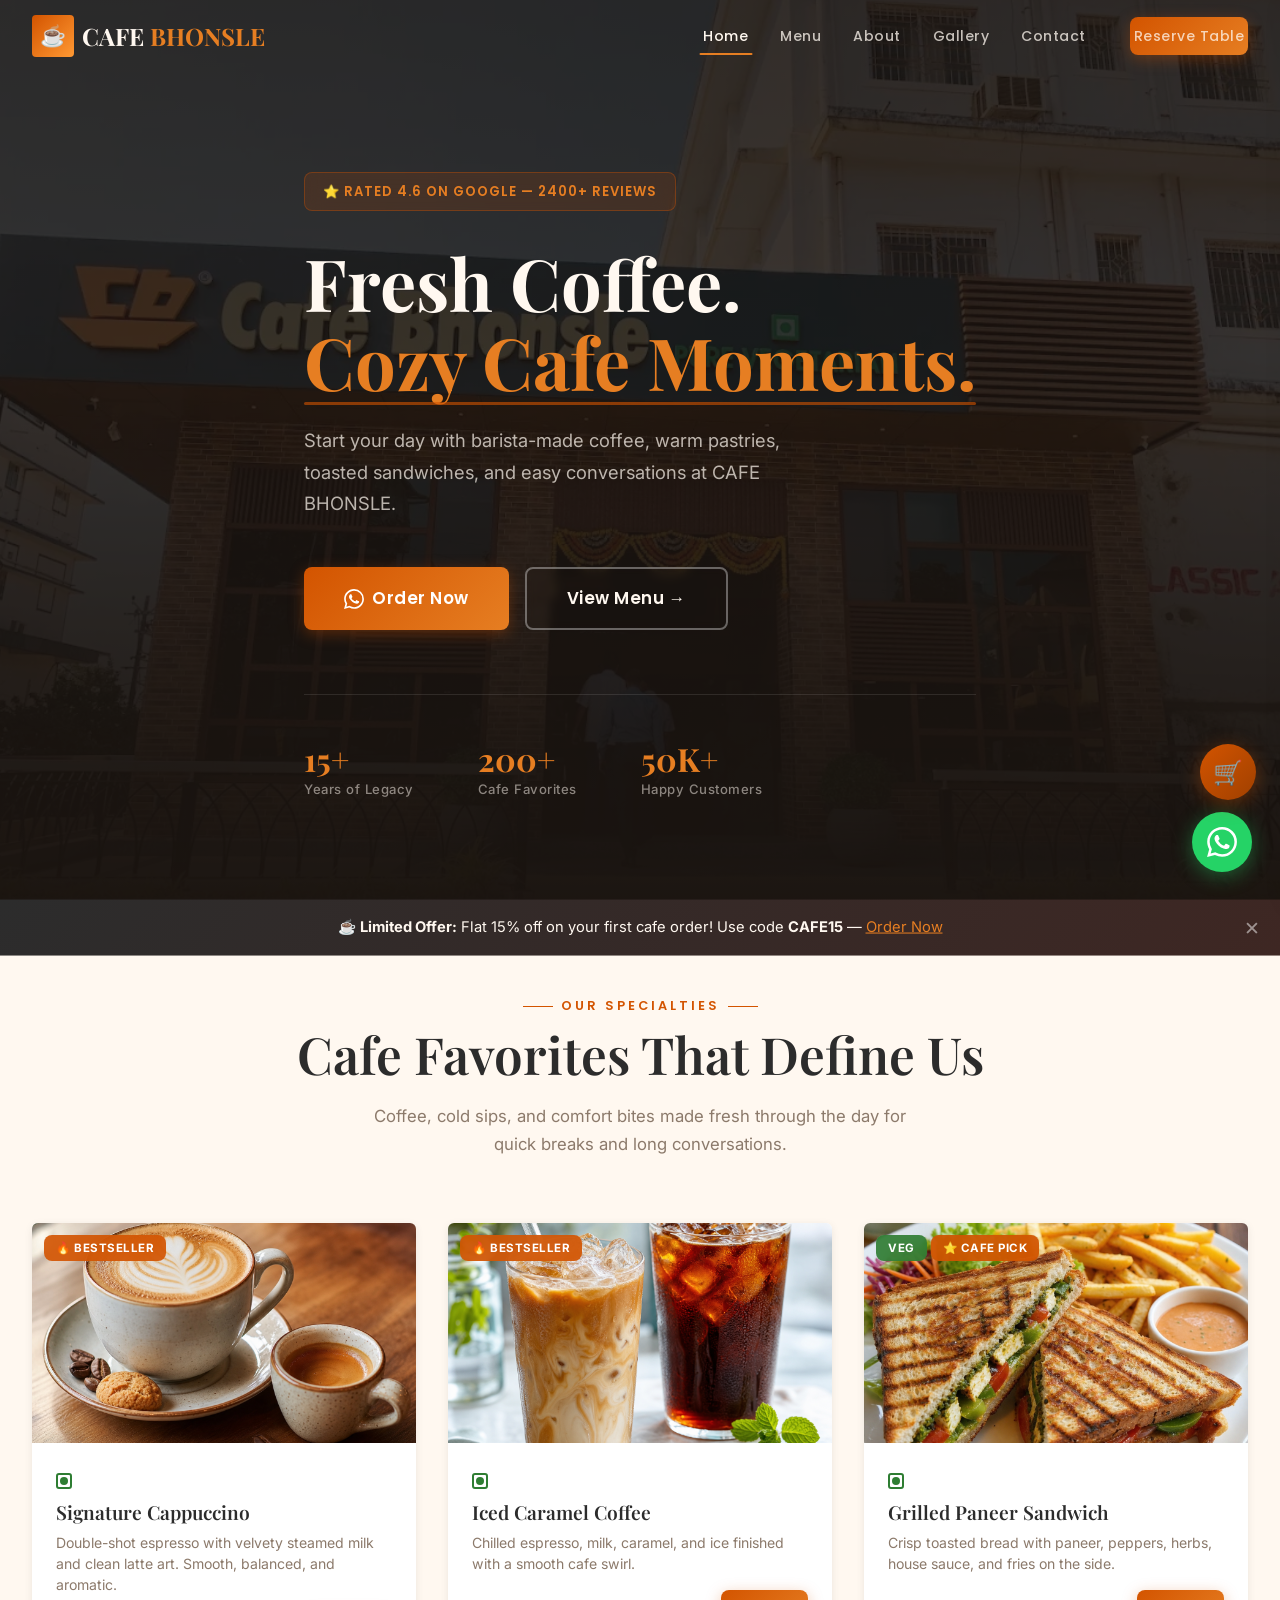
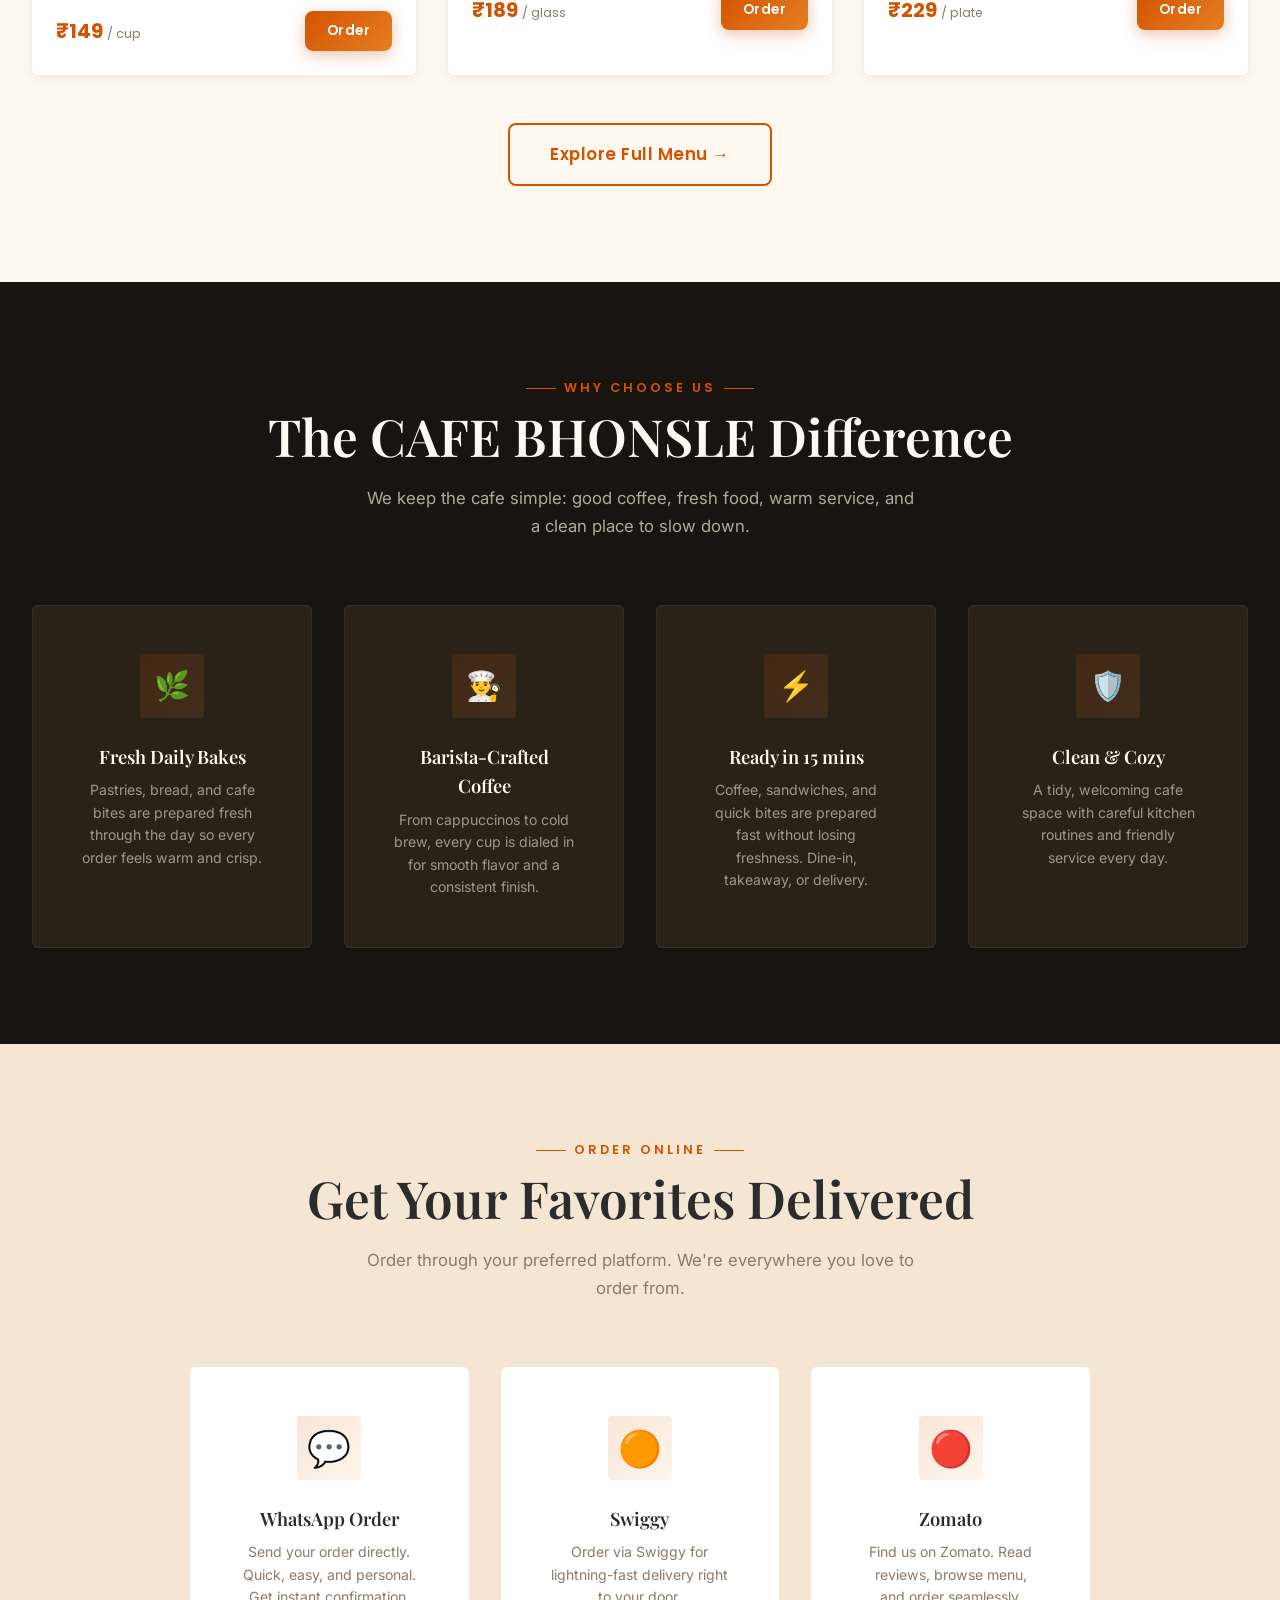
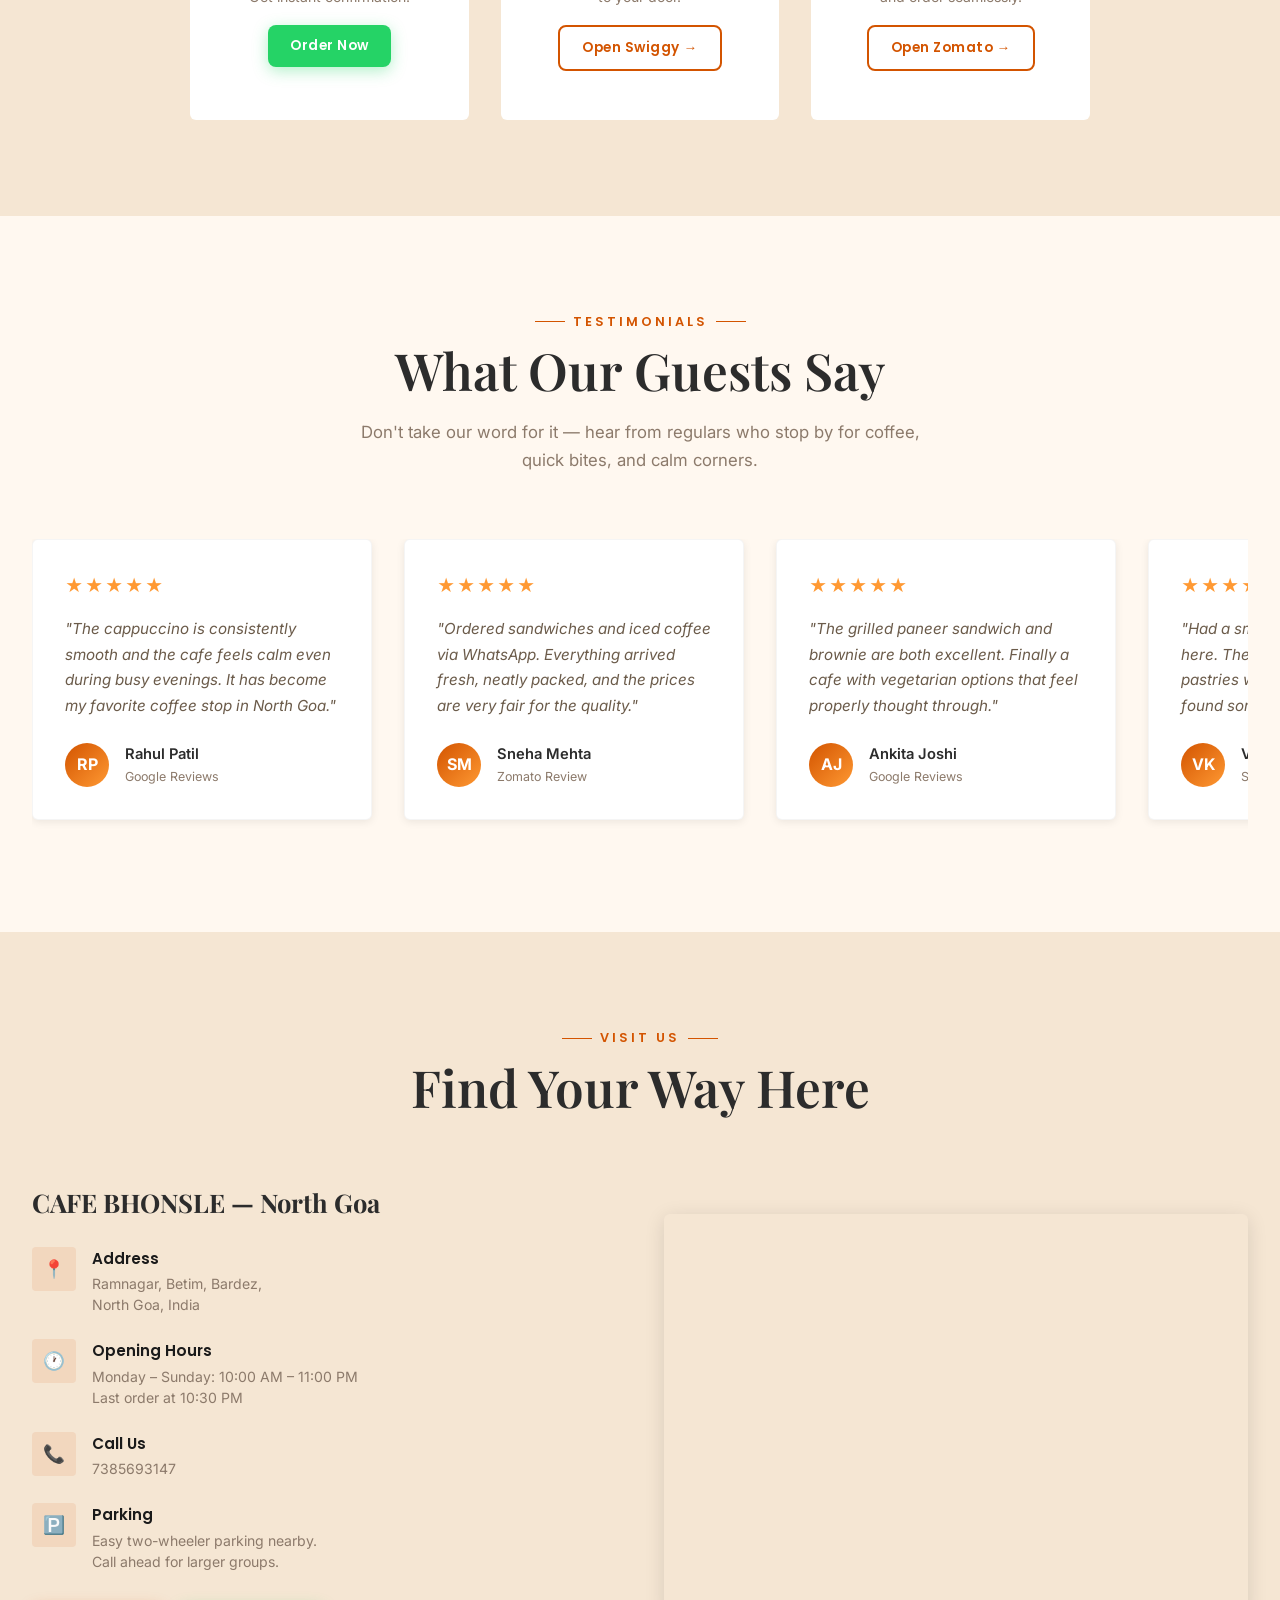
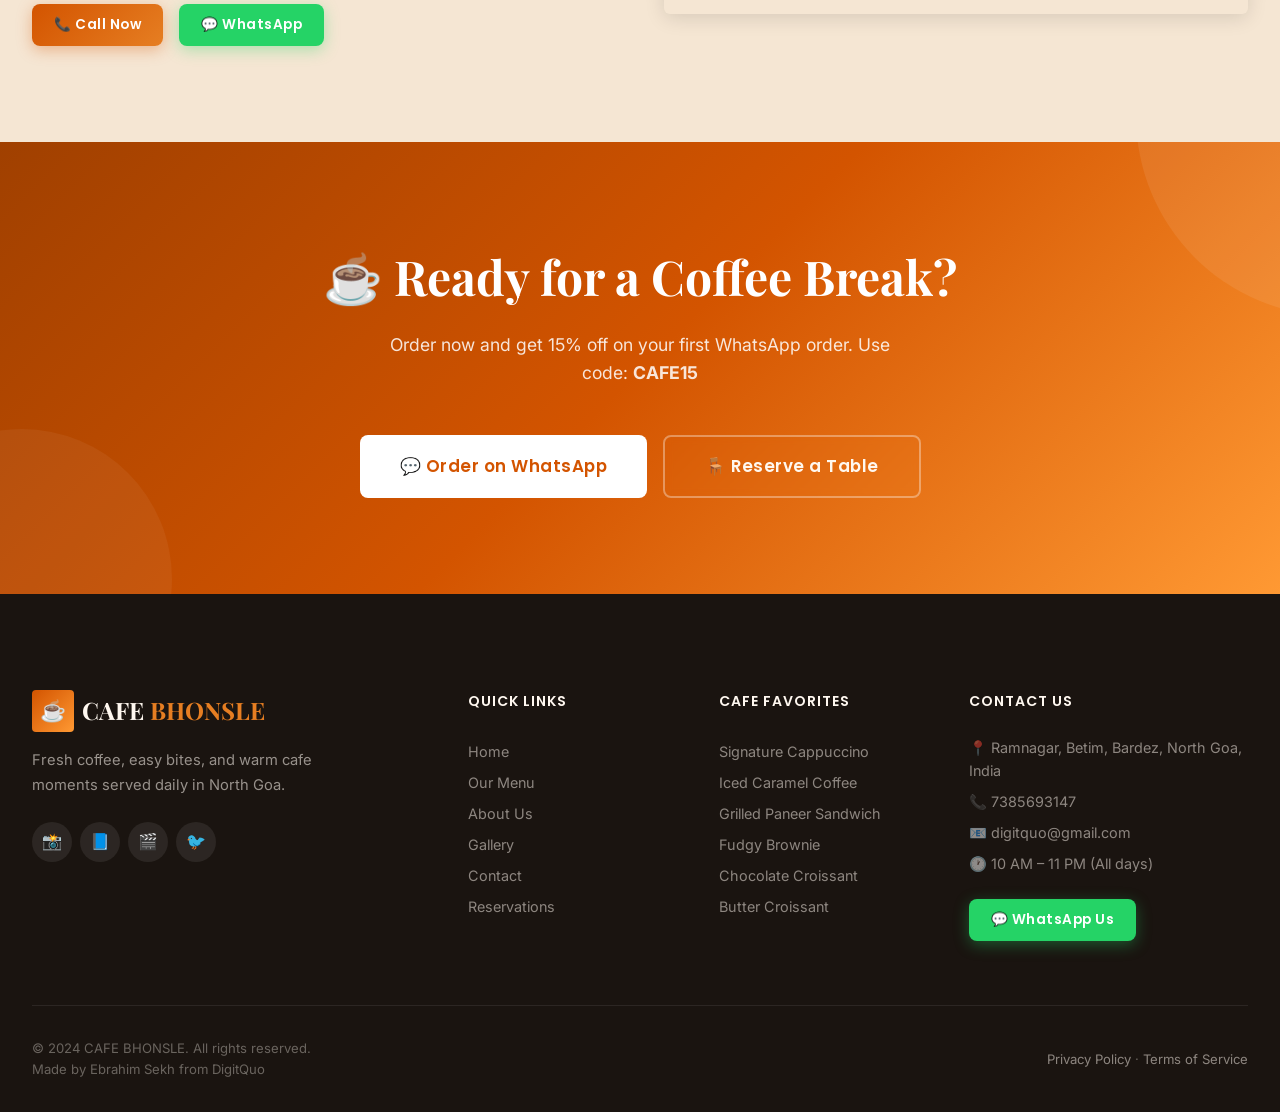
==== commit 592df2df: "small cart fix" ====
--- a/index.html
+++ b/index.html
@@ -139,7 +139,7 @@
             <p class="menu-card-desc">Double-shot espresso with velvety steamed milk and clean latte art. Smooth, balanced, and aromatic.</p>
             <div class="menu-card-footer">
               <span class="menu-card-price">₹149 <small>/ cup</small></span>
-              <button class="btn btn-primary btn-sm" onclick="orderWhatsApp('Signature Cappuccino')">Order</button>
+              <button class="btn btn-primary btn-sm" onclick="addToCart('Signature Cappuccino', 149)">Order</button>
             </div>
           </div>
         </div>
@@ -158,7 +158,7 @@
             <p class="menu-card-desc">Chilled espresso, milk, caramel, and ice finished with a smooth cafe swirl.</p>
             <div class="menu-card-footer">
               <span class="menu-card-price">₹189 <small>/ glass</small></span>
-              <button class="btn btn-primary btn-sm" onclick="orderWhatsApp('Iced Caramel Coffee')">Order</button>
+              <button class="btn btn-primary btn-sm" onclick="addToCart('Iced Caramel Coffee', 189)">Order</button>
             </div>
           </div>
         </div>
@@ -178,7 +178,7 @@
             <p class="menu-card-desc">Crisp toasted bread with paneer, peppers, herbs, house sauce, and fries on the side.</p>
             <div class="menu-card-footer">
               <span class="menu-card-price">₹229 <small>/ plate</small></span>
-              <button class="btn btn-primary btn-sm" onclick="orderWhatsApp('Grilled Paneer Sandwich')">Order</button>
+              <button class="btn btn-primary btn-sm" onclick="addToCart('Grilled Paneer Sandwich', 229)">Order</button>
             </div>
           </div>
         </div>
@@ -460,6 +460,43 @@
     </div>
   </footer>
 
+  <!-- Cart Overlay -->
+  <div class="cart-overlay" id="cartOverlay" onclick="Cart.toggleDrawer()"></div>
+
+  <!-- Cart Drawer -->
+  <div class="cart-drawer" id="cartDrawer">
+    <div class="cart-drawer-header">
+      <h3>🛒 Your Cart</h3>
+      <button class="cart-drawer-close" onclick="Cart.toggleDrawer()">✕</button>
+    </div>
+    <div id="cartEmpty" class="cart-empty">
+      <div class="cart-empty-icon">🛒</div>
+      <p>Your cart is empty</p>
+      <span>Add items from the menu to get started!</span>
+    </div>
+    <div id="cartContent" class="cart-content" style="display:none;">
+      <div class="cart-items" id="cartItemsList"></div>
+      <div class="cart-summary">
+        <div class="cart-total-row">
+          <span>Total</span>
+          <span class="cart-total-amount" id="cartTotal">₹0</span>
+        </div>
+      </div>
+      <div class="cart-customer-info">
+        <h4>Your Details</h4>
+        <input type="text" id="orderName" placeholder="Your Name *" required>
+        <input type="tel" id="orderPhone" placeholder="Phone Number *" required>
+      </div>
+      <button class="btn btn-primary btn-lg cart-checkout-btn" onclick="Cart.submitOrder()">Place Order ✓</button>
+    </div>
+  </div>
+
+  <!-- Cart Float Button -->
+  <button class="cart-float" onclick="Cart.toggleDrawer()" aria-label="Open Cart">
+    🛒
+    <span class="cart-float-badge" id="cartBadge" style="display:none;">0</span>
+  </button>
+
   <!-- WhatsApp Floating Button -->
   <a href="#" class="whatsapp-float" id="whatsappFloat" onclick="orderWhatsApp()" aria-label="Order on WhatsApp">
     <svg viewBox="0 0 24 24"><path d="M17.472 14.382c-.297-.149-1.758-.867-2.03-.967-.273-.099-.471-.148-.67.15-.197.297-.767.966-.94 1.164-.173.199-.347.223-.644.075-.297-.15-1.255-.463-2.39-1.475-.883-.788-1.48-1.761-1.653-2.059-.173-.297-.018-.458.13-.606.134-.133.298-.347.446-.52.149-.174.198-.298.298-.497.099-.198.05-.371-.025-.52-.075-.149-.669-1.612-.916-2.207-.242-.579-.487-.5-.669-.51-.173-.008-.371-.01-.57-.01-.198 0-.52.074-.792.372-.272.297-1.04 1.016-1.04 2.479 0 1.462 1.065 2.875 1.213 3.074.149.198 2.096 3.2 5.077 4.487.709.306 1.262.489 1.694.625.712.227 1.36.195 1.871.118.571-.085 1.758-.719 2.006-1.413.248-.694.248-1.289.173-1.413-.074-.124-.272-.198-.57-.347m-5.421 7.403h-.004a9.87 9.87 0 01-5.031-1.378l-.361-.214-3.741.982.998-3.648-.235-.374a9.86 9.86 0 01-1.51-5.26c.001-5.45 4.436-9.884 9.888-9.884 2.64 0 5.122 1.03 6.988 2.898a9.825 9.825 0 012.893 6.994c-.003 5.45-4.437 9.884-9.885 9.884m8.413-18.297A11.815 11.815 0 0012.05 0C5.495 0 .16 5.335.157 11.892c0 2.096.547 4.142 1.588 5.945L.057 24l6.305-1.654a11.882 11.882 0 005.683 1.448h.005c6.554 0 11.89-5.335 11.893-11.893a11.821 11.821 0 00-3.48-8.413z"/></svg>
